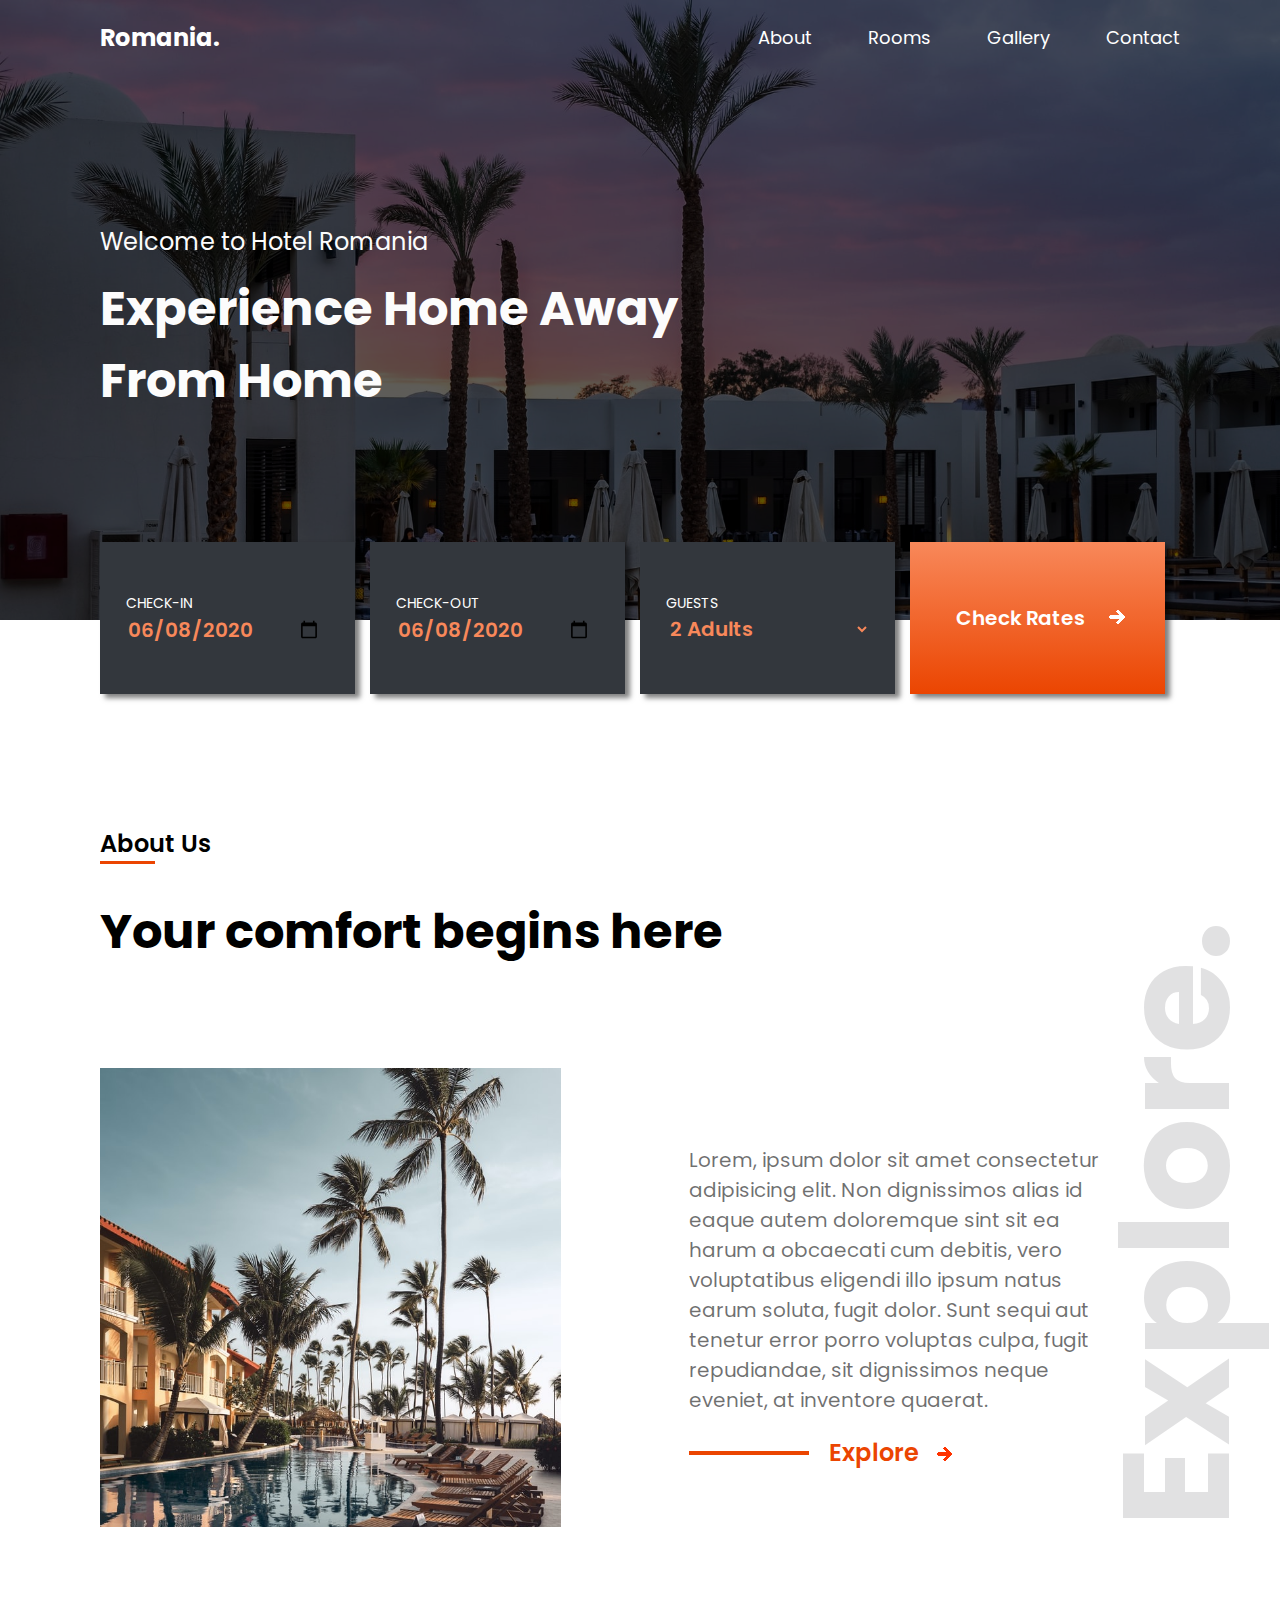
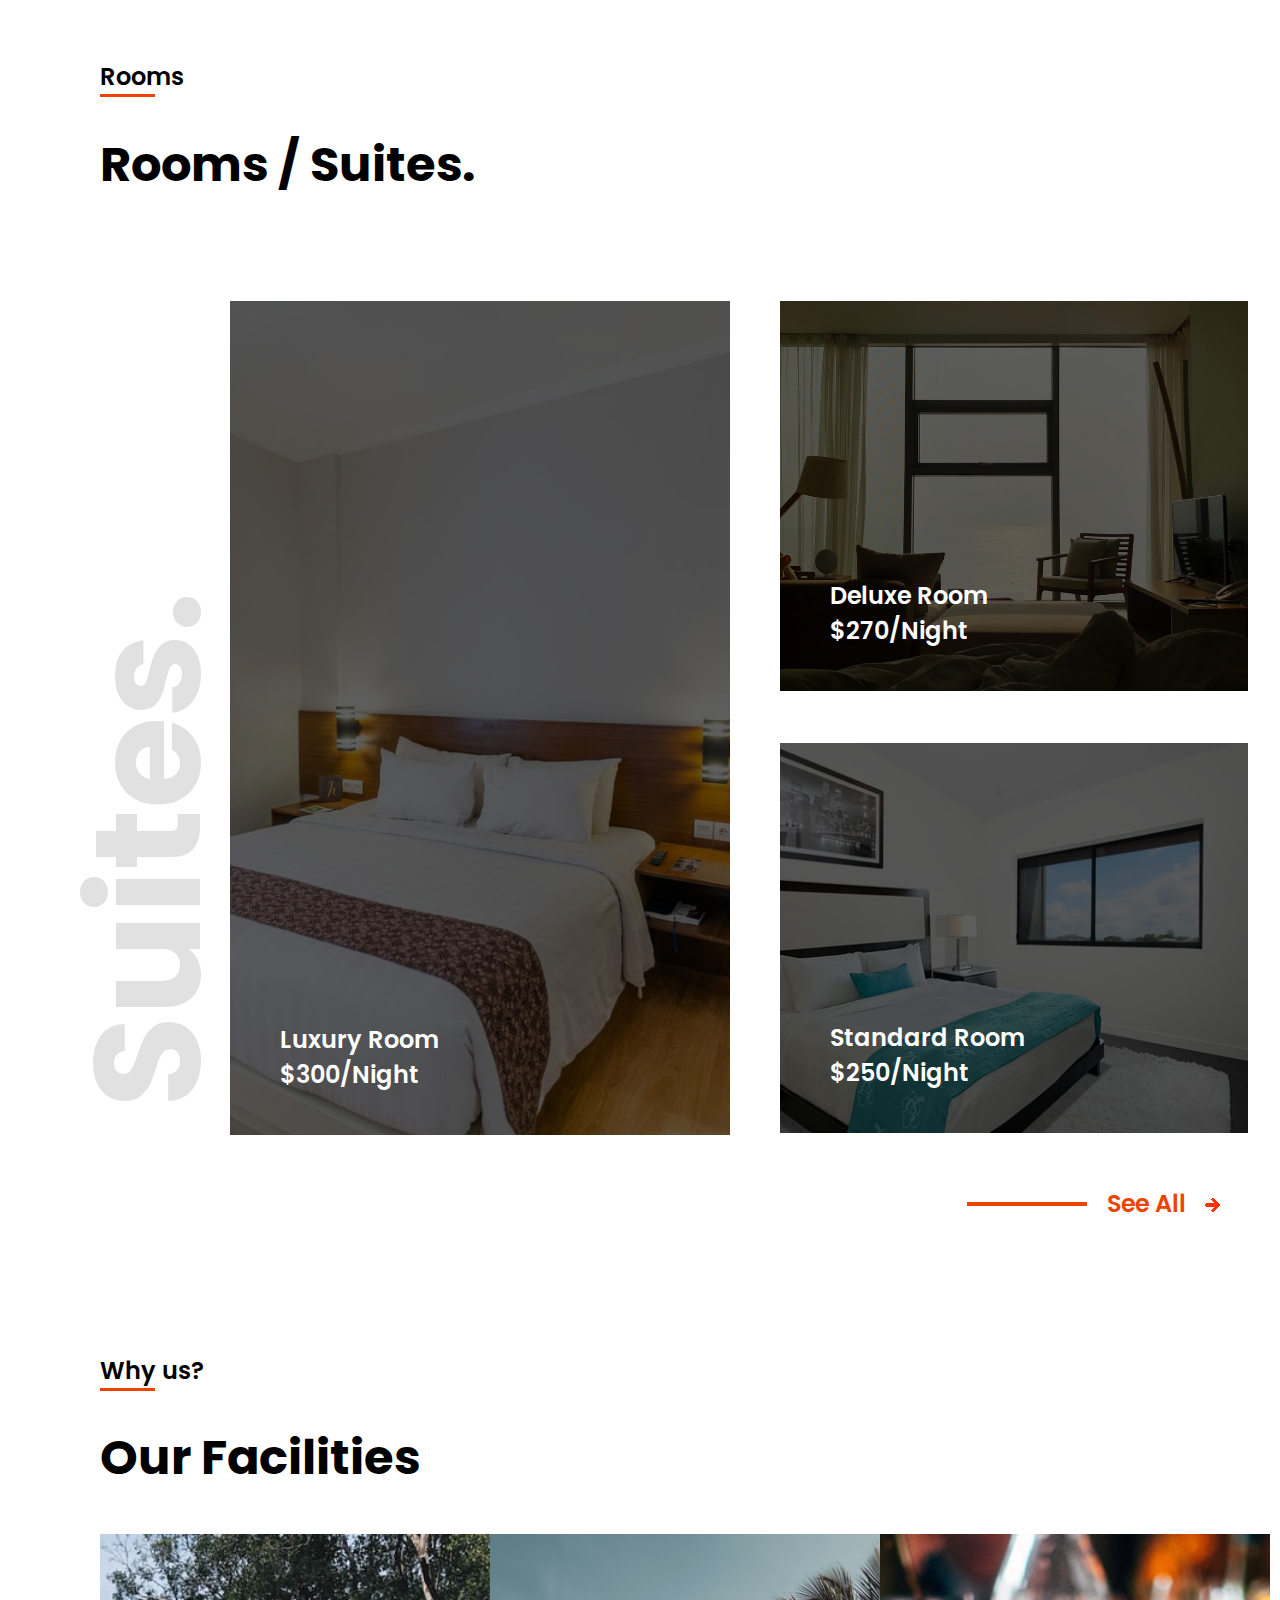
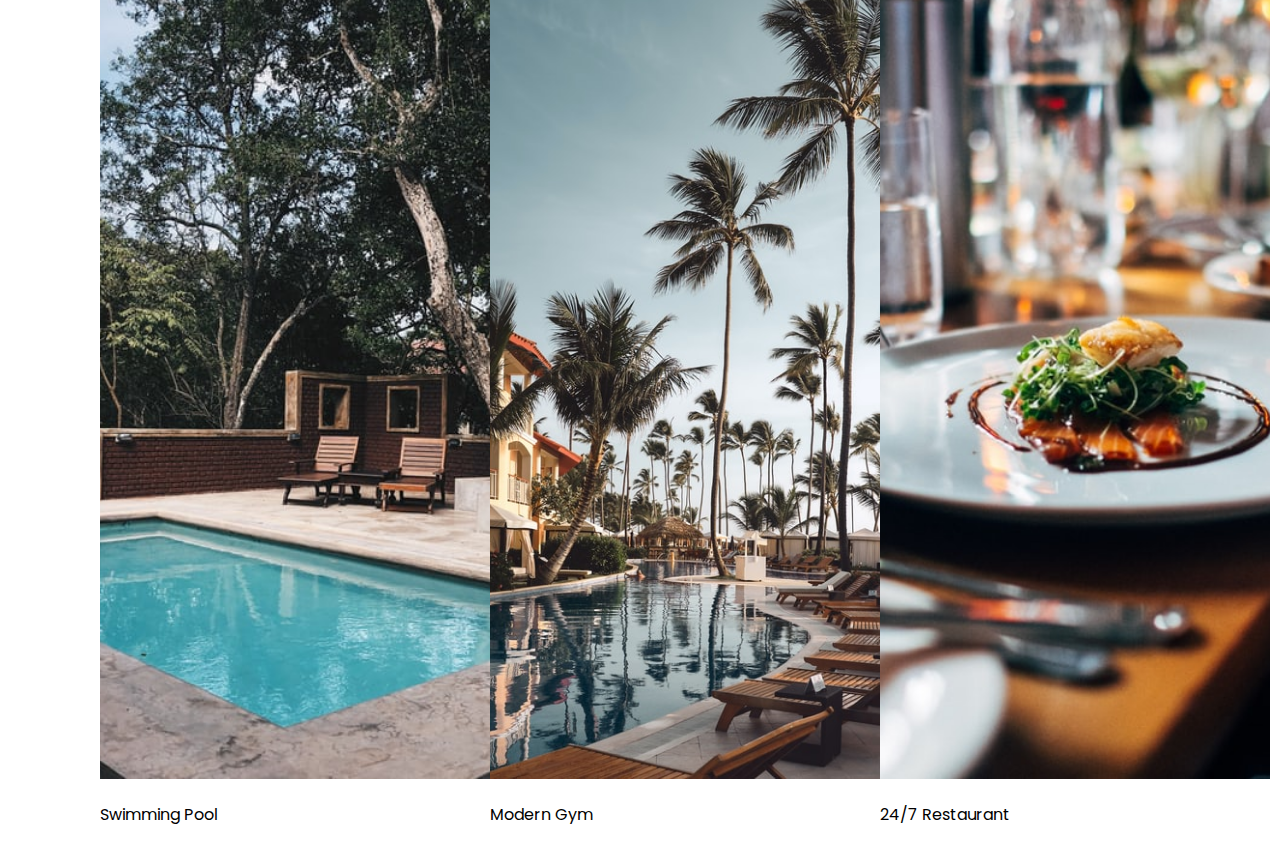
==== index.html @ 0a10d7f1 "homepage setup" ====
<!DOCTYPE html>
<html lang="en">
<head>
  <meta charset="UTF-8">
  <meta name="viewport" content="width=device-width, initial-scale=1.0">
  <link rel="stylesheet" href="./assets/css/index.css">
  <link href="https://fonts.googleapis.com/css2?family=Poppins:wght@400;600;700&display=swap" rel="stylesheet">
  <title>Romania</title>
</head>
<body>
  <header>
    <nav>
      <div class="logo"><a href="#">Romania.</a></div>
      <ul class="main-nav">
        <li><a href="#">About</a></li>
        <li><a href="#">Rooms</a></li>
        <li><a href="#">Gallery</a></li>
        <li><a href="#">Contact</a></li>
      </ul>
    </nav>
  </header>
  <section id="hero">
    <div class="background-overlay">
      <div class="hero-content">
        <p>Welcome to Hotel Romania</p>
        <h1>Experience home away from home</h1>
      </div>
    </div>
  </section>
  <section id="tour">
    <div id="inner-tour">
      <div class="input-box">
        <div class="box-content">
          <label for="check-in-date">Check-In</label>
          <input type="date" name="check-in-date" value="2020-06-08" id="check-in-date">
        </div>
      </div>
      <div class="input-box">
        <div class="box-content">
          <label for="check-out-date">Check-Out</label>
          <input type="date" name="check-out-date" value="2020-06-08" id="check-out-date">
        </div>
      </div>
      <div class="input-box">
        <div class="box-content">
          <label>Guests</label>
          <select name="guests" id="guests">
            <option value="1 Adult">1 Adult</option>
            <option value="2 Adults" selected>2 Adults</option>
            <option value="3 Adults">3 Adults</option>
          </select>
        </div>
      </div>
      <div class="input-box">
        <input type="submit" value="Check Rates">
      </div>
    </div>
  </section>
  <section id="about-us">
    <div class="watermark-tag">Explore.</div>
    <div class="inner-content">
      <h4>About Us</h4>
      <h2>Your comfort begins here</h2>
      <div class="about-us-content">
        <img src="./assets/images/footer img.jpg" alt="about-us" />
        <div class="sub-content">
          <p>Lorem, ipsum dolor sit amet consectetur adipisicing elit. Non dignissimos alias id eaque autem doloremque sint sit ea harum a obcaecati cum debitis, vero voluptatibus eligendi illo ipsum natus earum soluta, fugit dolor. Sunt sequi aut tenetur error porro voluptas culpa, fugit repudiandae, sit dignissimos neque eveniet, at inventore quaerat.</p>
          <a href="#">Explore</a>
        </div>
      </div>
    </div>
  </section>
  <section id="rooms">
    <div class="watermark-tag">Suites.</div>
    <div class="inner-content">
      <h4>Rooms</h4>
      <h2>Rooms / Suites.</h2>
      <div class="room-gallery">
        <div class="luxury-room">
          <div class="overlay"></div>
          <img src="./assets/images/luxury room.jpg" alt="Luxury room">
          <p>Luxury Room <span>$300/Night</span></p>
        </div>
        <div class="room-group">
          <div class="deluxe-room">
            <div class="overlay"></div>
            <img src="./assets/images/deluxe room.jpg" alt="Deluxe room">
            <p>Deluxe Room <span>$270/Night</span></p>
          </div>
          <div class="standard-room">
            <div class="overlay"></div>
            <img src="./assets/images/standard room.jpg" alt="Standard room">
            <p>Standard Room <span>$250/Night</span></p>
          </div>
        </div>
      </div>
      <a href="#">See All</a>
    </div>
  </section>
  <section id="facilities">
    <div class="inner-content">
      <h4>Why us?</h4>
      <h2>Our Facilities</h2>
      <div class="facilities-group">
        <div class="facility">
          <img src="./assets/images/swimming pool.jpg" alt="swimming pool"/>
          <p>Swimming Pool</p>
        </div>
        <div class="facility">
          <img src="./assets/images/footer img.jpg" alt="mordern gym">
          <p>Modern Gym</p>
        </div>
        <div class="facility">
          <img src="./assets/images/restaurant.jpg" alt="24/7 Restaurant">
          <p>24/7 Restaurant</p>
        </div>
      </div>
    </div>
  </section>
</body>
</html>
---- assets/css/index.css ----
body {
    margin: 0;
    font-family: 'Poppins', sans-serif;
    overflow-x: hidden;
}

nav {
    display: flex;
    justify-content: space-between;
    align-items: center;
    box-sizing: border-box;
    position: relative;
    height: 75px;
    padding: 0 100px;
    z-index: 25;
}

nav .logo a {
    font-size: 24px;
    font-weight: bold;
    text-decoration: none;
    color: #fff;
}

.main-nav {
    display: flex;
}

.main-nav li {
    list-style-type: none;
}

.main-nav li a {
    font-size: 18px;
    display: inline-block;
    margin-left: 56px;
    text-decoration: none;
    color: #fff;
}

.main-nav li:first-child a {
    margin-left: 0px;
}

#hero {
    background-image: url(../images/hero\ image.jpg);
    background-size: cover;
    background-repeat: none;
    height: 620px;
    margin-top: -75px;
}

.background-overlay {
    position: relative;
    z-index: 10;
    top: 0;
    left: 0;
    width: 100%;
    height: 100%;
    background-color: rgba(0, 0, 0, 0.63);
}

.hero-content {
    padding: 200px 100px 0;
    width: 592px;
    color: #FCFCFC;
}

.hero-content p {
    font-size: 24px;
    margin-bottom: 0px;
    padding-bottom: 0;
}

.hero-content h1 {
    font-size: 48px;
    text-transform: capitalize;
    line-height: 72px;
    padding-top: 0px;
    margin-top: 14px;
}

#tour {
    padding: 0 100px;
}

#inner-tour {
    display: flex;
    justify-content: space-between;
}

#inner-tour .input-box {
    background-color: #33373D;
    display: table;
    width: 100%;
    margin-right: 15px;
    margin-top: -78px;
    box-sizing: border-box;
    height: 152px;
    z-index: 200;
    justify-content: center;
    align-items: center;
    box-shadow: 5px 4px 5px rgba(0, 0, 0, 0.5);
}

#inner-tour .input-box:last-child {
    background: linear-gradient(180deg, #F8885A 0%, #EB4501 100%);
    display: flex;
    justify-content: center;
    align-items: center;
    color: #fff;
}

#inner-tour .input-box:last-child:after {
    content: url(../images/next.png);
    margin-left: 18px;
}

#inner-tour .input-box .box-content {
    width: 80%;
    margin: 0 auto;
    padding-top: 20%;
}

#inner-tour .input-box label {
    color: #fff;
    /* text-align: left; */
    display: block;
    text-transform: uppercase;
    font-size: 14px;
    align-content: flex-start;
}

#inner-tour .input-box input {
    background: none;
    border: none;
    font-family: 'Poppins', sans-serif;
    font-size: 20px;
    font-weight: 600;
    color: #F8885A;
}

#inner-tour .input-box:last-child input {
    color: #fff;
}

#inner-tour .input-box input:focus {
    border: none;
    outline: none;
}

#inner-tour .input-box select {
    background: none;
    border: none;
    font-family: 'Poppins', sans-serif;
    font-size: 20px;
    font-weight: 600;
    color: #F8885A;
    width: 100%;
}

#inner-tour .input-box select:focus {
    border: none;
    outline: none;
}

#about-us {
    position: relative;
}

#about-us .inner-content, #rooms .inner-content, #facilities .inner-content {
    padding: 100px 100px 0px;
}

#about-us .inner-content h4, #rooms .inner-content h4, #facilities .inner-content h4 {
    font-size: 24px;
    font-weight: 600;
}

#about-us .inner-content h4:after, #rooms .inner-content h4:after, #facilities .inner-content h4:after {
    content: ' ';
    width: 55px;
    height: 3px;
    display: block;
    background-color: #EB4501;
}

#about-us .inner-content h2, #rooms .inner-content h2, #facilities .inner-content h2 {
    font-size: 48px;
    margin-top: 20px;
}

#about-us .inner-content .about-us-content {
    display: flex;
    margin-top: 100px;
    align-items: center;
}

#about-us .inner-content .about-us-content img {
    height: 459px;
    width: 461px;
    object-fit: cover;
}

#about-us .inner-content .about-us-content .sub-content {
    width: 431px;
    margin-left: 128px;
}

#about-us .inner-content .about-us-content .sub-content p {
    color: rgba(0, 0, 0, 0.56);
    font-size: 20px;
}

#about-us .inner-content .about-us-content .sub-content a, #rooms .inner-content a {
    font-size: 24px;
    color: #EB4501;
    text-decoration: none;
    display: inline-block;
    font-weight: 600;
}

#about-us .inner-content .about-us-content .sub-content a:after, #rooms .inner-content a:after {
    content: url(../images/next-white.png);
    margin-left: 18px;
}

#about-us .inner-content .about-us-content .sub-content a:before, #rooms .inner-content a:before {
    content: ' ';
    height: 3.5px;
    width: 120px;
    margin-bottom: 6px;
    background-color: #EB4501;
    display: inline-block;
    margin-right: 20px;
}

#about-us .watermark-tag {
    display: inline-block;
    position: absolute;
    z-index: 1000;
    top: 50%;
    /* line-height: 0px; */
    right: -200px;
    transform: rotate(-90deg);
    font-weight: bold;
    font-size: 150px;
    color: rgba(51, 55, 61, 0.15);
}

#rooms {
    position: relative;
}

#rooms .watermark-tag {
    display: inline-block;
    position: absolute;
    z-index: 1000;
    bottom: 20%;
    left: -110px;
    transform: rotate(-90deg);
    font-weight: bold;
    font-size: 150px;
    color: rgba(51, 55, 61, 0.15);
}

#rooms .inner-content a {
    margin-top: 70px;
    display: block;
    text-align: right;
    margin-right: -40px;
}

#rooms .inner-content .room-gallery {
    display: flex;
    margin-top: 100px;
}

#rooms .inner-content .room-gallery .luxury-room {
    margin-left: 130px;
    position: relative;
}

#rooms .inner-content .room-gallery .deluxe-room, #rooms .inner-content .room-gallery .standard-room {
    position: relative;
}

#rooms .inner-content .room-gallery .standard-room {
    margin-top: 95px;
}

#rooms .inner-content .room-gallery .deluxe-room .overlay, #rooms .inner-content .room-gallery .standard-room .overlay {
    width: 100%;
    height: 390px;
    position: absolute;
    top: 0;
    left: 0;
    z-index: 100;
    background-color: rgba(0, 0, 0, 0.63);
}

#rooms .inner-content .room-gallery .luxury-room p, #rooms .inner-content .room-gallery .deluxe-room p, #rooms .inner-content .room-gallery .standard-room p {
    position: relative;
    margin-top: -120px;
    left: 50px;
    color: #fff;
    font-size: 24px;
    font-weight: 600;
    z-index: 150;
}

#rooms .inner-content .room-gallery .luxury-room p span, #rooms .inner-content .room-gallery .deluxe-room p span, #rooms .inner-content .room-gallery .standard-room p span {
    display: block;
}

#rooms .inner-content .room-gallery .room-group {
    margin-left: 50px;
}

#rooms .inner-content .room-gallery .luxury-room img {
    width: 500px;
    height: 834px;
    object-fit: cover;
}

#rooms .inner-content .room-gallery .luxury-room .overlay {
    width: 100%;
    height: 834px;
    position: absolute;
    top: 0;
    left: 0;
    z-index: 100;
    background-color: rgba(0, 0, 0, 0.63);
}

#rooms .inner-content .room-gallery .deluxe-room img, #rooms .inner-content .room-gallery .standard-room img {
    width: 468px;
    height: 390px;
    object-fit: cover;
}

#facilities .inner-content .facilities-group {
    display: flex;
}

#facilities .inner-content .facilities-group .facility img {
    width: 390px;
    height: 845px;
    object-fit: cover;
}
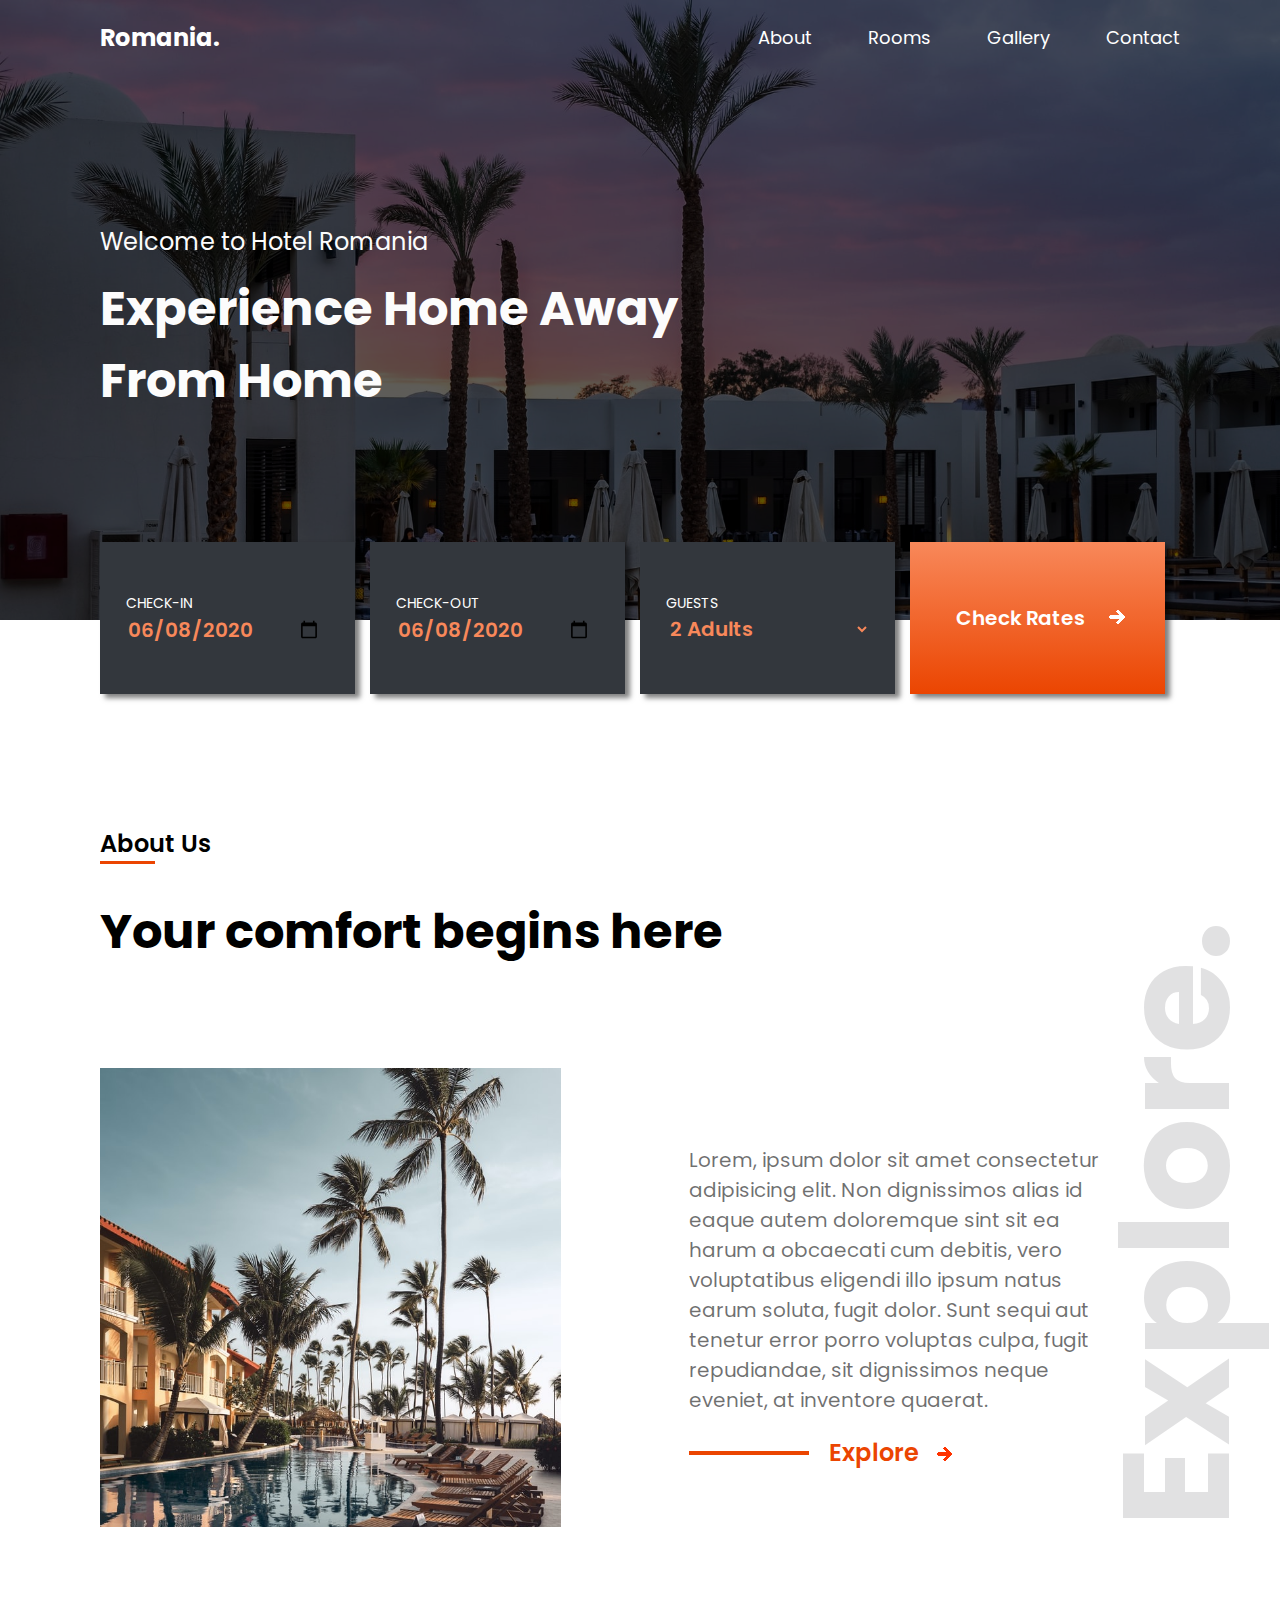
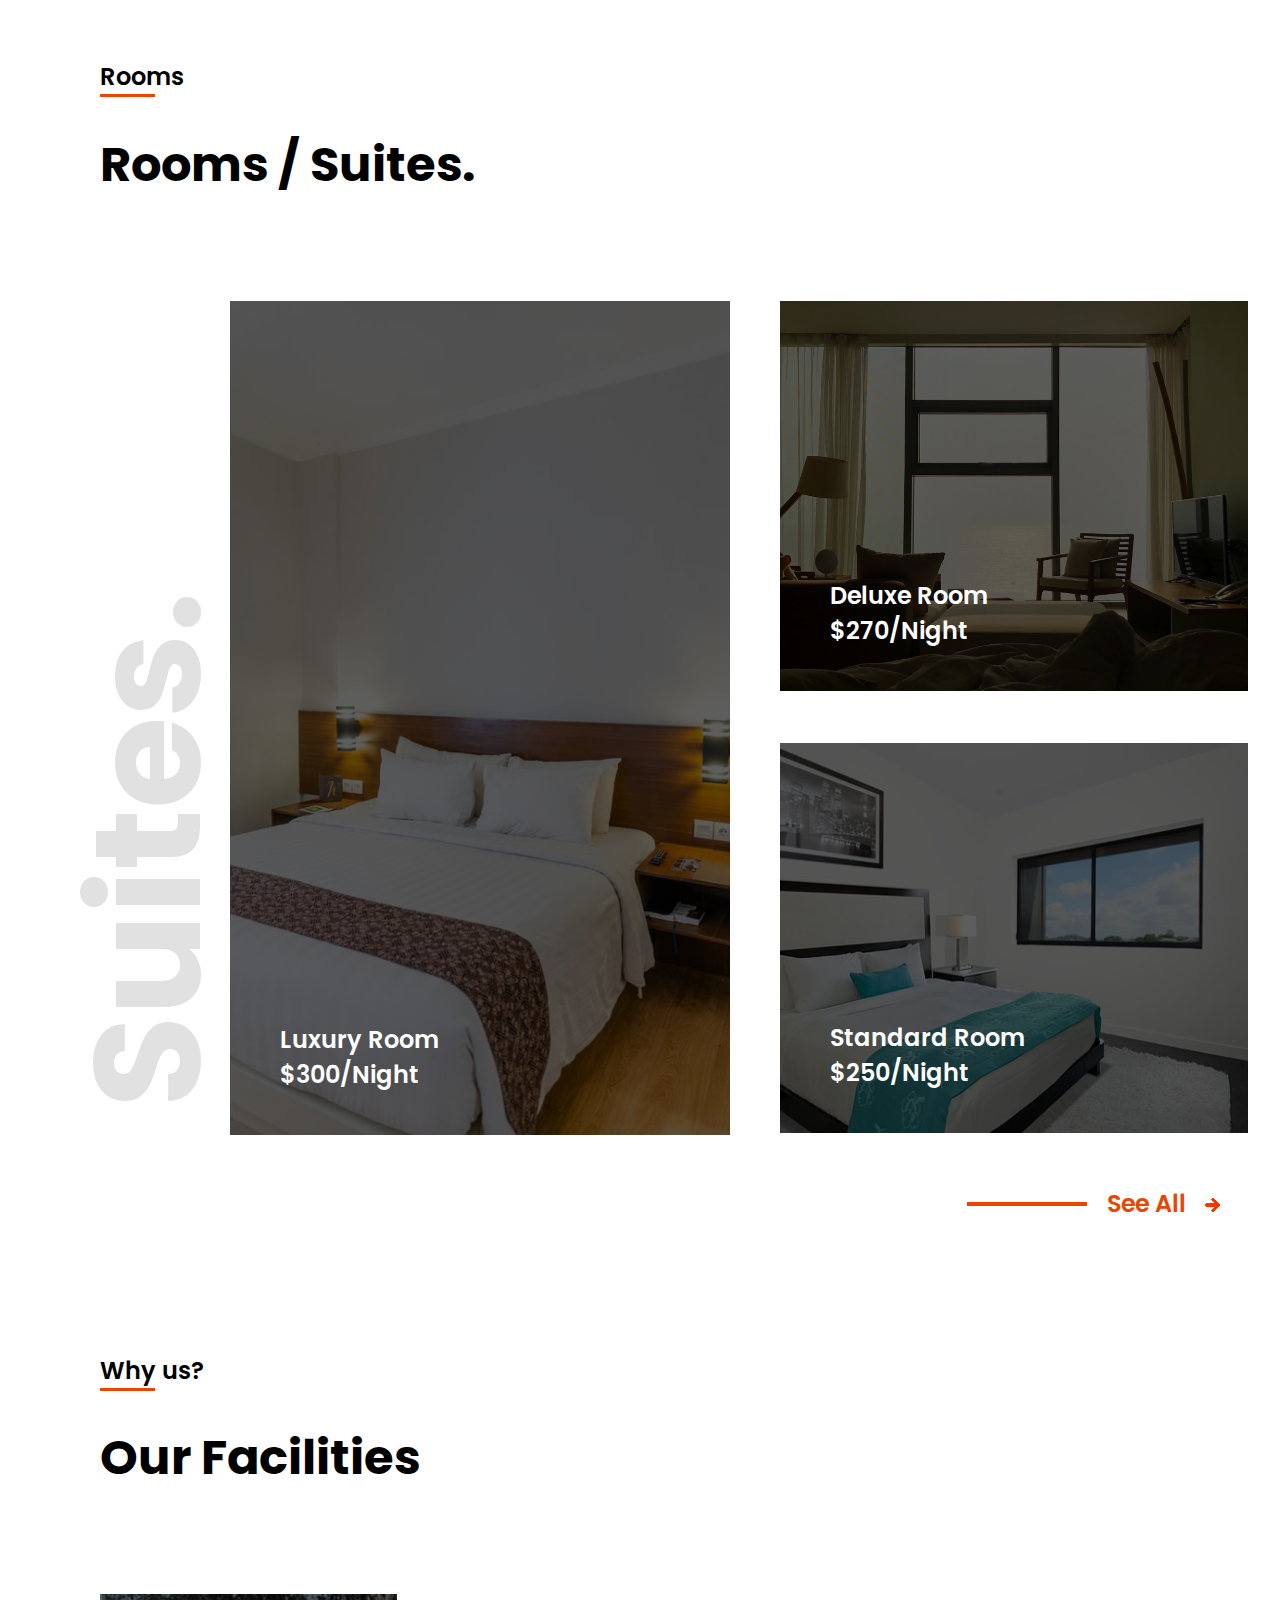
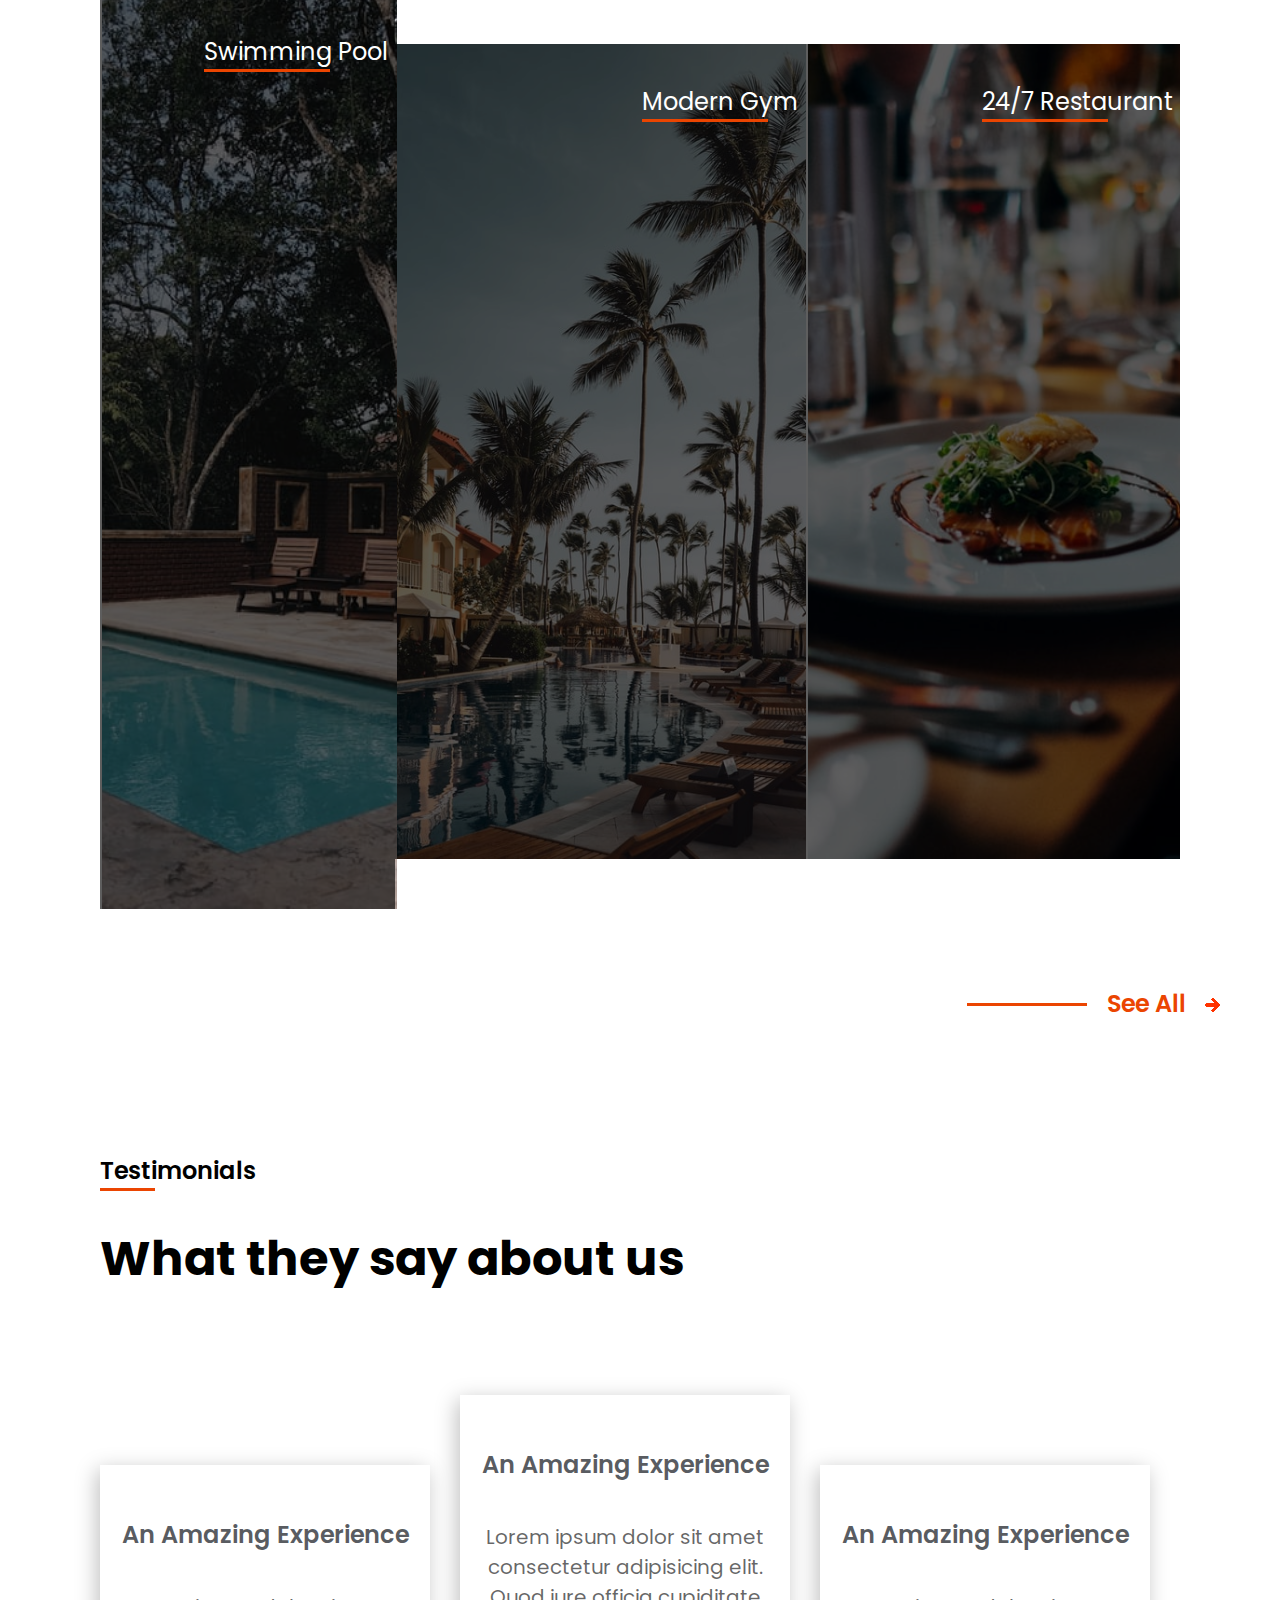
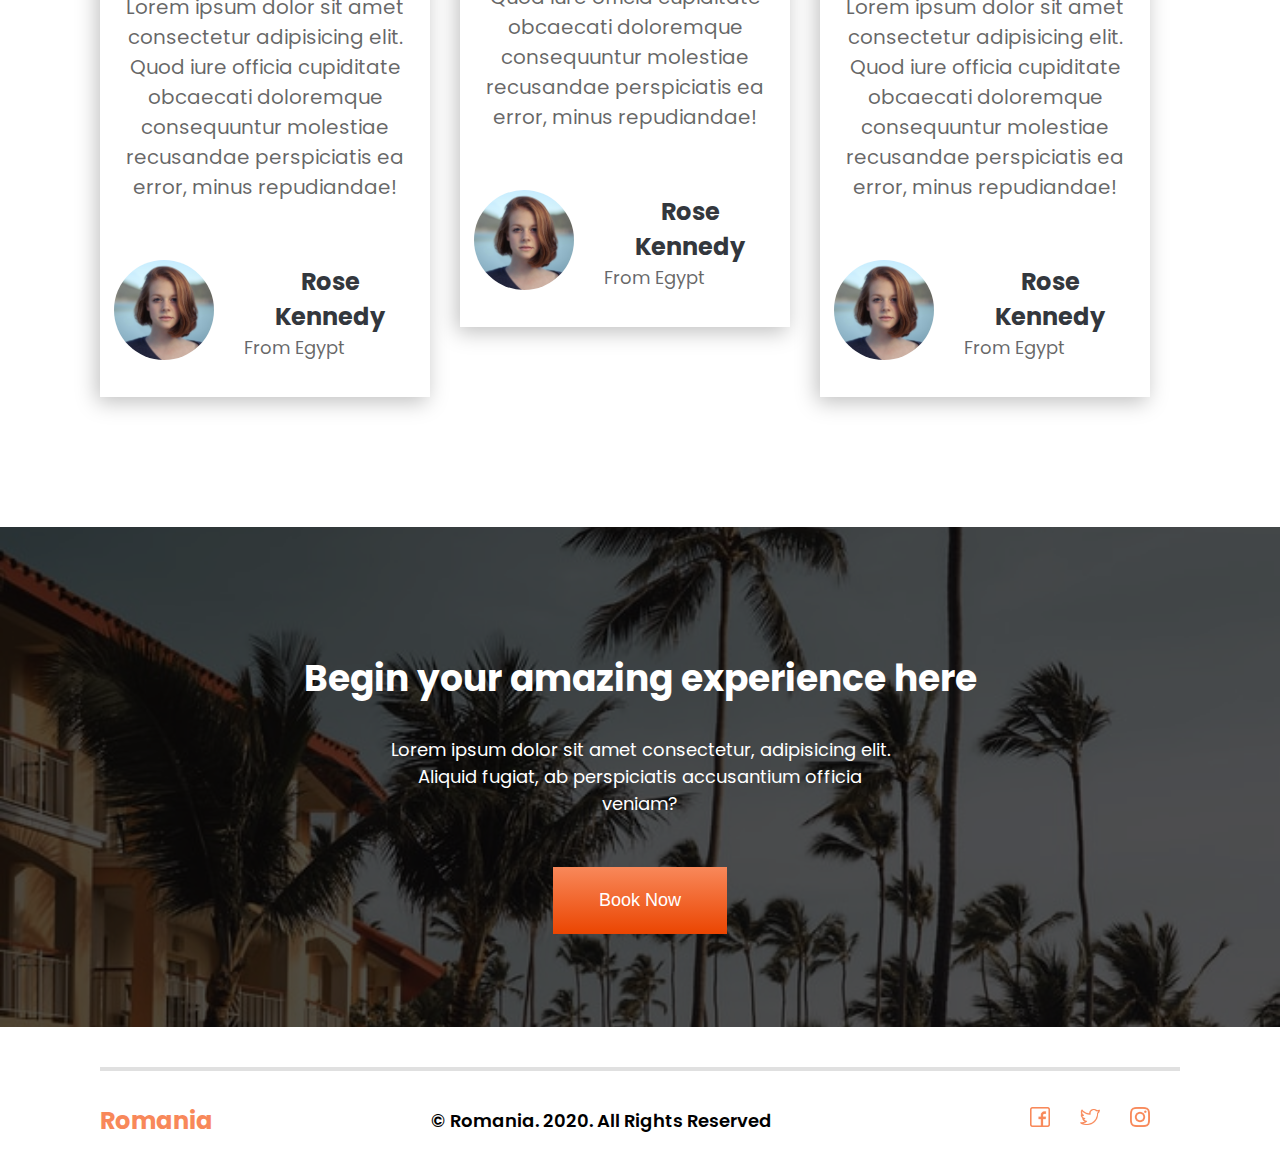
==== commit c1397ba1: "Merge pull request #5 from Rouche01/homepage" ====
--- a/index.html
+++ b/index.html
@@ -103,19 +103,78 @@
       <h2>Our Facilities</h2>
       <div class="facilities-group">
         <div class="facility">
+          <div class="overlay"></div>
           <img src="./assets/images/swimming pool.jpg" alt="swimming pool"/>
           <p>Swimming Pool</p>
         </div>
         <div class="facility">
+          <div class="overlay"></div>
           <img src="./assets/images/footer img.jpg" alt="mordern gym">
           <p>Modern Gym</p>
         </div>
         <div class="facility">
+          <div class="overlay"></div>
           <img src="./assets/images/restaurant.jpg" alt="24/7 Restaurant">
           <p>24/7 Restaurant</p>
         </div>
       </div>
+      <a href="#">See All</a>
     </div>
   </section>
+  <section id="testimonials">
+    <div class="inner-content">
+      <h4>Testimonials</h4>
+      <h2>What they say about us</h2>
+      <div class="testimonials-group">
+        <div class="testimonial">
+          <h5>An Amazing Experience</h5>
+          <p>Lorem ipsum dolor sit amet consectetur adipisicing elit. Quod iure officia cupiditate obcaecati doloremque consequuntur molestiae recusandae perspiciatis ea error, minus repudiandae!</p>
+          <div class="personal-info">
+            <img src="./assets/images/avatar.jpg" alt="avatar">
+            <p>Rose Kennedy<small>From Egypt</small></p>
+          </div>
+        </div>
+        <div class="testimonial">
+          <h5>An Amazing Experience</h5>
+          <p>Lorem ipsum dolor sit amet consectetur adipisicing elit. Quod iure officia cupiditate obcaecati doloremque consequuntur molestiae recusandae perspiciatis ea error, minus repudiandae!</p>
+          <div class="personal-info">
+            <img src="./assets/images/avatar.jpg" alt="avatar">
+            <p>Rose Kennedy<small>From Egypt</small></p>
+          </div>
+        </div>
+        <div class="testimonial">
+          <h5>An Amazing Experience</h5>
+          <p>Lorem ipsum dolor sit amet consectetur adipisicing elit. Quod iure officia cupiditate obcaecati doloremque consequuntur molestiae recusandae perspiciatis ea error, minus repudiandae!</p>
+          <div class="personal-info">
+            <img src="./assets/images/avatar.jpg" alt="avatar">
+            <p>Rose Kennedy<small>From Egypt</small></p>
+          </div>
+        </div>
+      </div>
+    </div>
+  </section>
+  <section id="sub-footer">
+    <div class="background-overlay">
+      <div class="inner-content">
+        <h2>Begin your amazing experience here</h2>
+        <p>Lorem ipsum dolor sit amet consectetur, adipisicing elit. Aliquid fugiat, ab perspiciatis accusantium officia veniam?</p>
+        <button href="#">Book Now</button>
+      </div>
+    </div>
+  </section>
+  <footer>
+    <div class="inner-content">
+      <hr>
+      <div class="major-footer">
+        <p class="footer-logo">Romania</p>
+        <p class="copyright">&copy; Romania. 2020. All Rights Reserved</p>
+        <ul class="footer-icons">
+          <li><a href="#"><img src="./assets//images/facebook.png" width="20px" alt="facebook icon"/></a></li>
+          <li><a href="#"><img src="./assets/images/twitter.png" width="20px" alt="twitter icon"/></a></li>
+          <li><a href="#"><img src="./assets//images/instagram.png" width="20px" alt="instagram icon"/></a></li>
+        </ul>
+      </div>
+    </div>
+  </footer>
 </body>
 </html>--- a/assets/css/index.css
+++ b/assets/css/index.css
@@ -168,16 +168,16 @@
     position: relative;
 }
 
-#about-us .inner-content, #rooms .inner-content, #facilities .inner-content {
+#about-us .inner-content, #rooms .inner-content, #facilities .inner-content, #testimonials .inner-content {
     padding: 100px 100px 0px;
 }
 
-#about-us .inner-content h4, #rooms .inner-content h4, #facilities .inner-content h4 {
-    font-size: 24px;
-    font-weight: 600;
-}
-
-#about-us .inner-content h4:after, #rooms .inner-content h4:after, #facilities .inner-content h4:after {
+#about-us .inner-content h4, #rooms .inner-content h4, #facilities .inner-content h4, #testimonials .inner-content h4 {
+    font-size: 24px;
+    font-weight: 600;
+}
+
+#about-us .inner-content h4:after, #rooms .inner-content h4:after, #facilities .inner-content h4:after, #testimonials .inner-content h4:after {
     content: ' ';
     width: 55px;
     height: 3px;
@@ -185,7 +185,7 @@
     background-color: #EB4501;
 }
 
-#about-us .inner-content h2, #rooms .inner-content h2, #facilities .inner-content h2 {
+#about-us .inner-content h2, #rooms .inner-content h2, #facilities .inner-content h2, #testimonials .inner-content h2 {
     font-size: 48px;
     margin-top: 20px;
 }
@@ -212,7 +212,7 @@
     font-size: 20px;
 }
 
-#about-us .inner-content .about-us-content .sub-content a, #rooms .inner-content a {
+#about-us .inner-content .about-us-content .sub-content a, #rooms .inner-content a, #facilities .inner-content a {
     font-size: 24px;
     color: #EB4501;
     text-decoration: none;
@@ -220,12 +220,12 @@
     font-weight: 600;
 }
 
-#about-us .inner-content .about-us-content .sub-content a:after, #rooms .inner-content a:after {
+#about-us .inner-content .about-us-content .sub-content a:after, #rooms .inner-content a:after, #facilities .inner-content a:after {
     content: url(../images/next-white.png);
     margin-left: 18px;
 }
 
-#about-us .inner-content .about-us-content .sub-content a:before, #rooms .inner-content a:before {
+#about-us .inner-content .about-us-content .sub-content a:before, #rooms .inner-content a:before, #facilities .inner-content a:before {
     content: ' ';
     height: 3.5px;
     width: 120px;
@@ -264,7 +264,7 @@
     color: rgba(51, 55, 61, 0.15);
 }
 
-#rooms .inner-content a {
+#rooms .inner-content a, #facilities .inner-content a {
     margin-top: 70px;
     display: block;
     text-align: right;
@@ -341,10 +341,217 @@
 
 #facilities .inner-content .facilities-group {
     display: flex;
-}
-
-#facilities .inner-content .facilities-group .facility img {
-    width: 390px;
-    height: 845px;
-    object-fit: cover;
-}
+    align-items: center;
+    margin-top: 100px;
+}
+
+#facilities .inner-content .facilities-group .facility {
+    position: relative;
+}
+
+#facilities .inner-content .facilities-group .facility .overlay {
+    width: 100%;
+    height: 815px;
+    position: absolute;
+    top: 0;
+    left: 0;
+    z-index: 100;
+    background-color: rgba(0, 0, 0, 0.63);
+}
+
+#facilities .inner-content .facilities-group .facility:first-child .overlay {
+    height: 915px;
+}
+
+#facilities .inner-content .facilities-group .facility:first-child {
+    flex-basis: 35%;
+}
+
+#facilities .inner-content .facilities-group .facility:nth-child(2) {
+    flex-basis: 33%;
+}
+#facilities .inner-content .facilities-group .facility:nth-child(3) {
+    flex-basis: 32%;
+}
+
+#facilities .inner-content .facilities-group .facility:first-child img {
+    width: 100%;
+    height: 915px;
+    object-fit: cover;
+    margin-left: 2px;
+}
+
+#facilities .inner-content .facilities-group .facility:nth-child(2) img {
+    width: 409px;
+    height: 815px;
+    object-fit: cover;
+    margin-left: 2px;
+}
+
+#facilities .inner-content .facilities-group .facility:nth-child(3) img {
+    width: 372px;
+    height: 815px;
+    object-fit: cover;
+    margin-left: 2px;
+}
+
+#facilities .inner-content .facilities-group .facility p {
+    position: absolute;
+    top: 0;
+    right: 7px;
+    color: #fff;
+    z-index: 150;
+    margin-top: 40px;
+    font-size: 24px;
+}
+
+#facilities .inner-content .facilities-group .facility p:after {
+    content: ' ';
+    width: 126px;
+    height: 3px;
+    display: block;
+    background-color: #EB4501;
+}
+
+#testimonials .inner-content .testimonials-group {
+    display: flex;
+    margin-top: 100px;;
+}
+
+#testimonials .inner-content .testimonials-group .testimonial {
+    flex-basis: 33%;
+    box-sizing: border-box;
+    padding: 12px 14px;
+    background-color: #fff;
+    box-shadow: -3px 5px 20px rgba(0, 0, 0, 0.25);
+    margin-right: 30px;
+}
+
+#testimonials .inner-content .testimonials-group .testimonial:nth-child(1), #testimonials .inner-content .testimonials-group .testimonial:nth-child(3) {
+    position: relative;
+    top: 70px;
+}
+
+#testimonials .inner-content .testimonials-group .testimonial h5 {
+    font-size: 24px;
+    color: rgba(51, 55, 61, 0.82);
+    font-weight: 600;
+    text-align: center;
+}
+
+#testimonials .inner-content .testimonials-group .testimonial p {
+    font-size: 20px;
+    text-align: center;
+    margin-top: 30px;
+    color: rgba(0, 0, 0, 0.6);
+}
+
+#testimonials .inner-content .testimonials-group .testimonial .personal-info {
+    display: flex;
+    margin-top: 32px;
+    align-items: center;
+    justify-content: center;
+}
+
+#testimonials .inner-content .testimonials-group .testimonial .personal-info img {
+    width: 100px;
+    height: 100px;
+    border-radius: 50%;
+    object-fit: cover;
+}
+
+#testimonials .inner-content .testimonials-group .testimonial .personal-info p {
+    color: #33373D;
+    font-size: 24px;
+    font-weight: bold;
+    margin-left: 30px
+}
+
+#testimonials .inner-content .testimonials-group .testimonial .personal-info p small {
+    display: block;
+    text-align: left;
+    font-size: 18px;
+    color: rgba(0, 0, 0, 0.6);
+    font-weight: normal;
+}
+
+#sub-footer {
+    height: 500px;
+    background-image: url(../images/footer\ img.jpg);
+    background-size: cover;
+    background-repeat: no-repeat;
+    background-position: center;
+    margin-top: 200px;
+}
+
+#sub-footer .background-overlay {
+    display: flex;
+    justify-content: center;
+    background: rgba(0, 0, 0, 0.69)
+}
+
+#sub-footer .background-overlay .inner-content {
+    display: flex;
+    flex-direction: column;
+    align-items: center;
+    justify-content: center;
+}
+
+#sub-footer h2 {
+    font-size: 36px;
+    color: #fff;
+    text-align: center;
+}
+
+#sub-footer p {
+    font-size: 18px;
+    color: #fff;
+    text-align: center;
+    width: 50%;
+    margin: 0 auto;
+}
+
+#sub-footer button {
+    margin-top: 50px;
+    padding: 23px 46px;
+    font-size: 18px;
+    background: linear-gradient(180deg, #F8885A 0%, #EB4501 100%);
+    color: #fff;
+    cursor: pointer;
+    border: none;
+}
+
+footer .inner-content {
+    padding: 0 100px;
+}
+
+footer .inner-content  hr {
+    border: 2px solid rgba(0,0,0, 0.12);
+    margin-top: 40px;
+}
+
+footer .inner-content .major-footer {
+    display: flex;
+    align-items: center;
+    justify-content: space-between;
+}
+
+footer .inner-content .major-footer .footer-logo {
+    color: #F8885A;
+    font-size: 24px;
+    font-weight: bold;
+}
+
+footer .inner-content .major-footer .copyright {
+    font-size: 18px;
+    font-weight: 600;
+}
+
+footer .inner-content .major-footer ul {
+    display: flex;
+    list-style-type: none;
+}
+
+footer .inner-content .major-footer ul li {
+    margin-right: 30px;
+}
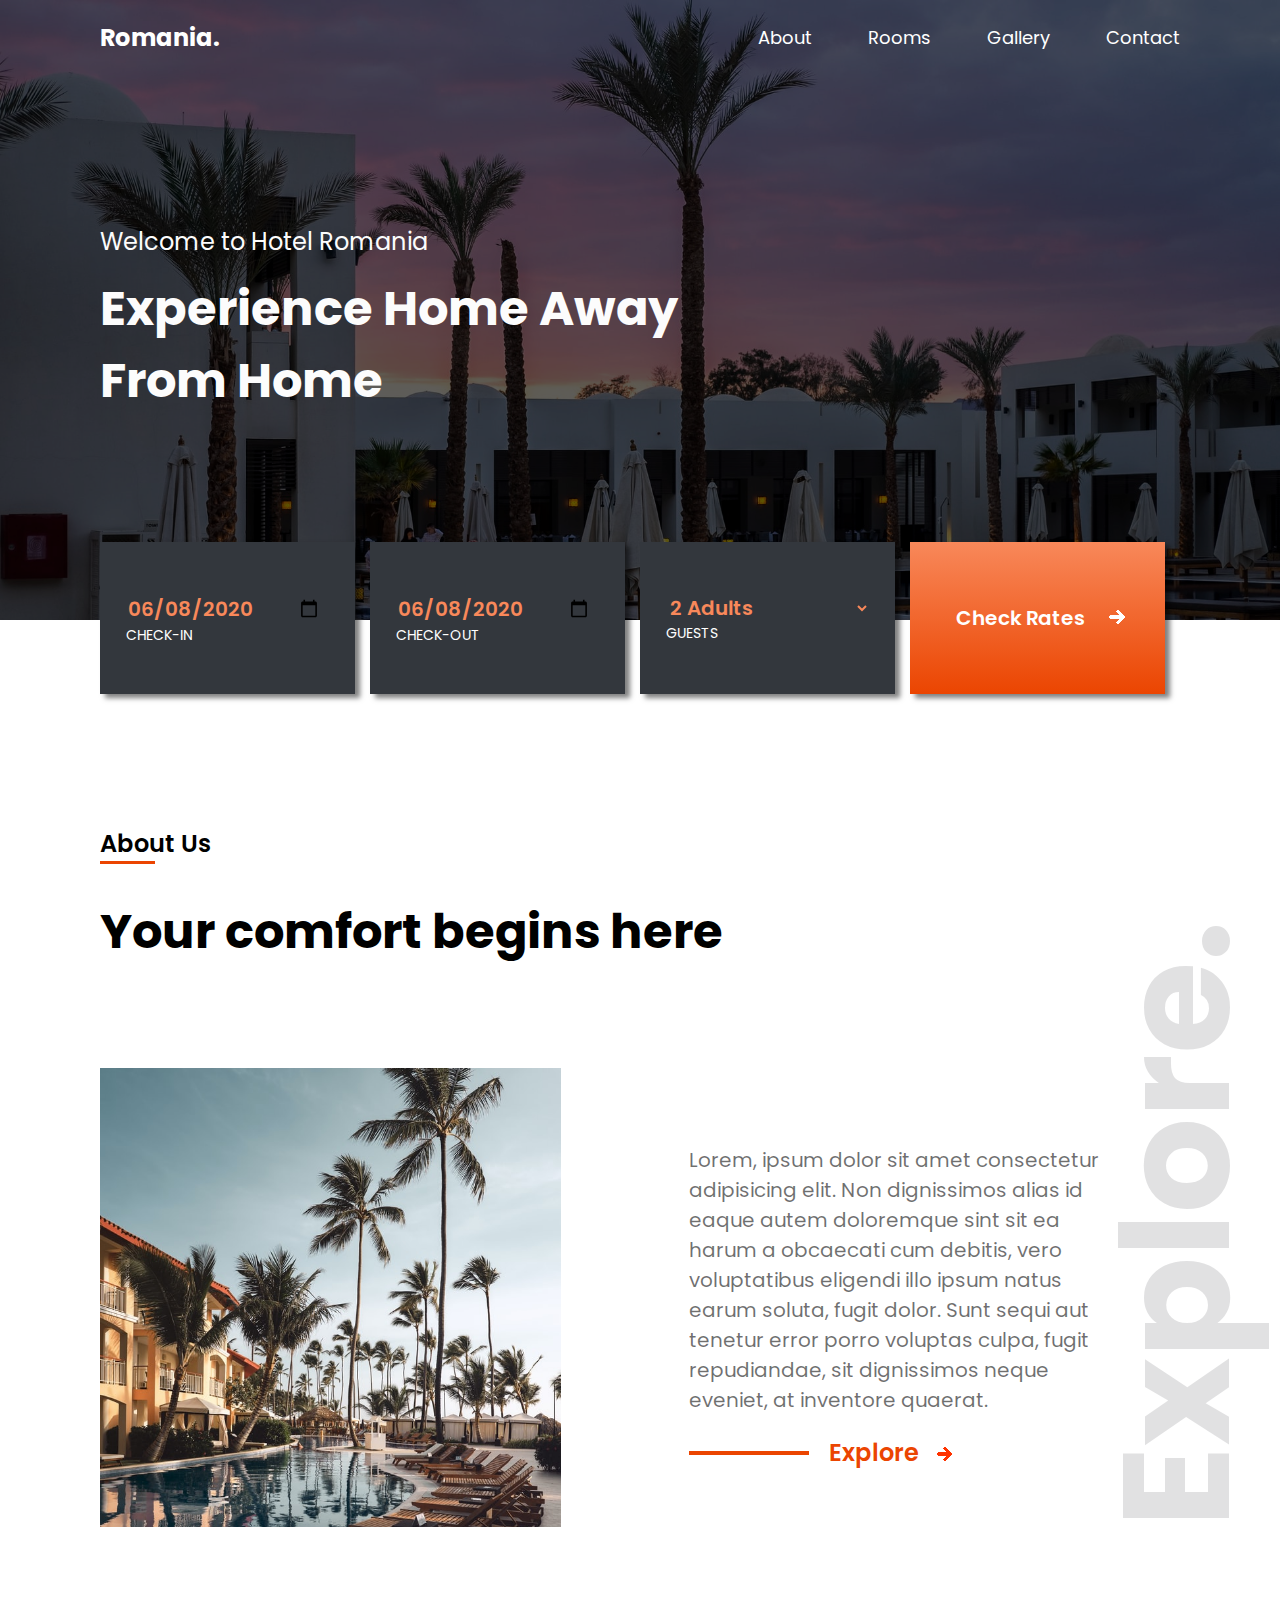
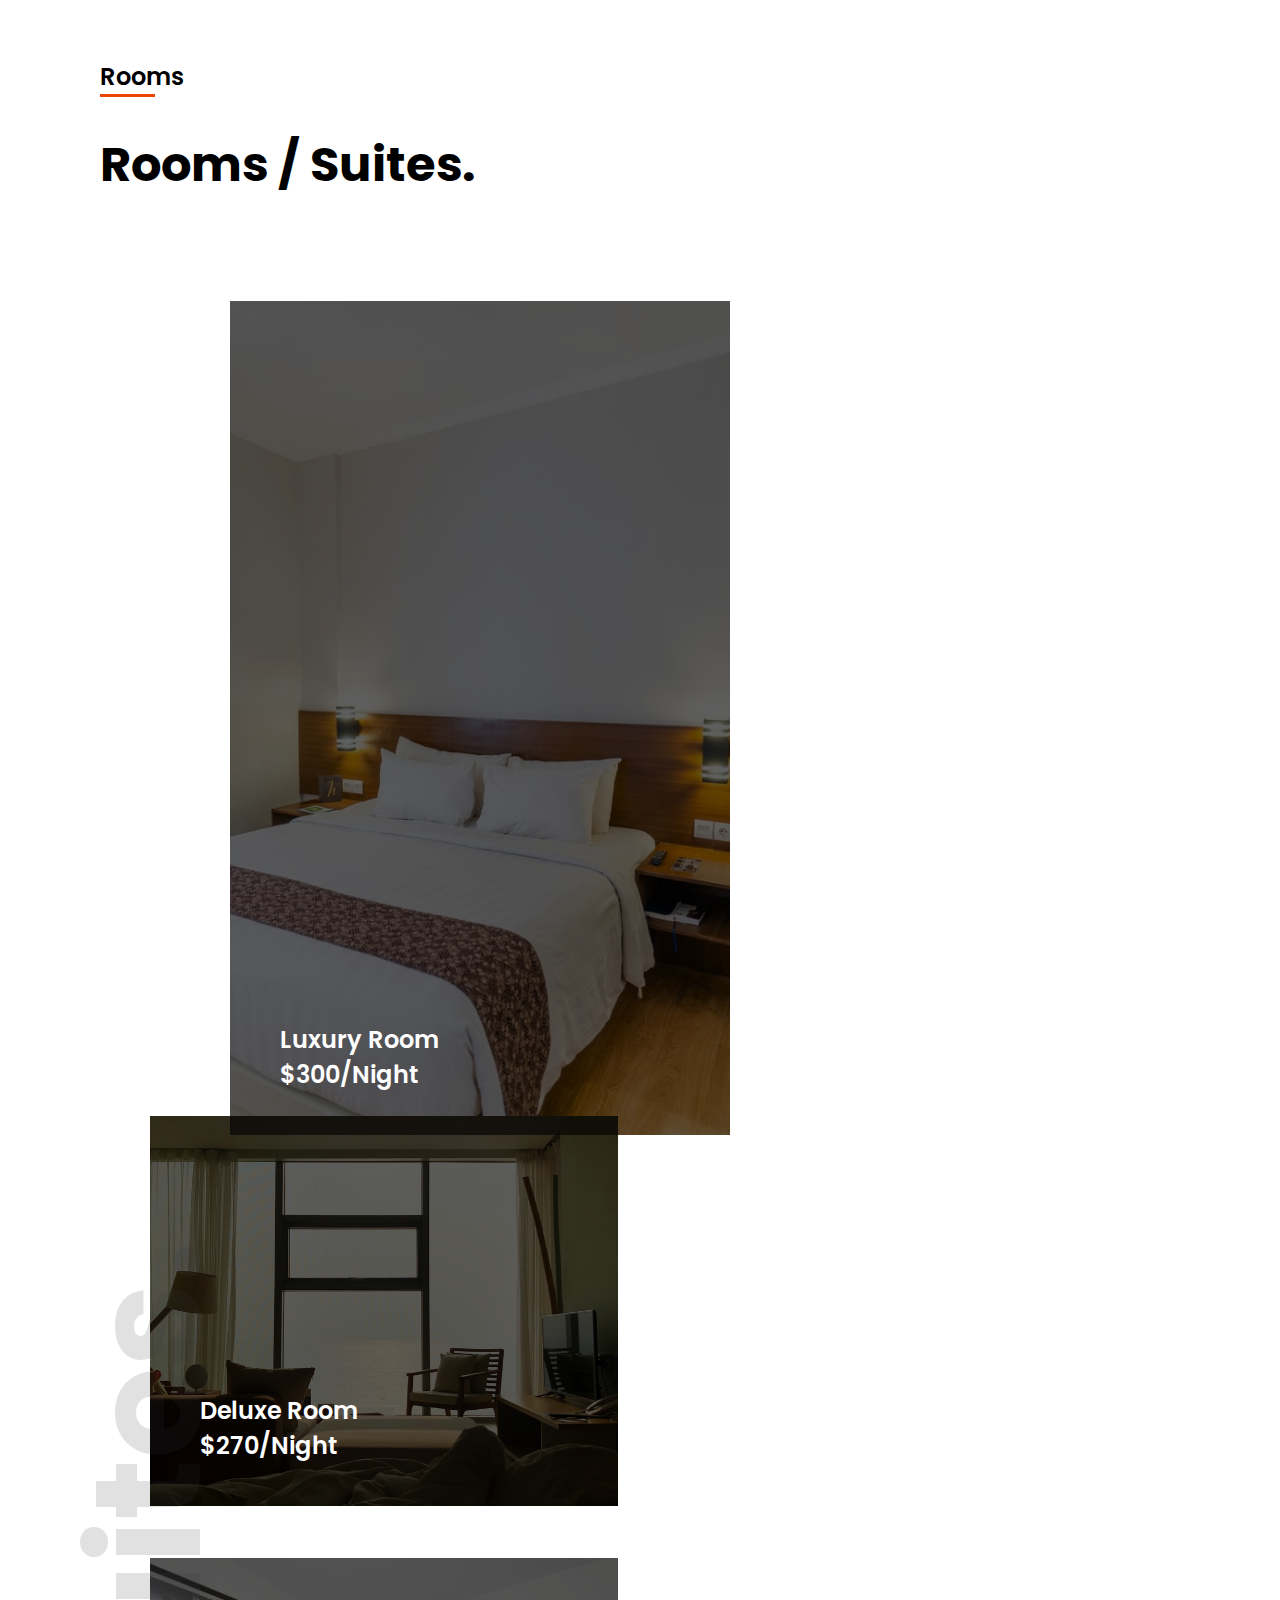
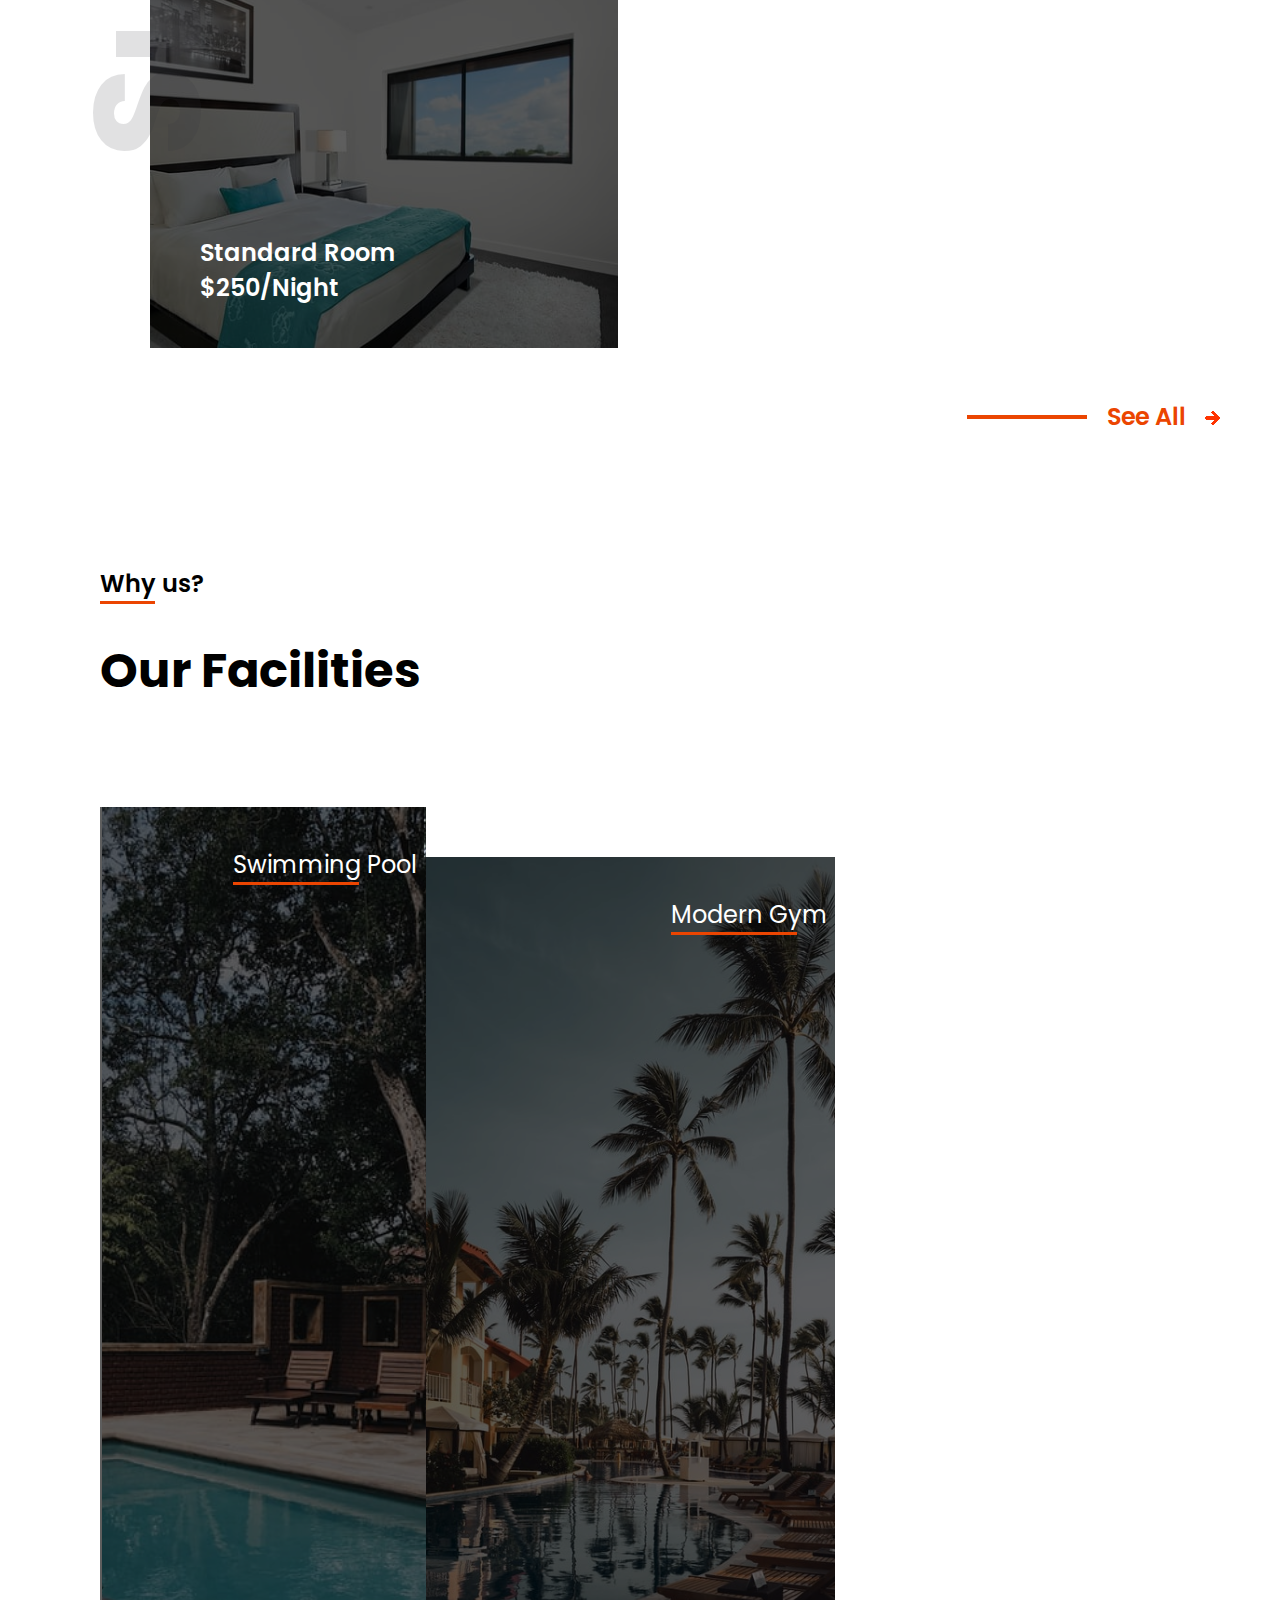
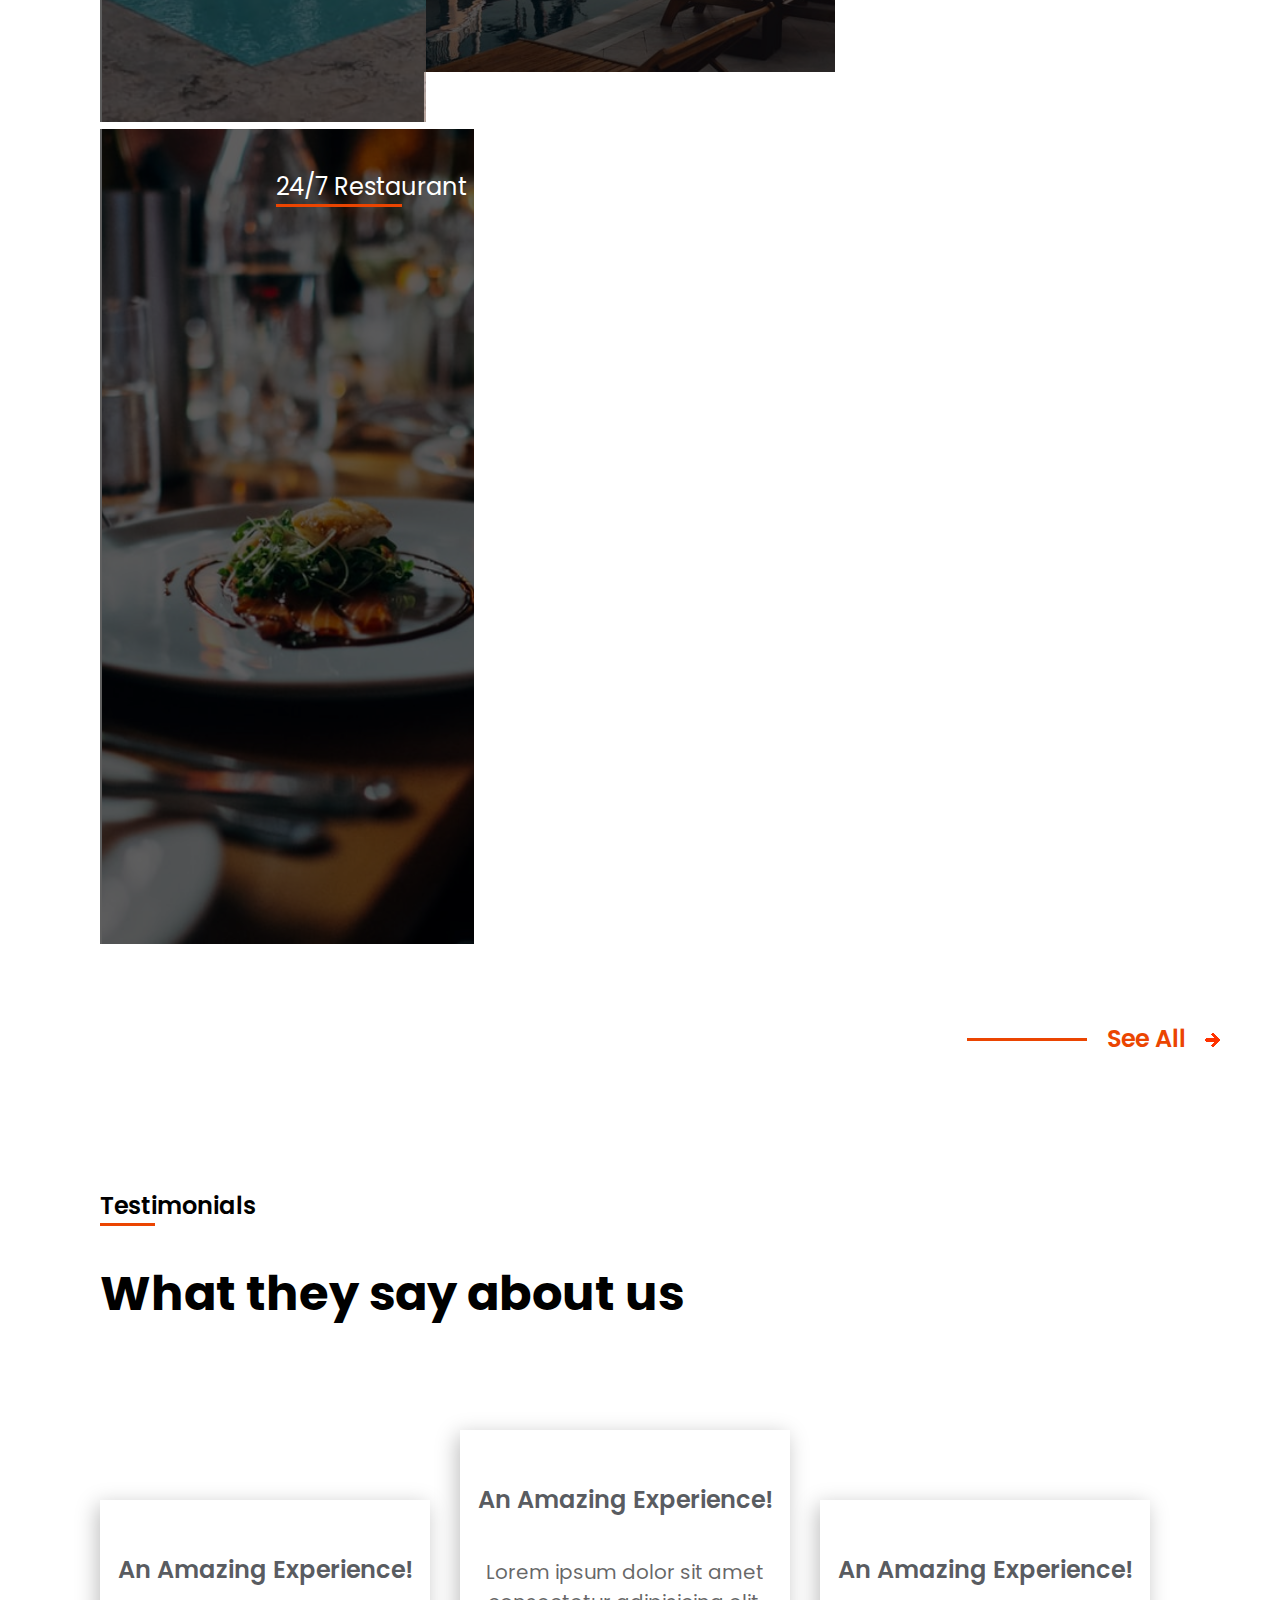
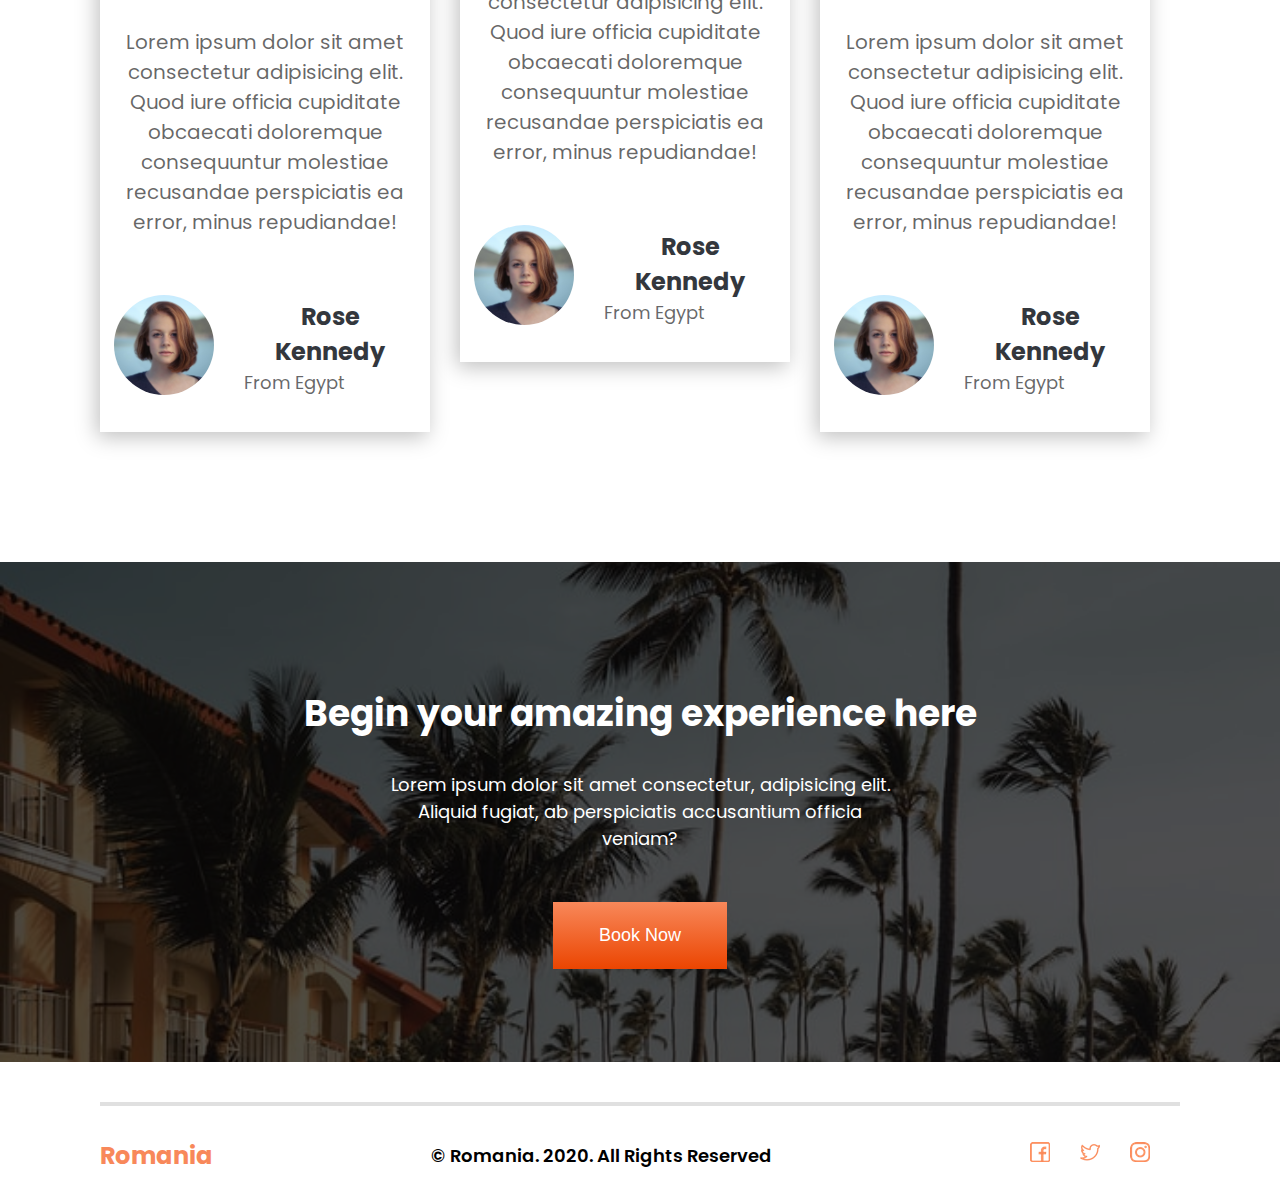
==== commit 01000827: "Merge branch 'master' of https://github.com/Rouche01/hng-hotels-romania into contact-page" ====
--- a/index.html
+++ b/index.html
@@ -13,10 +13,13 @@
       <div class="logo"><a href="#">Romania.</a></div>
       <ul class="main-nav">
         <li><a href="#">About</a></li>
-        <li><a href="#">Rooms</a></li>
+        <li><a href="rooms.html">Rooms</a></li>
         <li><a href="#">Gallery</a></li>
         <li><a href="#">Contact</a></li>
       </ul>
+      <div class="burger-menu">
+        <span class="lines"></span>
+      </div>
     </nav>
   </header>
   <section id="hero">
@@ -31,24 +34,24 @@
     <div id="inner-tour">
       <div class="input-box">
         <div class="box-content">
+          <input type="date" name="check-in-date" value="2020-06-08" id="check-in-date">
           <label for="check-in-date">Check-In</label>
-          <input type="date" name="check-in-date" value="2020-06-08" id="check-in-date">
         </div>
       </div>
       <div class="input-box">
         <div class="box-content">
+          <input type="date" name="check-out-date" value="2020-06-08" id="check-out-date">
           <label for="check-out-date">Check-Out</label>
-          <input type="date" name="check-out-date" value="2020-06-08" id="check-out-date">
         </div>
       </div>
       <div class="input-box">
         <div class="box-content">
+          <select name="guests" id="guests">
+            <option style="color: #F8885A;" value="1 Adult">1 Adult</option>
+            <option style="color: #F8885A;" value="2 Adults" selected>2 Adults</option>
+            <option style="color: #F8885A;" value="3 Adults">3 Adults</option>
+          </select>
           <label>Guests</label>
-          <select name="guests" id="guests">
-            <option value="1 Adult">1 Adult</option>
-            <option value="2 Adults" selected>2 Adults</option>
-            <option value="3 Adults">3 Adults</option>
-          </select>
         </div>
       </div>
       <div class="input-box">
@@ -94,6 +97,28 @@
           </div>
         </div>
       </div>
+      <div class="slider-indicators">
+        <a href="#luxury-room" class="slider-indicator current-slide"></a>
+        <a href="#deluxe-room" class="slider-indicator"></a>
+        <a href="#standard-room" class="slider-indicator"></a>
+      </div>
+      <div class="room-gallery-mobile">
+        <div class="luxury-room" id="luxury-room">
+          <div class="overlay"></div>
+          <img src="./assets/images/luxury room.jpg" alt="Luxury room">
+          <p>Luxury Room <span>$300/Night</span></p>
+        </div>
+        <div class="deluxe-room" id="deluxe-room">
+          <div class="overlay"></div>
+          <img src="./assets/images/deluxe room.jpg" alt="Deluxe room">
+          <p>Deluxe Room <span>$270/Night</span></p>
+        </div>
+        <div class="standard-room" id="standard-room">
+          <div class="overlay"></div>
+          <img src="./assets/images/standard room.jpg" alt="Standard room">
+          <p>Standard Room <span>$250/Night</span></p>
+        </div>
+      </div>
       <a href="#">See All</a>
     </div>
   </section>
@@ -118,6 +143,28 @@
           <p>24/7 Restaurant</p>
         </div>
       </div>
+      <div class="slider-indicators">
+        <a href="#swimming-pool" class="slider-indicator-2 current-slide-2"></a>
+        <a href="#modern-gym" class="slider-indicator-2"></a>
+        <a href="#restaurant" class="slider-indicator-2"></a>
+      </div>
+      <div class="facilities-group-mobile">
+        <div class="facility" id="swimming-pool">
+          <div class="overlay"></div>
+          <img src="./assets/images/swimming pool.jpg" alt="swimming pool"/>
+          <p>Swimming Pool</p>
+        </div>
+        <div class="facility" id="modern-gym">
+          <div class="overlay"></div>
+          <img src="./assets/images/footer img.jpg" alt="mordern gym">
+          <p>Modern Gym</p>
+        </div>
+        <div class="facility" id="restaurant">
+          <div class="overlay"></div>
+          <img src="./assets/images/restaurant.jpg" alt="24/7 Restaurant">
+          <p>24/7 Restaurant</p>
+        </div>
+      </div>
       <a href="#">See All</a>
     </div>
   </section>
@@ -125,25 +172,30 @@
     <div class="inner-content">
       <h4>Testimonials</h4>
       <h2>What they say about us</h2>
+      <div class="slider-indicators">
+        <a href="#testimonial-1" class="slider-indicator-3 current-slide-3"></a>
+        <a href="#testimonial-2" class="slider-indicator-3"></a>
+        <a href="#testimonial-3" class="slider-indicator-3"></a>
+      </div>
       <div class="testimonials-group">
-        <div class="testimonial">
-          <h5>An Amazing Experience</h5>
+        <div class="testimonial" id="testimonial-1">
+          <h5>An Amazing Experience!</h5>
           <p>Lorem ipsum dolor sit amet consectetur adipisicing elit. Quod iure officia cupiditate obcaecati doloremque consequuntur molestiae recusandae perspiciatis ea error, minus repudiandae!</p>
           <div class="personal-info">
             <img src="./assets/images/avatar.jpg" alt="avatar">
             <p>Rose Kennedy<small>From Egypt</small></p>
           </div>
         </div>
-        <div class="testimonial">
-          <h5>An Amazing Experience</h5>
+        <div class="testimonial" id="testimonial-2">
+          <h5>An Amazing Experience!</h5>
           <p>Lorem ipsum dolor sit amet consectetur adipisicing elit. Quod iure officia cupiditate obcaecati doloremque consequuntur molestiae recusandae perspiciatis ea error, minus repudiandae!</p>
           <div class="personal-info">
             <img src="./assets/images/avatar.jpg" alt="avatar">
             <p>Rose Kennedy<small>From Egypt</small></p>
           </div>
         </div>
-        <div class="testimonial">
-          <h5>An Amazing Experience</h5>
+        <div class="testimonial" id="testimonial-3">
+          <h5>An Amazing Experience!</h5>
           <p>Lorem ipsum dolor sit amet consectetur adipisicing elit. Quod iure officia cupiditate obcaecati doloremque consequuntur molestiae recusandae perspiciatis ea error, minus repudiandae!</p>
           <div class="personal-info">
             <img src="./assets/images/avatar.jpg" alt="avatar">
@@ -177,4 +229,5 @@
     </div>
   </footer>
 </body>
+<script src="./assets/js/script.js"></script>
 </html>--- a/assets/css/index.css
+++ b/assets/css/index.css
@@ -86,6 +86,7 @@
 
 #inner-tour {
     display: flex;
+    /* flex-wrap: wrap; */
     justify-content: space-between;
 }
 
@@ -192,6 +193,7 @@
 
 #about-us .inner-content .about-us-content {
     display: flex;
+    flex-wrap: wrap;
     margin-top: 100px;
     align-items: center;
 }
@@ -252,6 +254,10 @@
     position: relative;
 }
 
+#rooms .slider-indicators, #facilities .slider-indicators {
+    display: none;
+}
+
 #rooms .watermark-tag {
     display: inline-block;
     position: absolute;
@@ -273,7 +279,12 @@
 
 #rooms .inner-content .room-gallery {
     display: flex;
+    flex-wrap: wrap;
     margin-top: 100px;
+}
+
+#rooms .inner-content .room-gallery-mobile, #facilities .inner-content .facilities-group-mobile {
+    display: none;
 }
 
 #rooms .inner-content .room-gallery .luxury-room {
@@ -341,6 +352,7 @@
 
 #facilities .inner-content .facilities-group {
     display: flex;
+    flex-wrap: wrap;
     align-items: center;
     margin-top: 100px;
 }
@@ -364,7 +376,7 @@
 }
 
 #facilities .inner-content .facilities-group .facility:first-child {
-    flex-basis: 35%;
+    flex-basis: 30%;
 }
 
 #facilities .inner-content .facilities-group .facility:nth-child(2) {
@@ -415,11 +427,13 @@
 
 #testimonials .inner-content .testimonials-group {
     display: flex;
-    margin-top: 100px;;
+    /* flex-wrap: wrap; */
+    margin-top: 100px;
 }
 
 #testimonials .inner-content .testimonials-group .testimonial {
     flex-basis: 33%;
+    box-sizing: border-box;
     box-sizing: border-box;
     padding: 12px 14px;
     background-color: #fff;
@@ -532,6 +546,7 @@
 
 footer .inner-content .major-footer {
     display: flex;
+    flex-wrap: wrap;
     align-items: center;
     justify-content: space-between;
 }
@@ -555,3 +570,510 @@
 footer .inner-content .major-footer ul li {
     margin-right: 30px;
 }
+
+.burger-menu {
+    display: none;
+}
+
+@media screen and (max-width: 600px) {
+    nav {
+        padding: 0 20px;
+    }
+
+    nav .main-nav {
+        background: linear-gradient(180deg, #F8885A 0%, #EB4501 100%);
+        display: block;
+        position: fixed;
+        top: 0;
+        left: 0;
+        height: 100vh;
+        width: 100%;
+        z-index: 900;
+        padding-inline-start: 0;
+        margin: 0;
+        text-align: center;
+        padding-top: 28vh;
+        transition: all 500ms cubic-bezier(0.68, -0.55, 0.265, 1.55);
+        transform: scale(0);
+        visibility: hidden;
+        opacity: 0;
+    }
+
+    .menu-popped {
+        opacity: 1 !important;
+        visibility: visible !important;
+        transform: scale(1) !important;
+    }
+
+    .menu-popped li {
+        opacity: 1 !important;
+        transform: translateX(0) !important;
+    }
+
+    nav .main-nav li {
+        padding: 8px 0;
+        transition: all 400ms 510ms;
+        opacity: 1;
+    }
+
+    nav .main-nav li:nth-child(odd) {
+        transform: translateX(30%);
+    }
+
+    nav .main-nav li:nth-child(even) {
+        transform: translateX(-30%);
+    }
+
+    nav .main-nav li a {
+        margin-left: 0;
+        font-size: 1.3rem;
+    }
+
+    nav .logo a {
+        font-size: 16px;
+    }
+
+    nav .burger-menu {
+        width: 20px;
+        height: 20px;
+        display: block;
+        margin-top: 20px;
+        z-index: 900;
+    }
+    nav .burger-menu .lines {
+        background-color: #fff;
+        height: 3px;
+        display: block;
+        transition: height 100ms;
+    }
+
+    .clicked .lines {
+        height: 0px !important;
+    }
+
+    .clicked .lines:after{
+        transform: rotate(45deg);
+        top: -3px !important;
+    }
+
+    .clicked .lines:before {
+        transform: rotate(-45deg);
+        bottom: 0px !important;
+    }
+
+    nav .burger-menu .lines:after, nav .burger-menu .lines:before {
+        content: ' ';
+        background-color: #fff;
+        height: 3px;
+        display: block;
+        position: relative;
+        transition: all 200ms;
+    }
+
+    nav .burger-menu .lines:after {
+        top: 4px;
+    }
+
+    nav .burger-menu .lines:before {
+        bottom: 8px;
+    }
+
+    #hero {
+        height: 360px;
+    }
+
+    .hero-content {
+        padding: 140px 0px 0;
+        color: #FCFCFC;
+        width: 100%;
+    }
+
+    .hero-content p, .hero-content h1 {
+        font-size: 18px;
+        text-align: center;
+        font-weight: bold;
+        margin: 0px;
+        line-height: 27px;
+    }
+
+    .hero-content p {
+        font-size: 20px;
+    }
+
+    .hero-content h1 {
+        font-weight: normal;
+    }
+
+    #inner-tour {
+        background-color: #fff;
+        box-sizing: border-box;
+        margin-top: -90px;
+        z-index: 10;
+        position: relative;
+        padding: 24px 30px;
+        box-shadow: 0px 4px 4px rgba(0, 0, 0, 0.25);
+        flex-wrap: wrap;
+    }
+
+    #inner-tour .input-box {
+        background: none;
+        box-shadow: none;
+        margin-top: 0;
+        height: auto;
+        margin-right: 0;
+        width: 100%;
+        display: block;
+    }
+
+    #inner-tour .input-box:last-child {
+        background: none;
+    }
+
+    #inner-tour .input-box .box-content {
+        padding-top: 12px;
+        margin: 0;
+        width: 100%;
+        position: relative;
+    }
+
+    #inner-tour .input-box:last-child:after {
+        content: none;
+        margin: 0;
+    }
+
+    #inner-tour .input-box:last-child {
+        padding-top: 12px;
+    }
+
+    #inner-tour .input-box:last-child input {
+        background: #F8885A;
+    }
+
+    #inner-tour .input-box label {
+        color: rgba(0, 0, 0, 0.63);
+        position: absolute;
+        top: 25px;
+        left: 16px;
+    }
+
+    #inner-tour .input-box input {
+        background: rgba(196, 196, 196, 0.1);
+        width: 100%;
+        color: rgba(0, 0, 0, 0);
+        font-size: 14px;
+        font-weight: normal;
+        padding: 10px 16px;
+        box-sizing: border-box;
+    }
+
+    #inner-tour .input-box input::-webkit-calendar-picker-indicator { 
+        background: url(../images/date.svg); 
+        background-repeat: no-repeat;
+    }
+
+    #inner-tour .input-box input:focus ~ label {
+        display: none;
+    }
+
+    #inner-tour .input-box select:focus ~ label {
+        display: none;
+    }
+
+    #inner-tour .input-box input:hover ~ label {
+        display: none;
+    }
+
+    #inner-tour .input-box input:focus, #inner-tour .input-box select:focus {
+        color: rgba(0, 0, 0, 0.63);
+    }
+
+    #inner-tour .input-box select {
+        background: rgba(196, 196, 196, 0.1);
+        width: 100%;
+        color: rgba(0, 0, 0, 0);
+        font-size: 14px;
+        font-weight: normal;
+        padding: 10px 16px;
+        box-sizing: border-box;
+        background-image: url(../images/dropdown.svg);
+        background-repeat: no-repeat;
+        background-position: right 20px top 50%, 0 0;
+        background-size: 1rem auto, 100%;
+        -moz-appearance: none;
+        -webkit-appearance: none;
+        appearance: none;
+    }
+
+    #about-us, #rooms, #facilities, #testimonials {
+        margin-top: 60px;
+    }
+
+    #about-us .inner-content .about-us-content {
+        margin-top: 33px;
+    }
+
+    #about-us .inner-content .about-us-content img {
+        max-width: 345px;
+        width: 100%;
+        height: 354px;
+        object-fit: cover;
+    }
+
+    #tour {
+        padding: 0 20px;
+    }
+    #about-us .inner-content, #rooms .inner-content, #facilities .inner-content, #testimonials .inner-content {
+        padding: 20px 20px;;
+    }
+    #rooms .watermark-tag, #about-us .watermark-tag {
+        display: none;
+    }
+
+    #rooms .inner-content .room-gallery {
+        display: none;
+    }
+
+    #facilities {
+        position: relative;
+    }
+
+    #testimonials .inner-content {
+        position: relative;
+    }
+
+    #rooms .inner-content .slider-indicators, #facilities .inner-content .slider-indicators, #testimonials .inner-content .slider-indicators {
+        position: absolute;
+        bottom: 55px;
+        width: calc(100% - 40px);
+        text-align: center;
+    }
+
+    #testimonials .inner-content .slider-indicators {
+        bottom: 10px;
+    }
+
+    #rooms .inner-content .slider-indicators > a, #facilities .inner-content .slider-indicators > a, #testimonials .inner-content .slider-indicators > a {
+        display: inline-flex;
+        width: .9rem;
+        height: .9rem;
+        background: rgba(0, 0, 0, 0.56);
+        text-decoration: none;
+        border-radius: 50%;
+        margin: 0px 12px 0.5rem 0;
+    }
+
+    #rooms .inner-content .slider-indicators > a:active, #facilities .inner-content .slider-indicators > a:active, #testimonials .inner-content .slider-indicators > a:active {
+        background: #EB4501;
+    }
+
+    #rooms .inner-content .slider-indicators  a.current-slide, #facilities .inner-content .slider-indicators 
+    a.current-slide-2, #testimonials .inner-content .slider-indicators a.current-slide-3 {
+        background: #EB4501 !important;
+    }
+
+    #rooms .inner-content .slider-indicators > a:after, #facilities .inner-content .slider-indicators > a:after {
+        content: '';
+    }
+
+    #rooms .inner-content .room-gallery-mobile, #facilities .inner-content .facilities-group-mobile, #testimonials .inner-content .testimonials-group {
+        display: flex;
+        overflow-x: auto;
+        scroll-snap-type: x mandatory;
+        scroll-behavior: smooth;
+        -webkit-overflow-scrolling: touch;
+    }
+
+    #testimonials .inner-content .testimonials-group::-webkit-scrollbar {
+        display: none;
+    }
+
+    #rooms .inner-content .room-gallery-mobile > div, #facilities .inner-content .facilities-group-mobile .facility, #testimonials .inner-content .testimonials-group .testimonial {
+        flex-shrink: 0;
+        scroll-snap-align: start;
+        transform-origin: center left;
+        transform: scale(1);
+        transition: transform 0.5s;
+        margin-right: 20px;
+        width: 100%;
+    }
+
+    #rooms .inner-content .room-gallery-mobile .luxury-room, #rooms .inner-content .room-gallery-mobile .deluxe-room, #rooms .inner-content .room-gallery-mobile .standard-room, #facilities .inner-content .facilities-group-mobile .facility {
+        position: relative;
+    }
+
+    #rooms .inner-content .room-gallery-mobile img {
+        max-width: 345px;
+        height: 448px;
+        width: 100%;
+        object-fit: cover;
+    }
+
+    #rooms .inner-content .room-gallery-mobile .overlay, #facilities .inner-content .facilities-group-mobile .facility .overlay {
+        background: rgba(0, 0, 0, 0.5);
+        position: absolute;
+        height: 448px;
+        width: 100%;
+        max-width: 345px;
+        top: 0;
+        left: 0;
+    }
+
+    #rooms .inner-content .room-gallery-mobile p, #facilities .inner-content .facilities-group-mobile .facility p {
+        position: absolute;
+        color: #fff;
+        font-size: 18px;
+        font-weight: 600;
+        bottom: 30px;
+        left: 25px;
+    }
+
+    #rooms .inner-content .room-gallery-mobile p span {
+        display: block;
+    }
+
+    #facilities .inner-content .facilities-group {
+        display: none;
+    }
+
+    #facilities .inner-content .facilities-group-mobile .facility img {
+        max-width: 346px;
+        height: 449px;
+        width: 100%;
+        object-fit: cover;
+    }
+
+    #facilities .inner-content .facilities-group .facility:first-child img, #facilities .inner-content .facilities-group .facility:nth-child(2) img, #facilities .inner-content .facilities-group .facility:nth-child(3) img{
+        max-width: 346px;
+        height: 449px;
+        object-fit: cover;
+    }
+
+    #testimonials .inner-content .testimonials-group {
+        flex-wrap: nowrap;
+        padding: 50px 10px;
+        box-sizing: border-box;
+        margin-top: 50px;
+    }
+
+    #testimonials .inner-content .testimonials-group .testimonial {
+        flex-basis: unset;
+        width: 100%;
+        position: relative;
+    }
+
+    #testimonials .inner-content .testimonials-group .testimonial:nth-child(1), #testimonials .inner-content .testimonials-group .testimonial:nth-child(3) {
+        top: 0;
+    }
+
+    #testimonials .inner-content .testimonials-group .testimonial h5 {
+        font-size: 18px;
+        margin-top: 50px;
+    }
+
+    #testimonials .inner-content .testimonials-group .testimonial p {
+        font-size: 16px;
+        margin-top: 30px;
+    }
+
+    #testimonials .inner-content .testimonials-group .testimonial .personal-info {
+        display: block;
+        text-align: center;
+    }
+
+    #testimonials .inner-content .testimonials-group .testimonial .personal-info img {
+        position: absolute;
+        top: -50px;
+        left: 35%;
+    }
+
+    #testimonials .inner-content .testimonials-group .testimonial .personal-info p {
+        margin-left: 0;
+    }
+
+    #testimonials .inner-content .testimonials-group .testimonial .personal-info p small {
+        text-align: center;
+        font-size: 14px;
+    }
+
+    #about-us .inner-content h4, #rooms .inner-content h4, #facilities .inner-content h4, #testimonials .inner-content h4 {
+        font-size: 18px;
+        font-weight: 600;
+        line-height: 20px;
+    }
+
+    #about-us .inner-content h2, #rooms .inner-content h2, #facilities .inner-content h2, #testimonials .inner-content h2 {
+        font-size: 24px;
+        line-height: 36px;
+        margin-bottom: 54px;
+    }
+
+    #rooms .inner-content a, #facilities .inner-content a {
+        margin-right: 0;
+        margin-top: 50px;
+    }
+
+    #about-us .inner-content .about-us-content .sub-content {
+        width: 100%;
+        margin-left: 0px;
+        margin-top: 15px;
+    }
+
+    #about-us .inner-content .about-us-content .sub-content p {
+        font-size: 14px;
+    }
+
+    #about-us .inner-content .about-us-content .sub-content a, #rooms .inner-content a, #facilities .inner-content a {
+        font-size: 18px;
+    }    
+
+    #about-us .inner-content .about-us-content .sub-content a:before, #rooms .inner-content a:before, #facilities .inner-content a:before {
+        display: none;
+    }
+
+    #sub-footer {
+        margin-top: 120px;
+        height: 364px;
+    }
+    
+
+    #sub-footer h2 {
+        font-size: 24px;
+        font-weight: 600;
+    }
+
+    #sub-footer p {
+        font-size: 14px;
+        width: 80%;
+    }
+
+    #sub-footer button {
+        font-size: 13px;
+        padding: 11px 12px;
+    }
+
+    footer .inner-content {
+        padding: 0 20px;
+    }
+
+    footer .inner-content hr, footer .inner-content .major-footer .footer-logo  {
+        display: none;
+    }
+
+    footer .inner-content .major-footer .copyright {
+        font-size: 14px;
+        margin-bottom: 20px;
+    }
+
+    footer .inner-content .major-footer ul {
+        padding-inline-start: 0;
+        margin-bottom: 0;
+    }
+
+    footer .inner-content .major-footer ul li:last-child {
+        margin-right: 0;
+    }
+
+    footer .inner-content .major-footer {
+        flex-direction: column-reverse;
+    }
+}
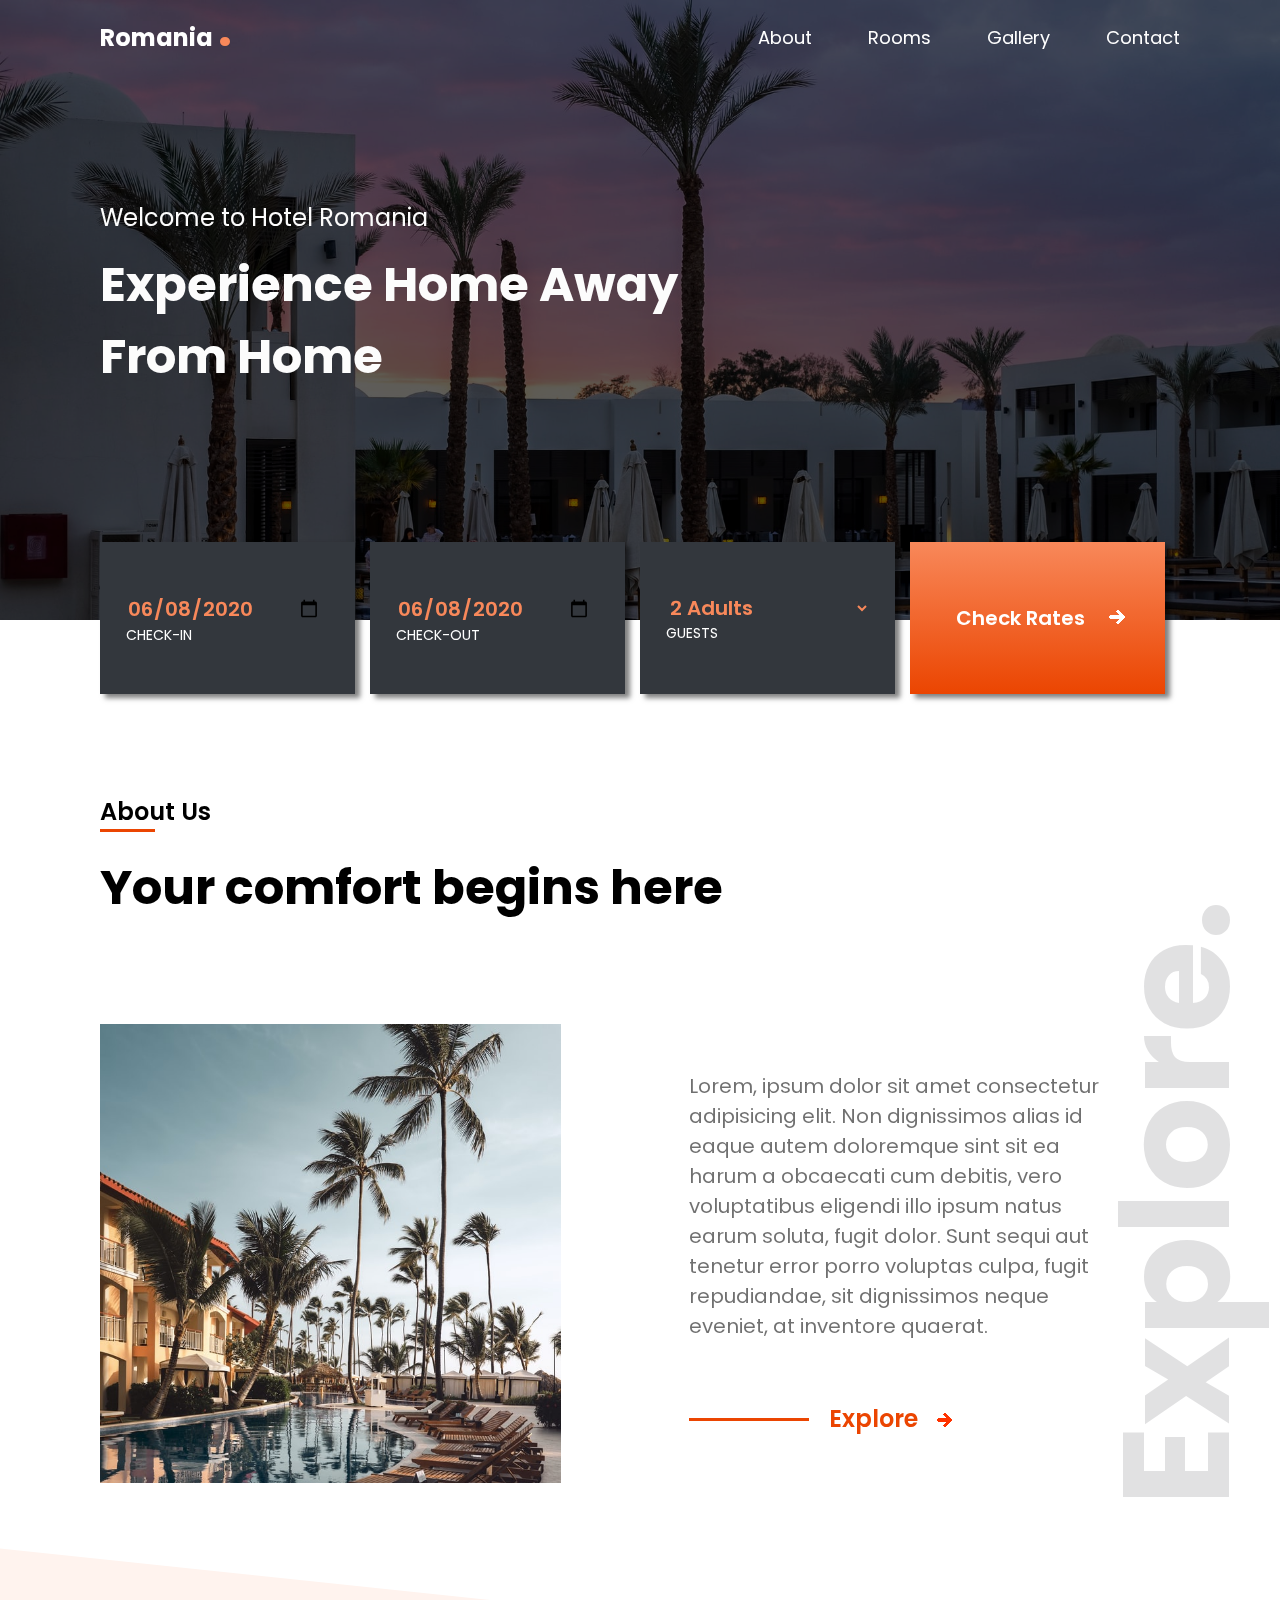
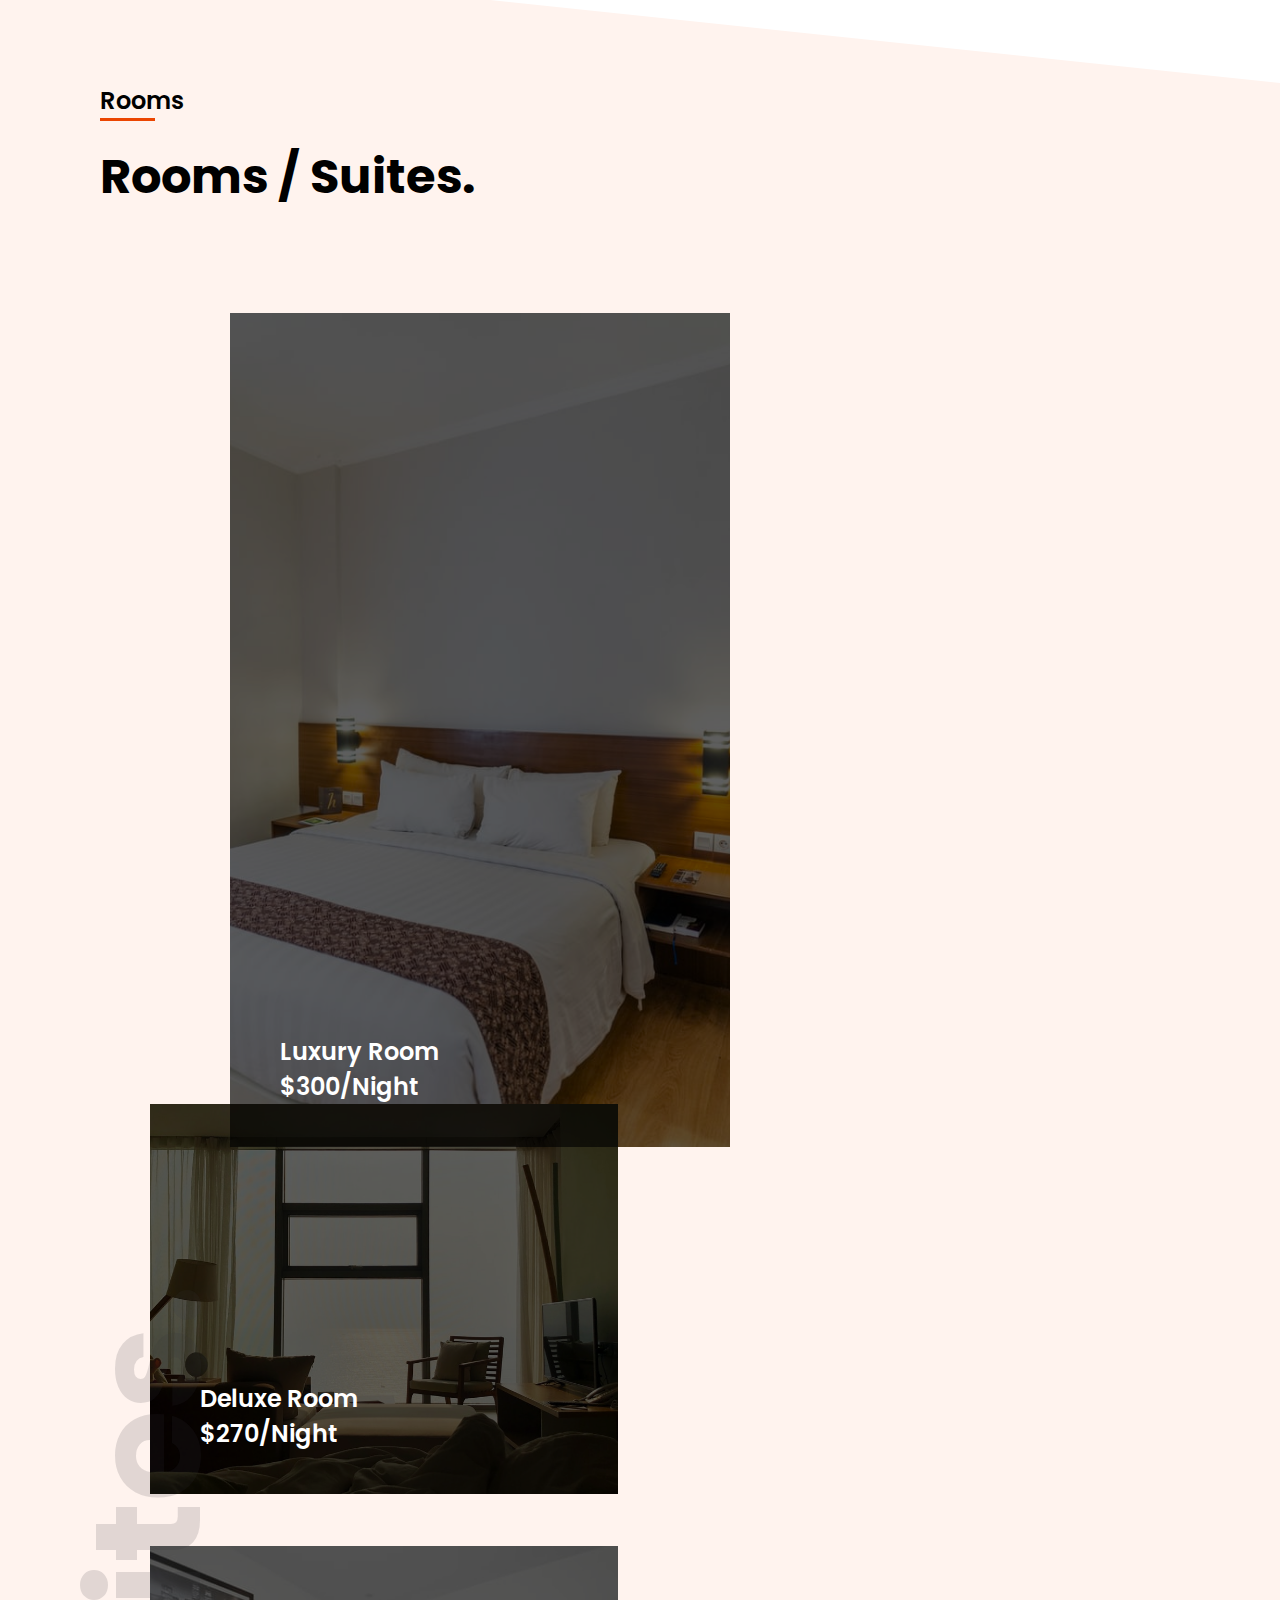
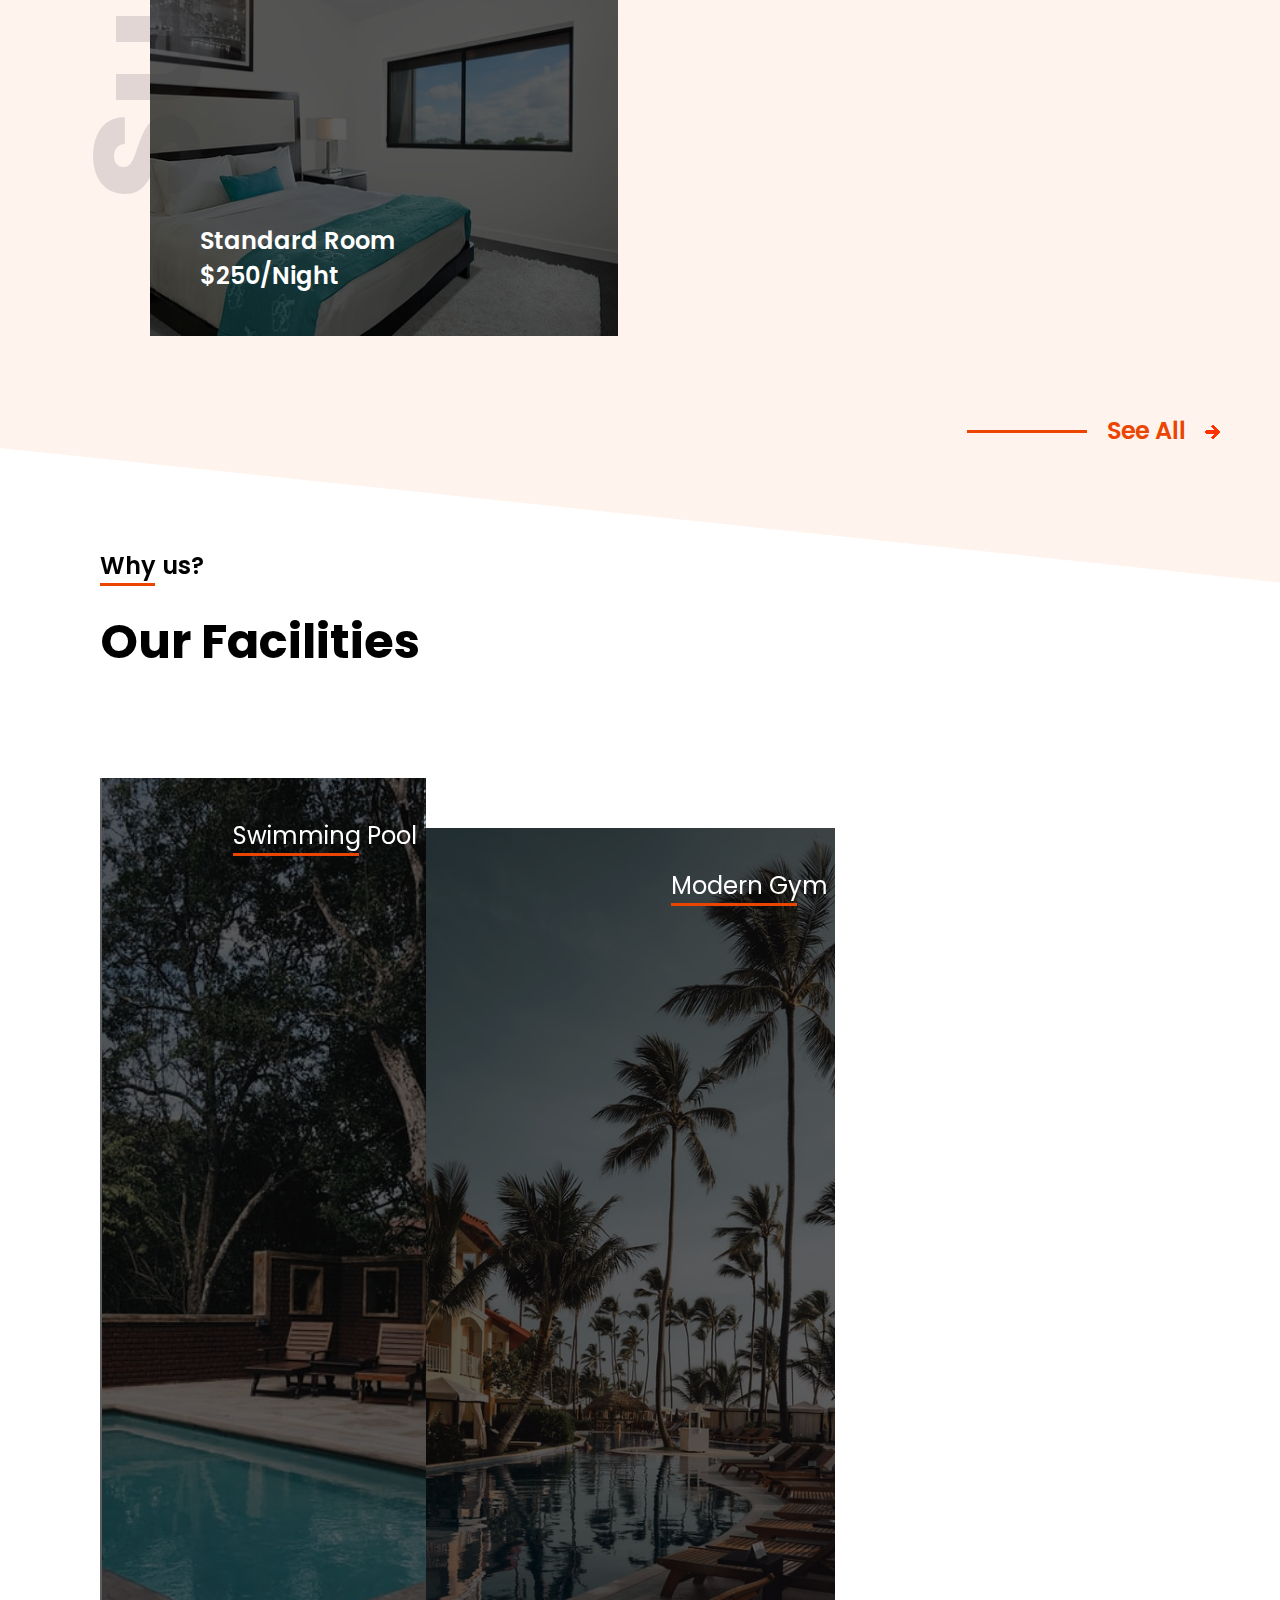
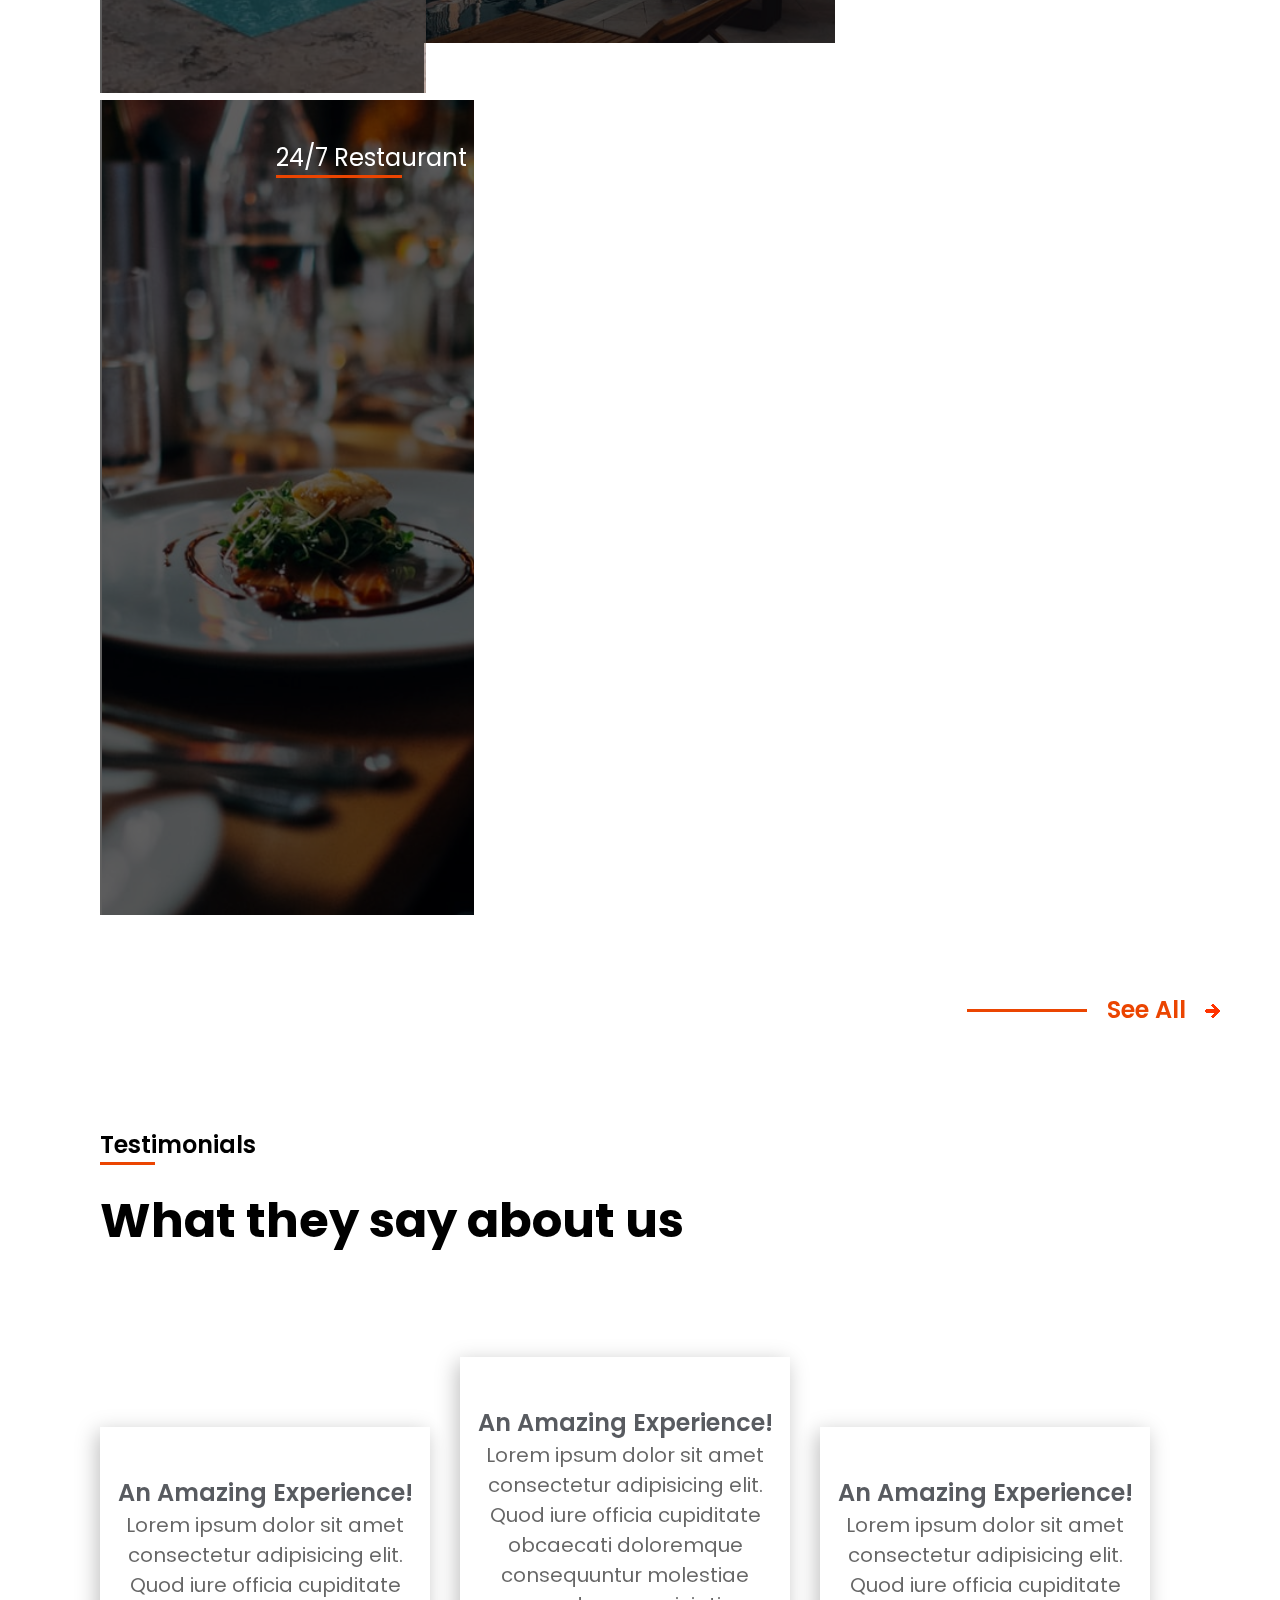
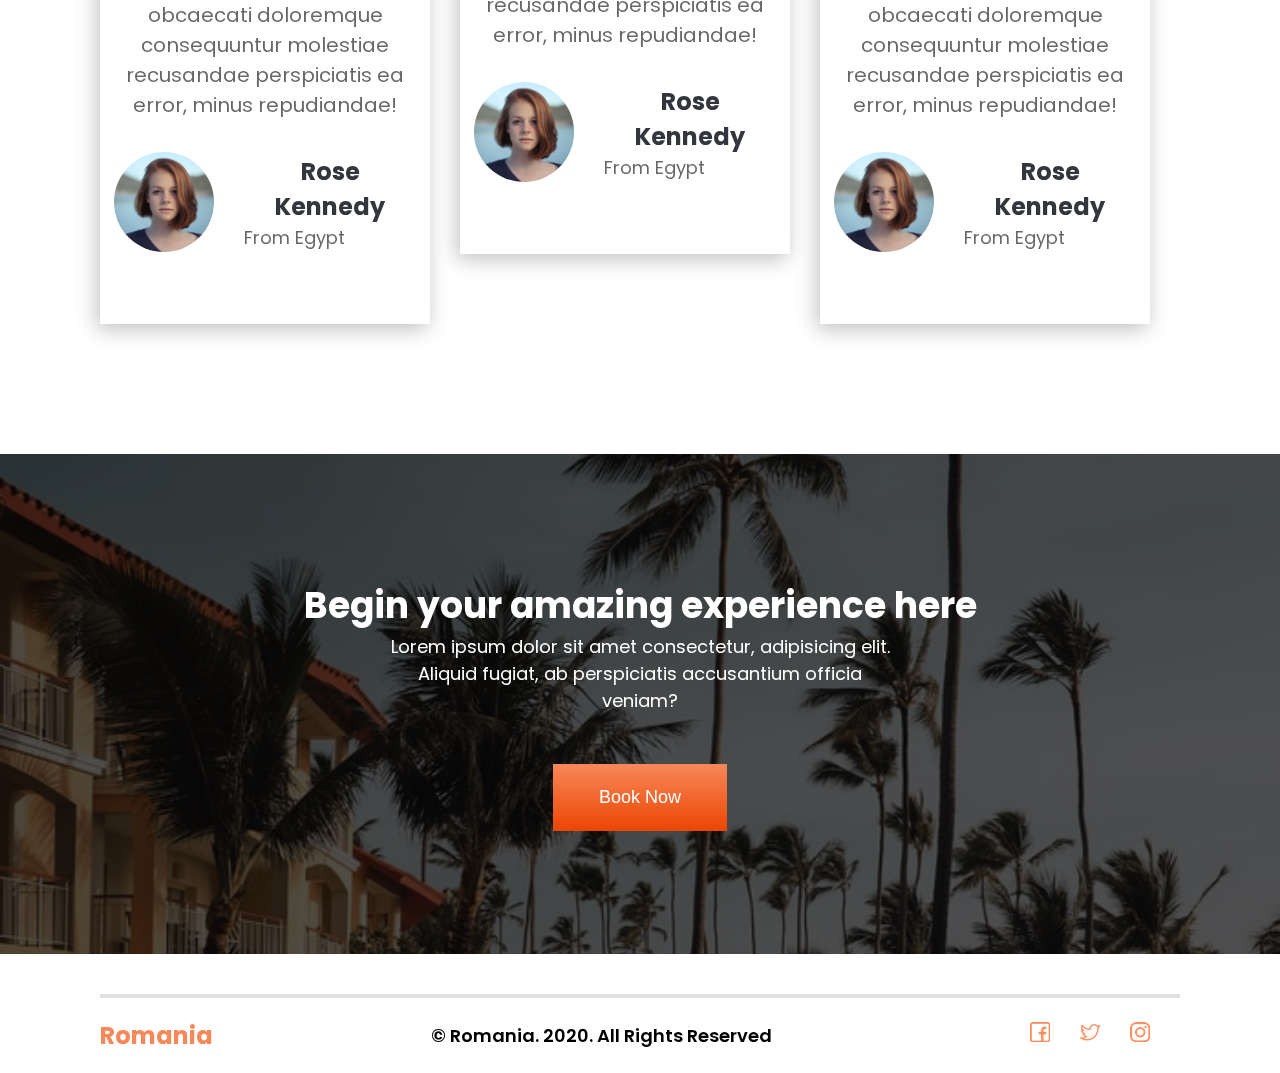
==== commit b4b640df: "added facilities and rooms page" ====
--- a/index.html
+++ b/index.html
@@ -10,7 +10,7 @@
 <body>
   <header>
     <nav>
-      <div class="logo"><a href="#">Romania.</a></div>
+      <div class="logo"><a href="#">Romania<span>.</span></a></div>
       <ul class="main-nav">
         <li><a href="#">About</a></li>
         <li><a href="rooms.html">Rooms</a></li>
@@ -119,7 +119,7 @@
           <p>Standard Room <span>$250/Night</span></p>
         </div>
       </div>
-      <a href="#">See All</a>
+      <a class="suites-link" href="#">See All</a>
     </div>
   </section>
   <section id="facilities">
@@ -165,7 +165,7 @@
           <p>24/7 Restaurant</p>
         </div>
       </div>
-      <a href="#">See All</a>
+      <a class="facilities-link" href="#">See All</a>
     </div>
   </section>
   <section id="testimonials">
--- a/assets/css/index.css
+++ b/assets/css/index.css
@@ -1,5 +1,9 @@
+*{
+    margin:0;
+    box-sizing:border-box;
+}
+
 body {
-    margin: 0;
     font-family: 'Poppins', sans-serif;
     overflow-x: hidden;
 }
@@ -20,6 +24,14 @@
     font-weight: bold;
     text-decoration: none;
     color: #fff;
+}
+
+nav .logo a span {
+    font-size: 50px;
+    color: #F8885A;
+    display: inline-block;
+    margin-left: 5px;
+    line-height: 0;
 }
 
 .main-nav {
@@ -62,7 +74,7 @@
 
 .hero-content {
     padding: 200px 100px 0;
-    width: 592px;
+    width: 800px;
     color: #FCFCFC;
 }
 
@@ -78,6 +90,28 @@
     line-height: 72px;
     padding-top: 0px;
     margin-top: 14px;
+}
+
+#hero-rooms, #hero-facilities {
+    background-image: linear-gradient(rgba(0, 0, 0, 0.63),rgba(0, 0, 0, 0.63)),url("../images/hero\ image.jpg");  
+    background-position: center;
+    background-repeat: no-repeat;
+    background-size:cover;
+    height: 348px;
+}
+
+#hero-rooms .inner-content, #hero-facilities .inner-content {
+    padding: 0 100px;
+}
+
+#hero-rooms .inner-content h2, #hero-facilities .inner-content h2 {
+    margin-top:-75px;
+    text-align:center;
+    font-weight: bold;
+    font-size: 36px;
+    line-height: 54px;
+    color: #FCFCFC;
+    padding-top: 170px;
 }
 
 #tour {
@@ -220,6 +254,7 @@
     text-decoration: none;
     display: inline-block;
     font-weight: 600;
+    margin-top: 60px;
 }
 
 #about-us .inner-content .about-us-content .sub-content a:after, #rooms .inner-content a:after, #facilities .inner-content a:after {
@@ -252,6 +287,40 @@
 
 #rooms {
     position: relative;
+    background-color:rgb(255, 243, 238);
+    margin-top: 200px;
+    padding-top: 0;
+}
+
+#rooms .inner-content {
+    padding-top: 0;
+}
+
+#rooms:before, .deluxe-room:before {
+    top: 0px;
+    transform: skewY(6deg);
+    transform-origin: 100% 0;
+    height: 20%;
+    background-color:rgb(255, 243, 238);
+}
+
+#rooms:after, .deluxe-room:after {
+    bottom: 0;
+    transform: skewY(6deg);
+    transform-origin: 0%;
+    height: 20%;
+    background-color:rgb(255, 243, 238);
+}
+
+#rooms::before, #rooms::after, .deluxe-room:after, .deluxe-room::before {
+    /* background: inherit; */
+    content: "";
+    display: block;
+    left: 0;
+    position: absolute;
+    right: 0;
+    z-index: -1;
+    -webkit-backface-visibility: hidden;
 }
 
 #rooms .slider-indicators, #facilities .slider-indicators {
@@ -292,6 +361,10 @@
     position: relative;
 }
 
+#rooms .inner-content .suites-link {
+    margin-top: 120px;
+}
+
 #rooms .inner-content .room-gallery .deluxe-room, #rooms .inner-content .room-gallery .standard-room {
     position: relative;
 }
@@ -451,12 +524,12 @@
     color: rgba(51, 55, 61, 0.82);
     font-weight: 600;
     text-align: center;
+    margin-top: 36px;
 }
 
 #testimonials .inner-content .testimonials-group .testimonial p {
     font-size: 20px;
     text-align: center;
-    margin-top: 30px;
     color: rgba(0, 0, 0, 0.6);
 }
 
@@ -465,6 +538,7 @@
     margin-top: 32px;
     align-items: center;
     justify-content: center;
+    margin-bottom: 60px;
 }
 
 #testimonials .inner-content .testimonials-group .testimonial .personal-info img {
@@ -549,6 +623,7 @@
     flex-wrap: wrap;
     align-items: center;
     justify-content: space-between;
+    margin: 20px 0;
 }
 
 footer .inner-content .major-footer .footer-logo {
@@ -805,7 +880,7 @@
     }
 
     #about-us, #rooms, #facilities, #testimonials {
-        margin-top: 60px;
+        margin-top: 40px;
     }
 
     #about-us .inner-content .about-us-content {
@@ -813,18 +888,27 @@
     }
 
     #about-us .inner-content .about-us-content img {
-        max-width: 345px;
         width: 100%;
         height: 354px;
         object-fit: cover;
     }
 
     #tour {
-        padding: 0 20px;
-    }
+        padding: 0 28px;
+    }
+
     #about-us .inner-content, #rooms .inner-content, #facilities .inner-content, #testimonials .inner-content {
-        padding: 20px 20px;;
-    }
+        padding: 30px 28px;
+    }
+
+    #rooms:before {
+        top: 0;
+    }
+    
+    #rooms:after {
+        bottom: 0;
+    }
+
     #rooms .watermark-tag, #about-us .watermark-tag {
         display: none;
     }
@@ -846,6 +930,10 @@
         bottom: 55px;
         width: calc(100% - 40px);
         text-align: center;
+    }
+
+    #rooms .slider-indicators, #facilities .slider-indicators {
+        display: block;
     }
 
     #testimonials .inner-content .slider-indicators {
@@ -875,6 +963,10 @@
         content: '';
     }
 
+    #rooms .inner-content .suites-link {
+        margin-top: 50px;
+    }
+
     #rooms .inner-content .room-gallery-mobile, #facilities .inner-content .facilities-group-mobile, #testimonials .inner-content .testimonials-group {
         display: flex;
         overflow-x: auto;
@@ -883,7 +975,7 @@
         -webkit-overflow-scrolling: touch;
     }
 
-    #testimonials .inner-content .testimonials-group::-webkit-scrollbar {
+    #testimonials .inner-content .testimonials-group::-webkit-scrollbar, #rooms .inner-content .room-gallery-mobile::-webkit-scrollbar, #facilities .inner-content .facilities-group-mobile::-webkit-scrollbar {
         display: none;
     }
 
@@ -897,12 +989,15 @@
         width: 100%;
     }
 
+    #about-us .inner-content h4:after, #rooms .inner-content h4:after, #facilities .inner-content h4:after, #testimonials .inner-content h4:after {
+        margin-top: 5px;
+    }
+
     #rooms .inner-content .room-gallery-mobile .luxury-room, #rooms .inner-content .room-gallery-mobile .deluxe-room, #rooms .inner-content .room-gallery-mobile .standard-room, #facilities .inner-content .facilities-group-mobile .facility {
         position: relative;
     }
 
     #rooms .inner-content .room-gallery-mobile img {
-        max-width: 345px;
         height: 448px;
         width: 100%;
         object-fit: cover;
@@ -913,7 +1008,6 @@
         position: absolute;
         height: 448px;
         width: 100%;
-        max-width: 345px;
         top: 0;
         left: 0;
     }
@@ -936,7 +1030,6 @@
     }
 
     #facilities .inner-content .facilities-group-mobile .facility img {
-        max-width: 346px;
         height: 449px;
         width: 100%;
         object-fit: cover;
@@ -1019,7 +1112,7 @@
     }
 
     #about-us .inner-content .about-us-content .sub-content p {
-        font-size: 14px;
+        font-size: 16px;
     }
 
     #about-us .inner-content .about-us-content .sub-content a, #rooms .inner-content a, #facilities .inner-content a {
@@ -1039,6 +1132,7 @@
     #sub-footer h2 {
         font-size: 24px;
         font-weight: 600;
+        padding: 0 20px;
     }
 
     #sub-footer p {
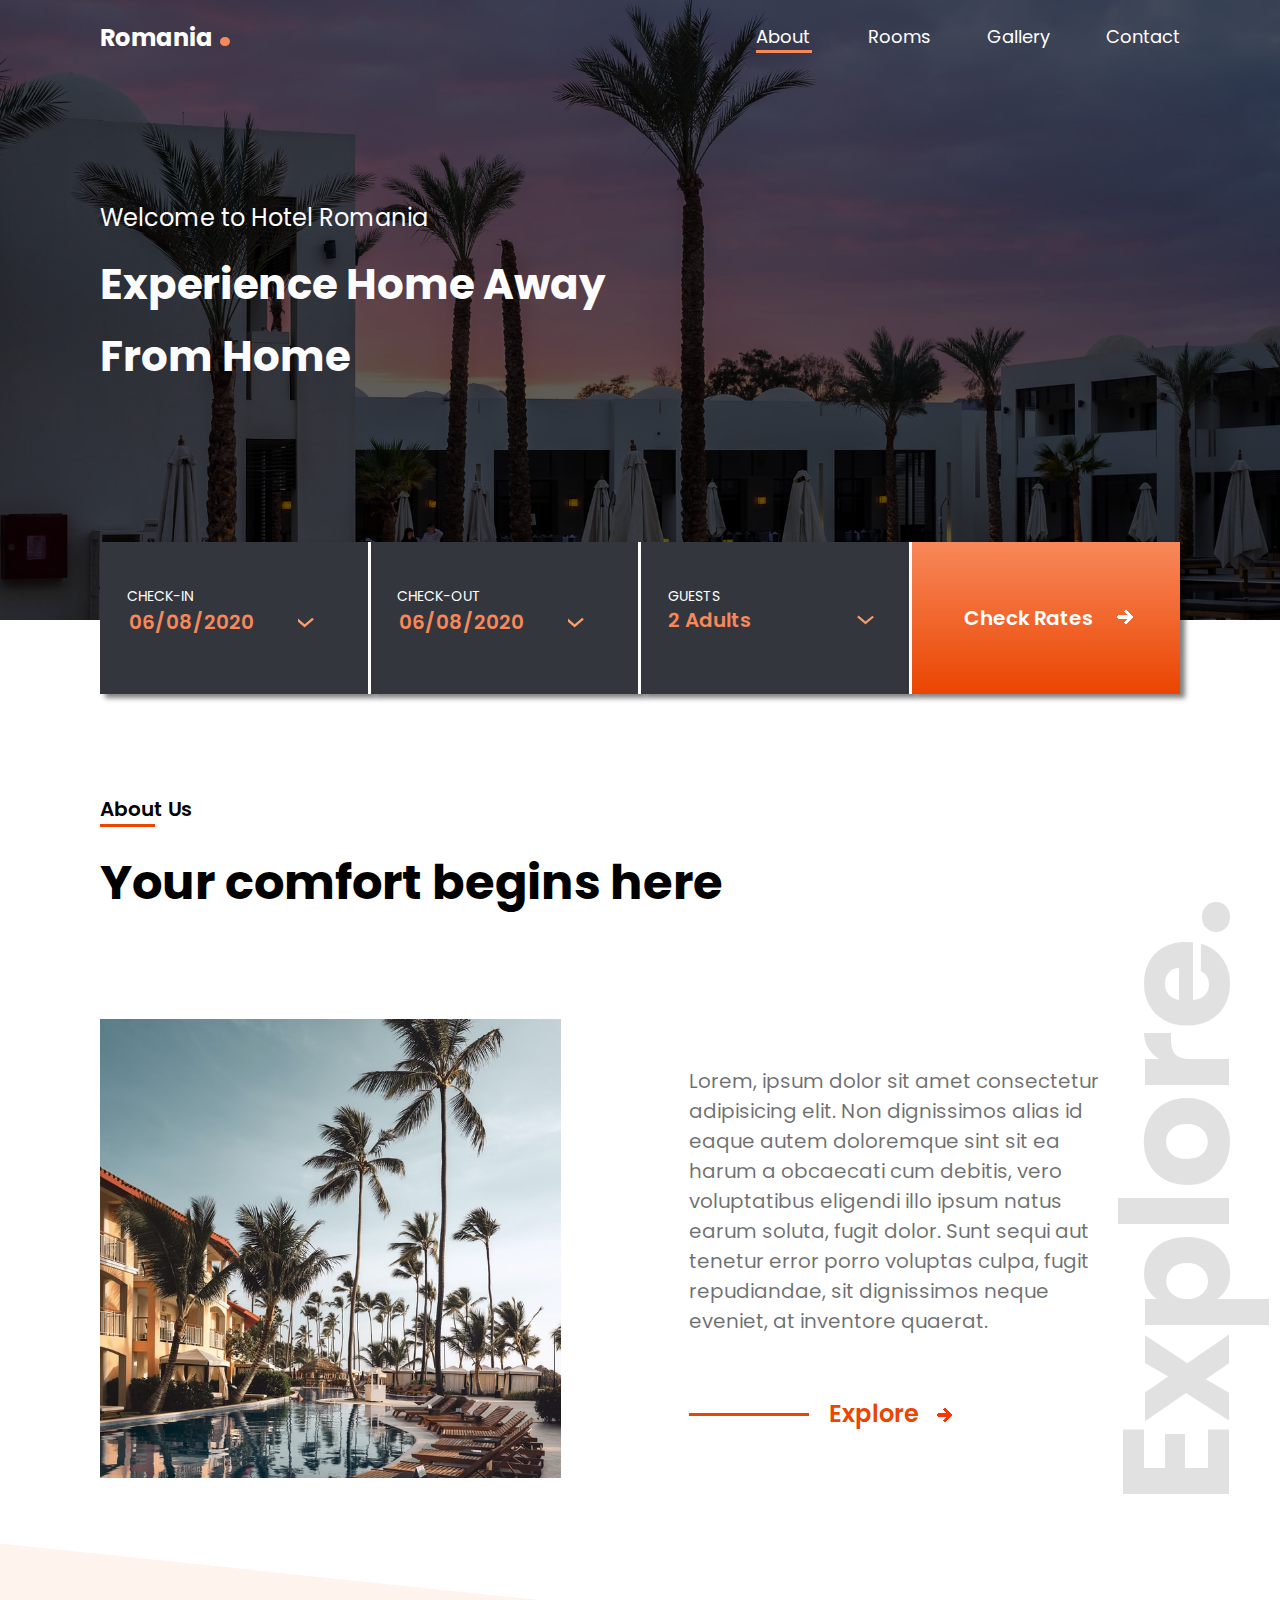
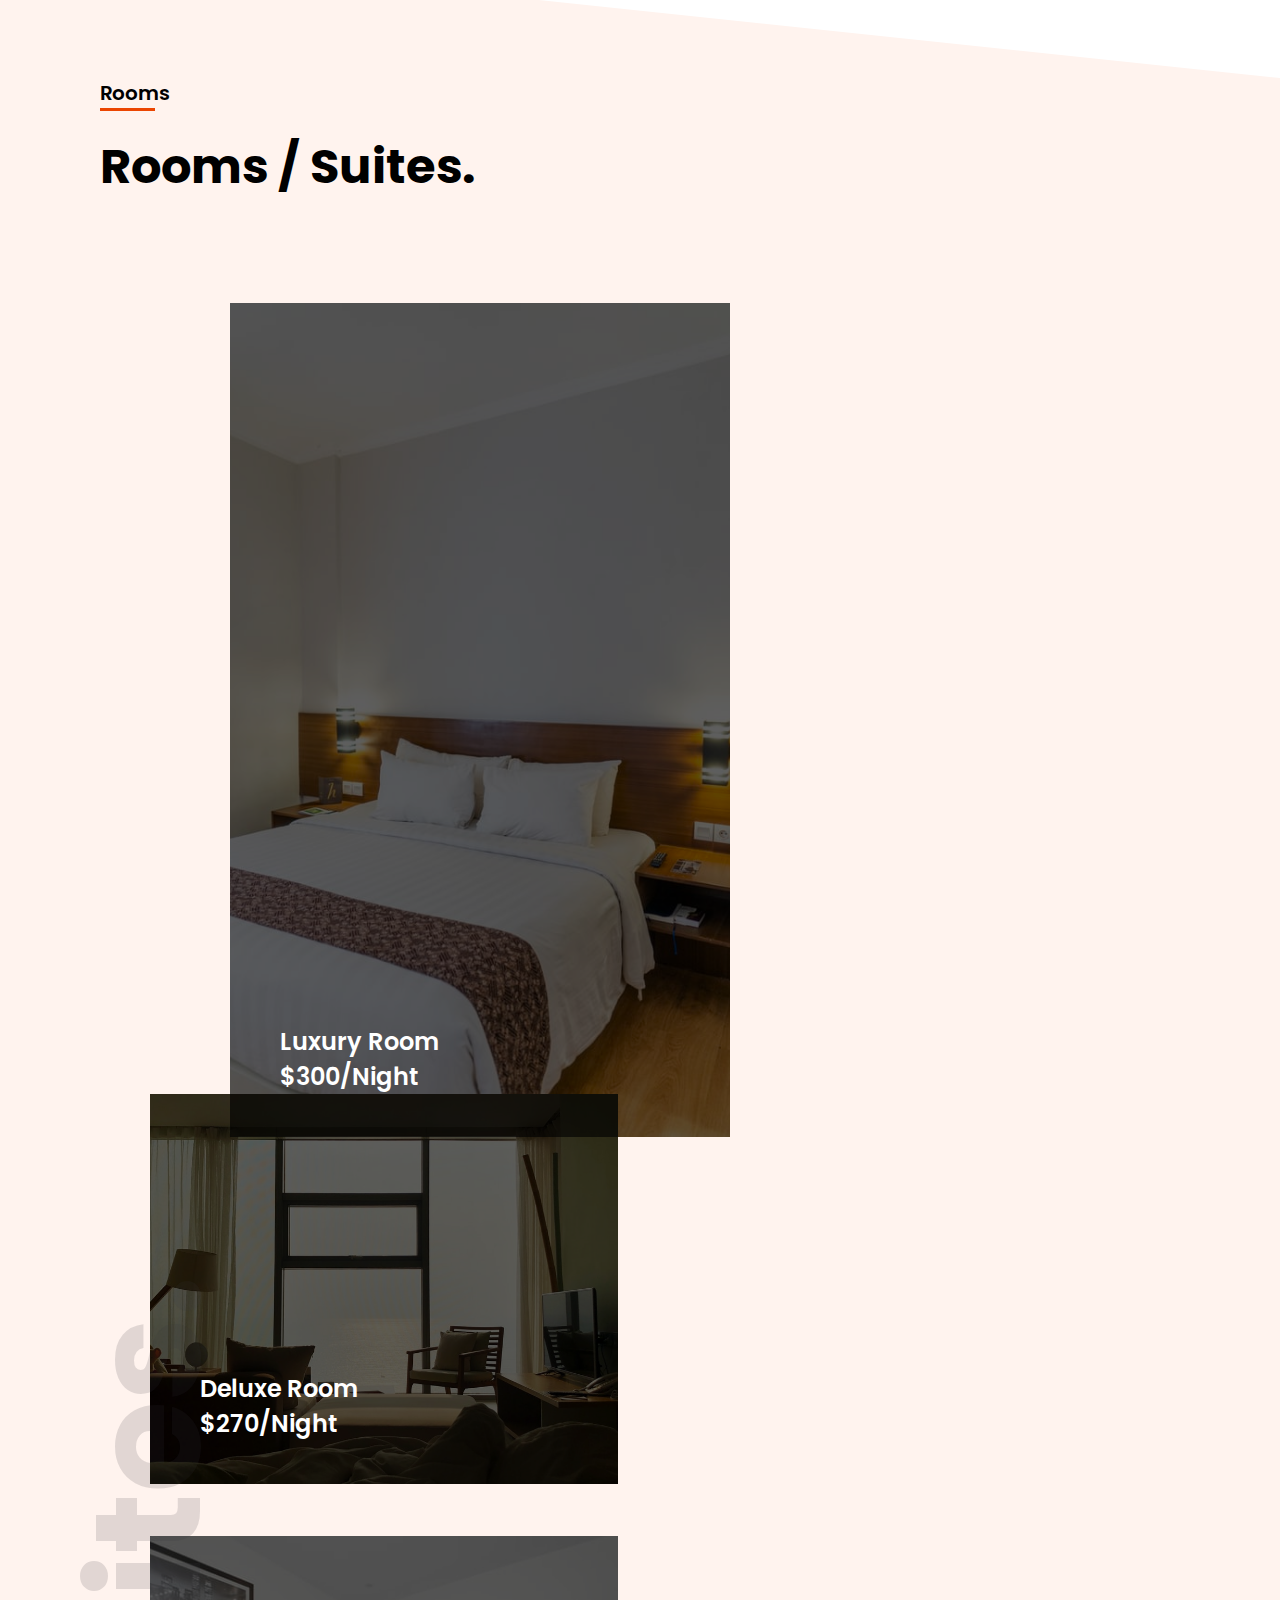
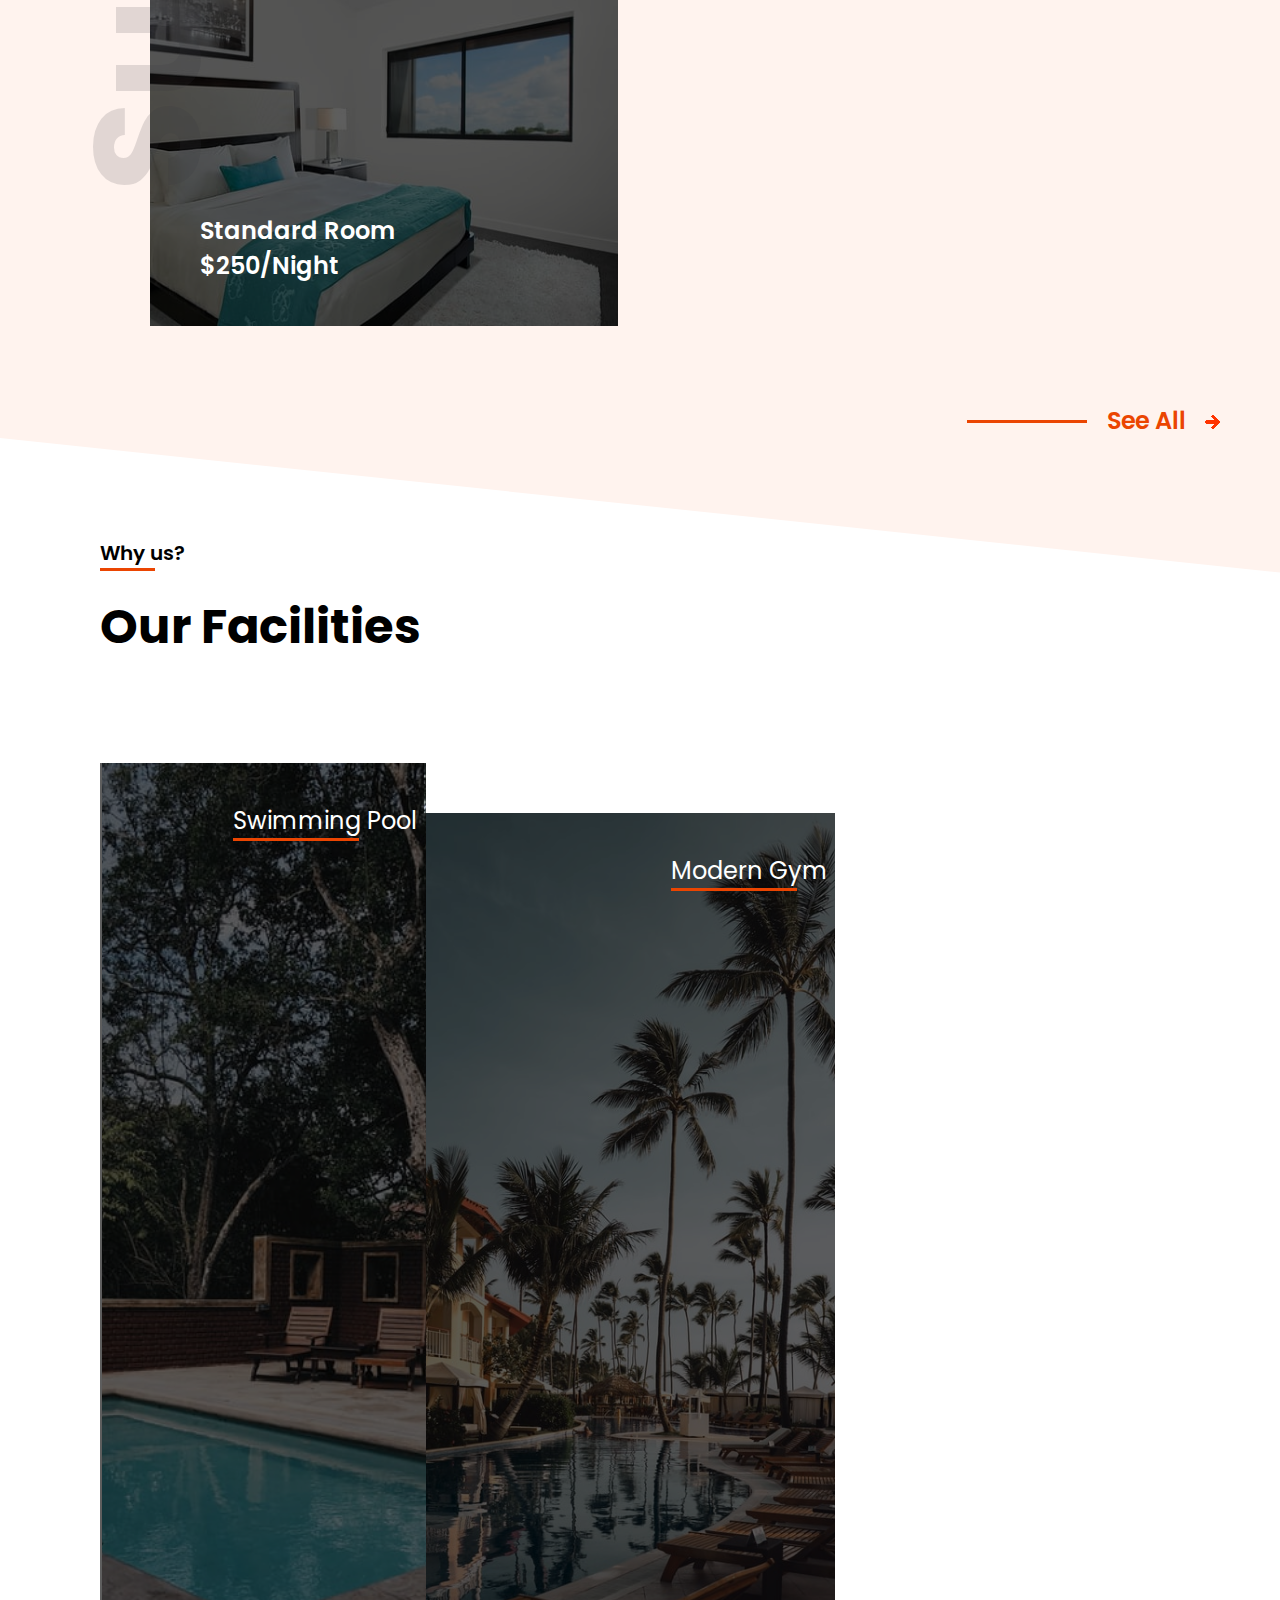
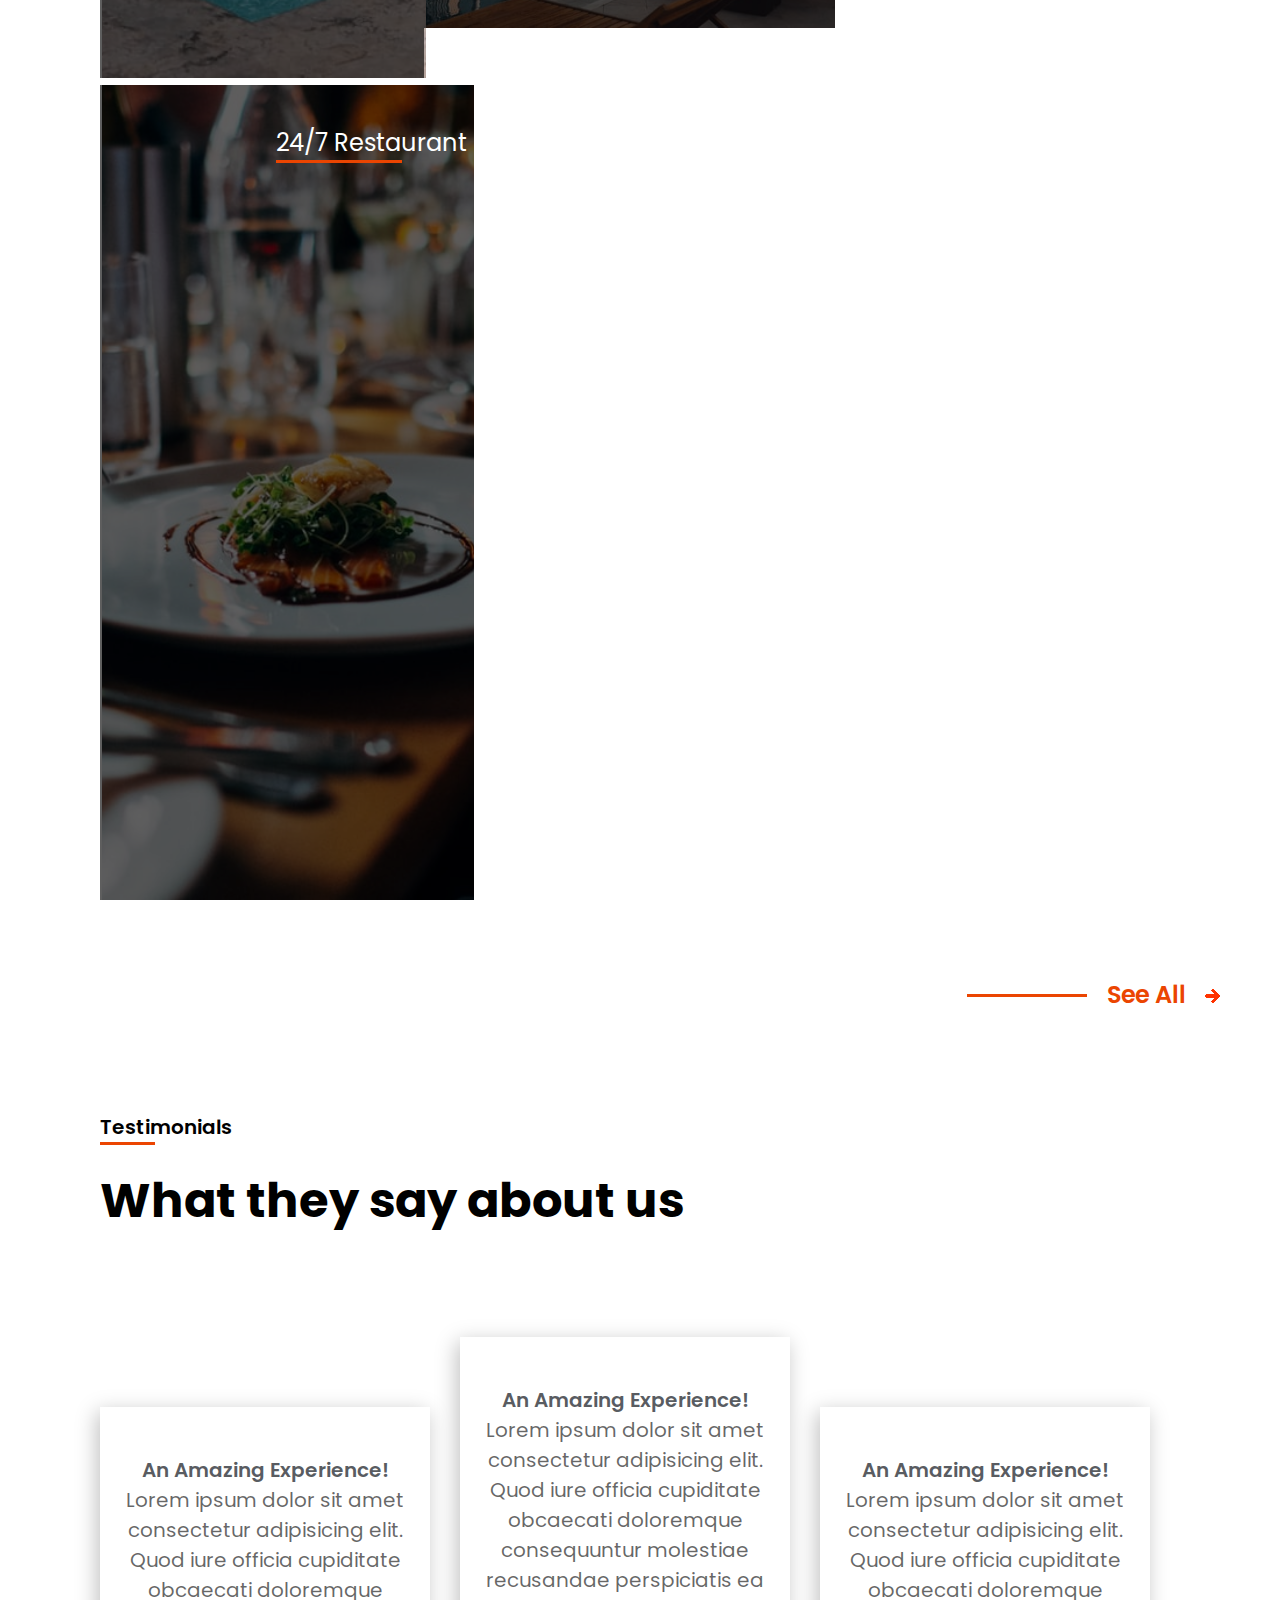
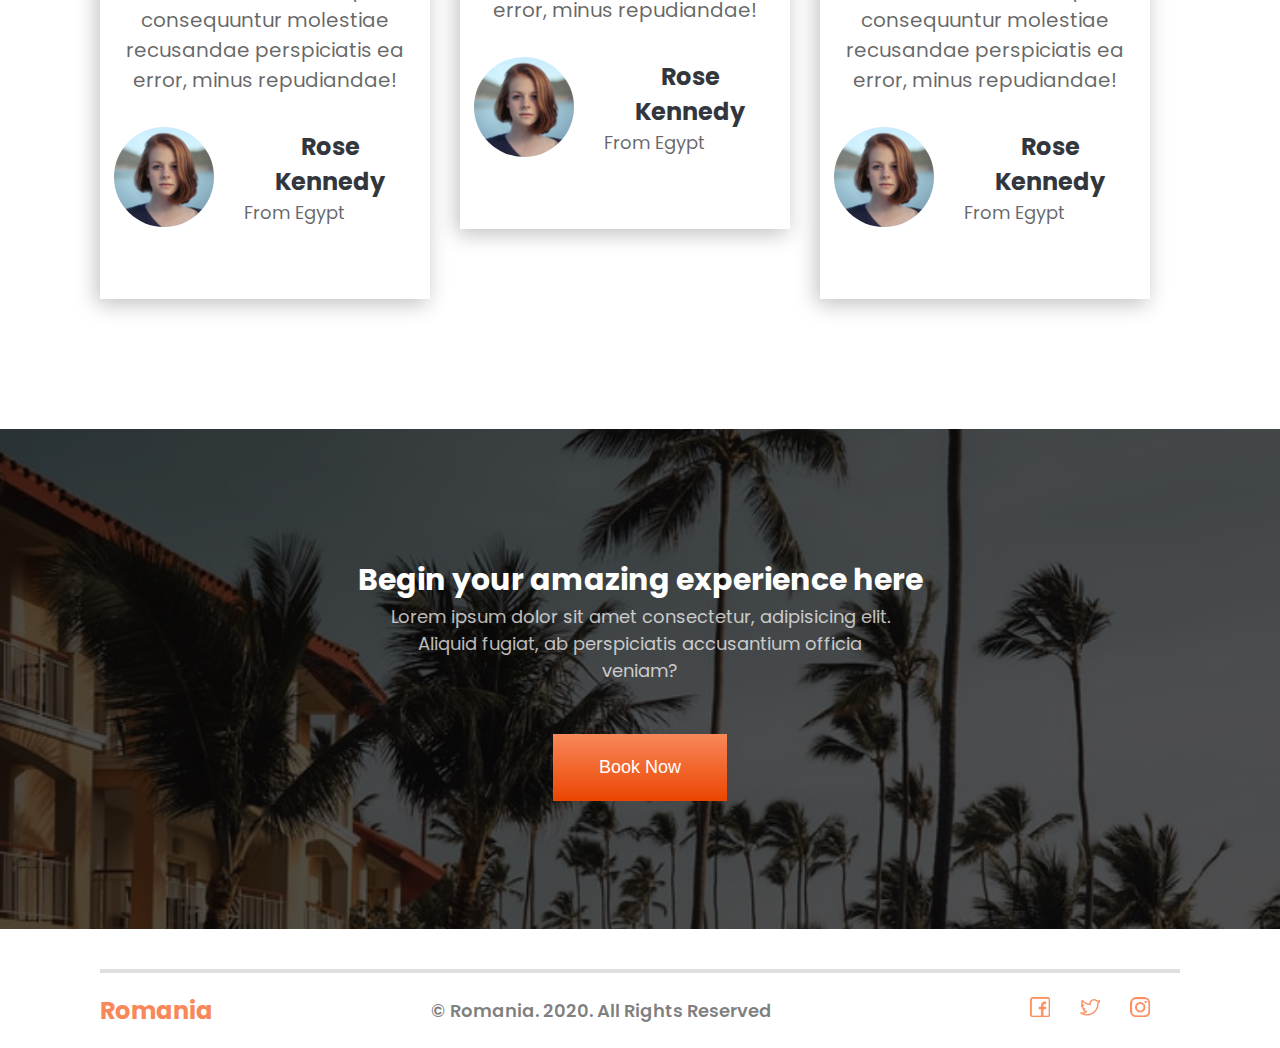
==== commit cbfa8c19: "Add files via upload" ====
--- a/index.html
+++ b/index.html
@@ -1,233 +1,232 @@
-<!DOCTYPE html>
-<html lang="en">
-<head>
-  <meta charset="UTF-8">
-  <meta name="viewport" content="width=device-width, initial-scale=1.0">
-  <link rel="stylesheet" href="./assets/css/index.css">
-  <link href="https://fonts.googleapis.com/css2?family=Poppins:wght@400;600;700&display=swap" rel="stylesheet">
-  <title>Romania</title>
-</head>
-<body>
-  <header>
-    <nav>
-      <div class="logo"><a href="#">Romania<span>.</span></a></div>
-      <ul class="main-nav">
-        <li><a href="#">About</a></li>
-        <li><a href="rooms.html">Rooms</a></li>
-        <li><a href="#">Gallery</a></li>
-        <li><a href="#">Contact</a></li>
-      </ul>
-      <div class="burger-menu">
-        <span class="lines"></span>
-      </div>
-    </nav>
-  </header>
-  <section id="hero">
-    <div class="background-overlay">
-      <div class="hero-content">
-        <p>Welcome to Hotel Romania</p>
-        <h1>Experience home away from home</h1>
-      </div>
-    </div>
-  </section>
-  <section id="tour">
-    <div id="inner-tour">
-      <div class="input-box">
-        <div class="box-content">
-          <input type="date" name="check-in-date" value="2020-06-08" id="check-in-date">
-          <label for="check-in-date">Check-In</label>
-        </div>
-      </div>
-      <div class="input-box">
-        <div class="box-content">
-          <input type="date" name="check-out-date" value="2020-06-08" id="check-out-date">
-          <label for="check-out-date">Check-Out</label>
-        </div>
-      </div>
-      <div class="input-box">
-        <div class="box-content">
-          <select name="guests" id="guests">
-            <option style="color: #F8885A;" value="1 Adult">1 Adult</option>
-            <option style="color: #F8885A;" value="2 Adults" selected>2 Adults</option>
-            <option style="color: #F8885A;" value="3 Adults">3 Adults</option>
-          </select>
-          <label>Guests</label>
-        </div>
-      </div>
-      <div class="input-box">
-        <input type="submit" value="Check Rates">
-      </div>
-    </div>
-  </section>
-  <section id="about-us">
-    <div class="watermark-tag">Explore.</div>
-    <div class="inner-content">
-      <h4>About Us</h4>
-      <h2>Your comfort begins here</h2>
-      <div class="about-us-content">
-        <img src="./assets/images/footer img.jpg" alt="about-us" />
-        <div class="sub-content">
-          <p>Lorem, ipsum dolor sit amet consectetur adipisicing elit. Non dignissimos alias id eaque autem doloremque sint sit ea harum a obcaecati cum debitis, vero voluptatibus eligendi illo ipsum natus earum soluta, fugit dolor. Sunt sequi aut tenetur error porro voluptas culpa, fugit repudiandae, sit dignissimos neque eveniet, at inventore quaerat.</p>
-          <a href="#">Explore</a>
-        </div>
-      </div>
-    </div>
-  </section>
-  <section id="rooms">
-    <div class="watermark-tag">Suites.</div>
-    <div class="inner-content">
-      <h4>Rooms</h4>
-      <h2>Rooms / Suites.</h2>
-      <div class="room-gallery">
-        <div class="luxury-room">
-          <div class="overlay"></div>
-          <img src="./assets/images/luxury room.jpg" alt="Luxury room">
-          <p>Luxury Room <span>$300/Night</span></p>
-        </div>
-        <div class="room-group">
-          <div class="deluxe-room">
-            <div class="overlay"></div>
-            <img src="./assets/images/deluxe room.jpg" alt="Deluxe room">
-            <p>Deluxe Room <span>$270/Night</span></p>
-          </div>
-          <div class="standard-room">
-            <div class="overlay"></div>
-            <img src="./assets/images/standard room.jpg" alt="Standard room">
-            <p>Standard Room <span>$250/Night</span></p>
-          </div>
-        </div>
-      </div>
-      <div class="slider-indicators">
-        <a href="#luxury-room" class="slider-indicator current-slide"></a>
-        <a href="#deluxe-room" class="slider-indicator"></a>
-        <a href="#standard-room" class="slider-indicator"></a>
-      </div>
-      <div class="room-gallery-mobile">
-        <div class="luxury-room" id="luxury-room">
-          <div class="overlay"></div>
-          <img src="./assets/images/luxury room.jpg" alt="Luxury room">
-          <p>Luxury Room <span>$300/Night</span></p>
-        </div>
-        <div class="deluxe-room" id="deluxe-room">
-          <div class="overlay"></div>
-          <img src="./assets/images/deluxe room.jpg" alt="Deluxe room">
-          <p>Deluxe Room <span>$270/Night</span></p>
-        </div>
-        <div class="standard-room" id="standard-room">
-          <div class="overlay"></div>
-          <img src="./assets/images/standard room.jpg" alt="Standard room">
-          <p>Standard Room <span>$250/Night</span></p>
-        </div>
-      </div>
-      <a class="suites-link" href="#">See All</a>
-    </div>
-  </section>
-  <section id="facilities">
-    <div class="inner-content">
-      <h4>Why us?</h4>
-      <h2>Our Facilities</h2>
-      <div class="facilities-group">
-        <div class="facility">
-          <div class="overlay"></div>
-          <img src="./assets/images/swimming pool.jpg" alt="swimming pool"/>
-          <p>Swimming Pool</p>
-        </div>
-        <div class="facility">
-          <div class="overlay"></div>
-          <img src="./assets/images/footer img.jpg" alt="mordern gym">
-          <p>Modern Gym</p>
-        </div>
-        <div class="facility">
-          <div class="overlay"></div>
-          <img src="./assets/images/restaurant.jpg" alt="24/7 Restaurant">
-          <p>24/7 Restaurant</p>
-        </div>
-      </div>
-      <div class="slider-indicators">
-        <a href="#swimming-pool" class="slider-indicator-2 current-slide-2"></a>
-        <a href="#modern-gym" class="slider-indicator-2"></a>
-        <a href="#restaurant" class="slider-indicator-2"></a>
-      </div>
-      <div class="facilities-group-mobile">
-        <div class="facility" id="swimming-pool">
-          <div class="overlay"></div>
-          <img src="./assets/images/swimming pool.jpg" alt="swimming pool"/>
-          <p>Swimming Pool</p>
-        </div>
-        <div class="facility" id="modern-gym">
-          <div class="overlay"></div>
-          <img src="./assets/images/footer img.jpg" alt="mordern gym">
-          <p>Modern Gym</p>
-        </div>
-        <div class="facility" id="restaurant">
-          <div class="overlay"></div>
-          <img src="./assets/images/restaurant.jpg" alt="24/7 Restaurant">
-          <p>24/7 Restaurant</p>
-        </div>
-      </div>
-      <a class="facilities-link" href="#">See All</a>
-    </div>
-  </section>
-  <section id="testimonials">
-    <div class="inner-content">
-      <h4>Testimonials</h4>
-      <h2>What they say about us</h2>
-      <div class="slider-indicators">
-        <a href="#testimonial-1" class="slider-indicator-3 current-slide-3"></a>
-        <a href="#testimonial-2" class="slider-indicator-3"></a>
-        <a href="#testimonial-3" class="slider-indicator-3"></a>
-      </div>
-      <div class="testimonials-group">
-        <div class="testimonial" id="testimonial-1">
-          <h5>An Amazing Experience!</h5>
-          <p>Lorem ipsum dolor sit amet consectetur adipisicing elit. Quod iure officia cupiditate obcaecati doloremque consequuntur molestiae recusandae perspiciatis ea error, minus repudiandae!</p>
-          <div class="personal-info">
-            <img src="./assets/images/avatar.jpg" alt="avatar">
-            <p>Rose Kennedy<small>From Egypt</small></p>
-          </div>
-        </div>
-        <div class="testimonial" id="testimonial-2">
-          <h5>An Amazing Experience!</h5>
-          <p>Lorem ipsum dolor sit amet consectetur adipisicing elit. Quod iure officia cupiditate obcaecati doloremque consequuntur molestiae recusandae perspiciatis ea error, minus repudiandae!</p>
-          <div class="personal-info">
-            <img src="./assets/images/avatar.jpg" alt="avatar">
-            <p>Rose Kennedy<small>From Egypt</small></p>
-          </div>
-        </div>
-        <div class="testimonial" id="testimonial-3">
-          <h5>An Amazing Experience!</h5>
-          <p>Lorem ipsum dolor sit amet consectetur adipisicing elit. Quod iure officia cupiditate obcaecati doloremque consequuntur molestiae recusandae perspiciatis ea error, minus repudiandae!</p>
-          <div class="personal-info">
-            <img src="./assets/images/avatar.jpg" alt="avatar">
-            <p>Rose Kennedy<small>From Egypt</small></p>
-          </div>
-        </div>
-      </div>
-    </div>
-  </section>
-  <section id="sub-footer">
-    <div class="background-overlay">
-      <div class="inner-content">
-        <h2>Begin your amazing experience here</h2>
-        <p>Lorem ipsum dolor sit amet consectetur, adipisicing elit. Aliquid fugiat, ab perspiciatis accusantium officia veniam?</p>
-        <button href="#">Book Now</button>
-      </div>
-    </div>
-  </section>
-  <footer>
-    <div class="inner-content">
-      <hr>
-      <div class="major-footer">
-        <p class="footer-logo">Romania</p>
-        <p class="copyright">&copy; Romania. 2020. All Rights Reserved</p>
-        <ul class="footer-icons">
-          <li><a href="#"><img src="./assets//images/facebook.png" width="20px" alt="facebook icon"/></a></li>
-          <li><a href="#"><img src="./assets/images/twitter.png" width="20px" alt="twitter icon"/></a></li>
-          <li><a href="#"><img src="./assets//images/instagram.png" width="20px" alt="instagram icon"/></a></li>
-        </ul>
-      </div>
-    </div>
-  </footer>
-</body>
-<script src="./assets/js/script.js"></script>
+<!DOCTYPE html>
+<html lang="en">
+<head>
+  <meta charset="UTF-8">
+  <meta name="viewport" content="width=device-width, initial-scale=1.0">
+  <link rel="stylesheet" href="./assets/css/index.css">
+  <title>Romania</title>
+</head>
+<body>
+  <header>
+    <nav>
+      <div class="logo"><a href="index.html">Romania<span>.</span></a></div>
+      <ul class="main-nav">
+        <li><a class="active-menu" href="index.html">About</a></li>
+        <li><a href="rooms.html">Rooms</a></li>
+        <li><a href="facilities.html">Gallery</a></li>
+        <li><a href="contact.html">Contact</a></li>
+      </ul>
+      <div class="burger-menu">
+        <span class="lines"></span>
+      </div>
+    </nav>
+  </header>
+  <section id="hero">
+    <div class="background-overlay">
+      <div class="hero-content">
+        <p>Welcome to Hotel Romania</p>
+        <h1>Experience home away from home</h1>
+      </div>
+    </div>
+  </section>
+  <section id="tour">
+    <div id="inner-tour">
+      <div class="input-box">
+        <div class="box-content">
+          <input type="date" name="check-in-date" value="2020-06-08" id="check-in-date">
+          <label for="check-in-date">Check-In</label>
+        </div>
+      </div>
+      <div class="input-box">
+        <div class="box-content">
+          <input type="date" name="check-out-date" value="2020-06-08" id="check-out-date">
+          <label for="check-out-date">Check-Out</label>
+        </div>
+      </div>
+      <div class="input-box">
+        <div class="box-content">
+          <select name="guests" id="guests">
+            <option style="color: #F8885A;" value="1 Adult">1 Adult</option>
+            <option style="color: #F8885A;" value="2 Adults" selected>2 Adults</option>
+            <option style="color: #F8885A;" value="3 Adults">3 Adults</option>
+          </select>
+          <label>Guests</label>
+        </div>
+      </div>
+      <div class="input-box">
+        <input type="submit" value="Check Rates">
+      </div>
+    </div>
+  </section>
+  <section id="about-us">
+    <div class="watermark-tag">Explore.</div>
+    <div class="inner-content">
+      <h4>About Us</h4>
+      <h2>Your comfort begins here</h2>
+      <div class="about-us-content">
+        <img src="./assets/images/footer img.jpg" alt="about-us" />
+        <div class="sub-content">
+          <p>Lorem, ipsum dolor sit amet consectetur adipisicing elit. Non dignissimos alias id eaque autem doloremque sint sit ea harum a obcaecati cum debitis, vero voluptatibus eligendi illo ipsum natus earum soluta, fugit dolor. Sunt sequi aut tenetur error porro voluptas culpa, fugit repudiandae, sit dignissimos neque eveniet, at inventore quaerat.</p>
+          <a href="#">Explore</a>
+        </div>
+      </div>
+    </div>
+  </section>
+  <section id="rooms">
+    <div class="watermark-tag">Suites.</div>
+    <div class="inner-content">
+      <h4>Rooms</h4>
+      <h2>Rooms / Suites.</h2>
+      <div class="room-gallery">
+        <div class="luxury-room">
+          <div class="overlay"></div>
+          <img src="./assets/images/luxury room.jpg" alt="Luxury room">
+          <p>Luxury Room <span>$300/Night</span></p>
+        </div>
+        <div class="room-group">
+          <div class="deluxe-room">
+            <div class="overlay"></div>
+            <img src="./assets/images/deluxe room.jpg" alt="Deluxe room">
+            <p>Deluxe Room <span>$270/Night</span></p>
+          </div>
+          <div class="standard-room">
+            <div class="overlay"></div>
+            <img src="./assets/images/standard room.jpg" alt="Standard room">
+            <p>Standard Room <span>$250/Night</span></p>
+          </div>
+        </div>
+      </div>
+      <div class="slider-indicators">
+        <a href="#luxury-room" class="slider-indicator current-slide"></a>
+        <a href="#deluxe-room" class="slider-indicator"></a>
+        <a href="#standard-room" class="slider-indicator"></a>
+      </div>
+      <div class="room-gallery-mobile">
+        <div class="luxury-room" id="luxury-room">
+          <div class="overlay"></div>
+          <img src="./assets/images/luxury room.jpg" alt="Luxury room">
+          <p>Luxury Room <span>$300/Night</span></p>
+        </div>
+        <div class="deluxe-room" id="deluxe-room">
+          <div class="overlay"></div>
+          <img src="./assets/images/deluxe room.jpg" alt="Deluxe room">
+          <p>Deluxe Room <span>$270/Night</span></p>
+        </div>
+        <div class="standard-room" id="standard-room">
+          <div class="overlay"></div>
+          <img src="./assets/images/standard room.jpg" alt="Standard room">
+          <p>Standard Room <span>$250/Night</span></p>
+        </div>
+      </div>
+      <a class="suites-link" href="#">See All</a>
+    </div>
+  </section>
+  <section id="facilities">
+    <div class="inner-content">
+      <h4>Why us?</h4>
+      <h2>Our Facilities</h2>
+      <div class="facilities-group">
+        <div class="facility">
+          <div class="overlay"></div>
+          <img src="./assets/images/swimming pool.jpg" alt="swimming pool"/>
+          <p>Swimming Pool</p>
+        </div>
+        <div class="facility">
+          <div class="overlay"></div>
+          <img src="./assets/images/footer img.jpg" alt="mordern gym">
+          <p>Modern Gym</p>
+        </div>
+        <div class="facility">
+          <div class="overlay"></div>
+          <img src="./assets/images/restaurant.jpg" alt="24/7 Restaurant">
+          <p>24/7 Restaurant</p>
+        </div>
+      </div>
+      <div class="slider-indicators">
+        <a href="#swimming-pool" class="slider-indicator-2 current-slide-2"></a>
+        <a href="#modern-gym" class="slider-indicator-2"></a>
+        <a href="#restaurant" class="slider-indicator-2"></a>
+      </div>
+      <div class="facilities-group-mobile">
+        <div class="facility" id="swimming-pool">
+          <div class="overlay"></div>
+          <img src="./assets/images/swimming pool.jpg" alt="swimming pool"/>
+          <p>Swimming Pool</p>
+        </div>
+        <div class="facility" id="modern-gym">
+          <div class="overlay"></div>
+          <img src="./assets/images/footer img.jpg" alt="mordern gym">
+          <p>Modern Gym</p>
+        </div>
+        <div class="facility" id="restaurant">
+          <div class="overlay"></div>
+          <img src="./assets/images/restaurant.jpg" alt="24/7 Restaurant">
+          <p>24/7 Restaurant</p>
+        </div>
+      </div>
+      <a class="facilities-link" href="#">See All</a>
+    </div>
+  </section>
+  <section id="testimonials">
+    <div class="inner-content">
+      <h4>Testimonials</h4>
+      <h2>What they say about us</h2>
+      <div class="slider-indicators">
+        <a href="#testimonial-1" class="slider-indicator-3 current-slide-3"></a>
+        <a href="#testimonial-2" class="slider-indicator-3"></a>
+        <a href="#testimonial-3" class="slider-indicator-3"></a>
+      </div>
+      <div class="testimonials-group">
+        <div class="testimonial" id="testimonial-1">
+          <h5>An Amazing Experience!</h5>
+          <p>Lorem ipsum dolor sit amet consectetur adipisicing elit. Quod iure officia cupiditate obcaecati doloremque consequuntur molestiae recusandae perspiciatis ea error, minus repudiandae!</p>
+          <div class="personal-info">
+            <img src="./assets/images/avatar.jpg" alt="avatar">
+            <p>Rose Kennedy<small>From Egypt</small></p>
+          </div>
+        </div>
+        <div class="testimonial" id="testimonial-2">
+          <h5>An Amazing Experience!</h5>
+          <p>Lorem ipsum dolor sit amet consectetur adipisicing elit. Quod iure officia cupiditate obcaecati doloremque consequuntur molestiae recusandae perspiciatis ea error, minus repudiandae!</p>
+          <div class="personal-info">
+            <img src="./assets/images/avatar.jpg" alt="avatar">
+            <p>Rose Kennedy<small>From Egypt</small></p>
+          </div>
+        </div>
+        <div class="testimonial" id="testimonial-3">
+          <h5>An Amazing Experience!</h5>
+          <p>Lorem ipsum dolor sit amet consectetur adipisicing elit. Quod iure officia cupiditate obcaecati doloremque consequuntur molestiae recusandae perspiciatis ea error, minus repudiandae!</p>
+          <div class="personal-info">
+            <img src="./assets/images/avatar.jpg" alt="avatar">
+            <p>Rose Kennedy<small>From Egypt</small></p>
+          </div>
+        </div>
+      </div>
+    </div>
+  </section>
+  <section id="sub-footer">
+    <div class="background-overlay">
+      <div class="inner-content">
+        <h2>Begin your amazing experience here</h2>
+        <p>Lorem ipsum dolor sit amet consectetur, adipisicing elit. Aliquid fugiat, ab perspiciatis accusantium officia veniam?</p>
+        <button href="#">Book Now</button>
+      </div>
+    </div>
+  </section>
+  <footer>
+    <div class="inner-content">
+      <hr>
+      <div class="major-footer">
+        <p class="footer-logo">Romania</p>
+        <p class="copyright">&copy; Romania. 2020. All Rights Reserved</p>
+        <ul class="footer-icons">
+          <li><a href="#"><img src="./assets//images/facebook.png" width="20px" alt="facebook icon"/></a></li>
+          <li><a href="#"><img src="./assets/images/twitter.png" width="20px" alt="twitter icon"/></a></li>
+          <li><a href="#"><img src="./assets//images/instagram.png" width="20px" alt="instagram icon"/></a></li>
+        </ul>
+      </div>
+    </div>
+  </footer>
+</body>
+<script src="./assets/js/script.js"></script>
 </html>--- a/assets/css/index.css
+++ b/assets/css/index.css
@@ -1,1173 +1,1248 @@
-*{
-    margin:0;
-    box-sizing:border-box;
-}
-
-body {
-    font-family: 'Poppins', sans-serif;
-    overflow-x: hidden;
-}
-
-nav {
-    display: flex;
-    justify-content: space-between;
-    align-items: center;
-    box-sizing: border-box;
-    position: relative;
-    height: 75px;
-    padding: 0 100px;
-    z-index: 25;
-}
-
-nav .logo a {
-    font-size: 24px;
-    font-weight: bold;
-    text-decoration: none;
-    color: #fff;
-}
-
-nav .logo a span {
-    font-size: 50px;
-    color: #F8885A;
-    display: inline-block;
-    margin-left: 5px;
-    line-height: 0;
-}
-
-.main-nav {
-    display: flex;
-}
-
-.main-nav li {
-    list-style-type: none;
-}
-
-.main-nav li a {
-    font-size: 18px;
-    display: inline-block;
-    margin-left: 56px;
-    text-decoration: none;
-    color: #fff;
-}
-
-.main-nav li:first-child a {
-    margin-left: 0px;
-}
-
-#hero {
-    background-image: url(../images/hero\ image.jpg);
-    background-size: cover;
-    background-repeat: none;
-    height: 620px;
-    margin-top: -75px;
-}
-
-.background-overlay {
-    position: relative;
-    z-index: 10;
-    top: 0;
-    left: 0;
-    width: 100%;
-    height: 100%;
-    background-color: rgba(0, 0, 0, 0.63);
-}
-
-.hero-content {
-    padding: 200px 100px 0;
-    width: 800px;
-    color: #FCFCFC;
-}
-
-.hero-content p {
-    font-size: 24px;
-    margin-bottom: 0px;
-    padding-bottom: 0;
-}
-
-.hero-content h1 {
-    font-size: 48px;
-    text-transform: capitalize;
-    line-height: 72px;
-    padding-top: 0px;
-    margin-top: 14px;
-}
-
-#hero-rooms, #hero-facilities {
-    background-image: linear-gradient(rgba(0, 0, 0, 0.63),rgba(0, 0, 0, 0.63)),url("../images/hero\ image.jpg");  
-    background-position: center;
-    background-repeat: no-repeat;
-    background-size:cover;
-    height: 348px;
-}
-
-#hero-rooms .inner-content, #hero-facilities .inner-content {
-    padding: 0 100px;
-}
-
-#hero-rooms .inner-content h2, #hero-facilities .inner-content h2 {
-    margin-top:-75px;
-    text-align:center;
-    font-weight: bold;
-    font-size: 36px;
-    line-height: 54px;
-    color: #FCFCFC;
-    padding-top: 170px;
-}
-
-#tour {
-    padding: 0 100px;
-}
-
-#inner-tour {
-    display: flex;
-    /* flex-wrap: wrap; */
-    justify-content: space-between;
-}
-
-#inner-tour .input-box {
-    background-color: #33373D;
-    display: table;
-    width: 100%;
-    margin-right: 15px;
-    margin-top: -78px;
-    box-sizing: border-box;
-    height: 152px;
-    z-index: 200;
-    justify-content: center;
-    align-items: center;
-    box-shadow: 5px 4px 5px rgba(0, 0, 0, 0.5);
-}
-
-#inner-tour .input-box:last-child {
-    background: linear-gradient(180deg, #F8885A 0%, #EB4501 100%);
-    display: flex;
-    justify-content: center;
-    align-items: center;
-    color: #fff;
-}
-
-#inner-tour .input-box:last-child:after {
-    content: url(../images/next.png);
-    margin-left: 18px;
-}
-
-#inner-tour .input-box .box-content {
-    width: 80%;
-    margin: 0 auto;
-    padding-top: 20%;
-}
-
-#inner-tour .input-box label {
-    color: #fff;
-    /* text-align: left; */
-    display: block;
-    text-transform: uppercase;
-    font-size: 14px;
-    align-content: flex-start;
-}
-
-#inner-tour .input-box input {
-    background: none;
-    border: none;
-    font-family: 'Poppins', sans-serif;
-    font-size: 20px;
-    font-weight: 600;
-    color: #F8885A;
-}
-
-#inner-tour .input-box:last-child input {
-    color: #fff;
-}
-
-#inner-tour .input-box input:focus {
-    border: none;
-    outline: none;
-}
-
-#inner-tour .input-box select {
-    background: none;
-    border: none;
-    font-family: 'Poppins', sans-serif;
-    font-size: 20px;
-    font-weight: 600;
-    color: #F8885A;
-    width: 100%;
-}
-
-#inner-tour .input-box select:focus {
-    border: none;
-    outline: none;
-}
-
-#about-us {
-    position: relative;
-}
-
-#about-us .inner-content, #rooms .inner-content, #facilities .inner-content, #testimonials .inner-content {
-    padding: 100px 100px 0px;
-}
-
-#about-us .inner-content h4, #rooms .inner-content h4, #facilities .inner-content h4, #testimonials .inner-content h4 {
-    font-size: 24px;
-    font-weight: 600;
-}
-
-#about-us .inner-content h4:after, #rooms .inner-content h4:after, #facilities .inner-content h4:after, #testimonials .inner-content h4:after {
-    content: ' ';
-    width: 55px;
-    height: 3px;
-    display: block;
-    background-color: #EB4501;
-}
-
-#about-us .inner-content h2, #rooms .inner-content h2, #facilities .inner-content h2, #testimonials .inner-content h2 {
-    font-size: 48px;
-    margin-top: 20px;
-}
-
-#about-us .inner-content .about-us-content {
-    display: flex;
-    flex-wrap: wrap;
-    margin-top: 100px;
-    align-items: center;
-}
-
-#about-us .inner-content .about-us-content img {
-    height: 459px;
-    width: 461px;
-    object-fit: cover;
-}
-
-#about-us .inner-content .about-us-content .sub-content {
-    width: 431px;
-    margin-left: 128px;
-}
-
-#about-us .inner-content .about-us-content .sub-content p {
-    color: rgba(0, 0, 0, 0.56);
-    font-size: 20px;
-}
-
-#about-us .inner-content .about-us-content .sub-content a, #rooms .inner-content a, #facilities .inner-content a {
-    font-size: 24px;
-    color: #EB4501;
-    text-decoration: none;
-    display: inline-block;
-    font-weight: 600;
-    margin-top: 60px;
-}
-
-#about-us .inner-content .about-us-content .sub-content a:after, #rooms .inner-content a:after, #facilities .inner-content a:after {
-    content: url(../images/next-white.png);
-    margin-left: 18px;
-}
-
-#about-us .inner-content .about-us-content .sub-content a:before, #rooms .inner-content a:before, #facilities .inner-content a:before {
-    content: ' ';
-    height: 3.5px;
-    width: 120px;
-    margin-bottom: 6px;
-    background-color: #EB4501;
-    display: inline-block;
-    margin-right: 20px;
-}
-
-#about-us .watermark-tag {
-    display: inline-block;
-    position: absolute;
-    z-index: 1000;
-    top: 50%;
-    /* line-height: 0px; */
-    right: -200px;
-    transform: rotate(-90deg);
-    font-weight: bold;
-    font-size: 150px;
-    color: rgba(51, 55, 61, 0.15);
-}
-
-#rooms {
-    position: relative;
-    background-color:rgb(255, 243, 238);
-    margin-top: 200px;
-    padding-top: 0;
-}
-
-#rooms .inner-content {
-    padding-top: 0;
-}
-
-#rooms:before, .deluxe-room:before {
-    top: 0px;
-    transform: skewY(6deg);
-    transform-origin: 100% 0;
-    height: 20%;
-    background-color:rgb(255, 243, 238);
-}
-
-#rooms:after, .deluxe-room:after {
-    bottom: 0;
-    transform: skewY(6deg);
-    transform-origin: 0%;
-    height: 20%;
-    background-color:rgb(255, 243, 238);
-}
-
-#rooms::before, #rooms::after, .deluxe-room:after, .deluxe-room::before {
-    /* background: inherit; */
-    content: "";
-    display: block;
-    left: 0;
-    position: absolute;
-    right: 0;
-    z-index: -1;
-    -webkit-backface-visibility: hidden;
-}
-
-#rooms .slider-indicators, #facilities .slider-indicators {
-    display: none;
-}
-
-#rooms .watermark-tag {
-    display: inline-block;
-    position: absolute;
-    z-index: 1000;
-    bottom: 20%;
-    left: -110px;
-    transform: rotate(-90deg);
-    font-weight: bold;
-    font-size: 150px;
-    color: rgba(51, 55, 61, 0.15);
-}
-
-#rooms .inner-content a, #facilities .inner-content a {
-    margin-top: 70px;
-    display: block;
-    text-align: right;
-    margin-right: -40px;
-}
-
-#rooms .inner-content .room-gallery {
-    display: flex;
-    flex-wrap: wrap;
-    margin-top: 100px;
-}
-
-#rooms .inner-content .room-gallery-mobile, #facilities .inner-content .facilities-group-mobile {
-    display: none;
-}
-
-#rooms .inner-content .room-gallery .luxury-room {
-    margin-left: 130px;
-    position: relative;
-}
-
-#rooms .inner-content .suites-link {
-    margin-top: 120px;
-}
-
-#rooms .inner-content .room-gallery .deluxe-room, #rooms .inner-content .room-gallery .standard-room {
-    position: relative;
-}
-
-#rooms .inner-content .room-gallery .standard-room {
-    margin-top: 95px;
-}
-
-#rooms .inner-content .room-gallery .deluxe-room .overlay, #rooms .inner-content .room-gallery .standard-room .overlay {
-    width: 100%;
-    height: 390px;
-    position: absolute;
-    top: 0;
-    left: 0;
-    z-index: 100;
-    background-color: rgba(0, 0, 0, 0.63);
-}
-
-#rooms .inner-content .room-gallery .luxury-room p, #rooms .inner-content .room-gallery .deluxe-room p, #rooms .inner-content .room-gallery .standard-room p {
-    position: relative;
-    margin-top: -120px;
-    left: 50px;
-    color: #fff;
-    font-size: 24px;
-    font-weight: 600;
-    z-index: 150;
-}
-
-#rooms .inner-content .room-gallery .luxury-room p span, #rooms .inner-content .room-gallery .deluxe-room p span, #rooms .inner-content .room-gallery .standard-room p span {
-    display: block;
-}
-
-#rooms .inner-content .room-gallery .room-group {
-    margin-left: 50px;
-}
-
-#rooms .inner-content .room-gallery .luxury-room img {
-    width: 500px;
-    height: 834px;
-    object-fit: cover;
-}
-
-#rooms .inner-content .room-gallery .luxury-room .overlay {
-    width: 100%;
-    height: 834px;
-    position: absolute;
-    top: 0;
-    left: 0;
-    z-index: 100;
-    background-color: rgba(0, 0, 0, 0.63);
-}
-
-#rooms .inner-content .room-gallery .deluxe-room img, #rooms .inner-content .room-gallery .standard-room img {
-    width: 468px;
-    height: 390px;
-    object-fit: cover;
-}
-
-#facilities .inner-content .facilities-group {
-    display: flex;
-    flex-wrap: wrap;
-    align-items: center;
-    margin-top: 100px;
-}
-
-#facilities .inner-content .facilities-group .facility {
-    position: relative;
-}
-
-#facilities .inner-content .facilities-group .facility .overlay {
-    width: 100%;
-    height: 815px;
-    position: absolute;
-    top: 0;
-    left: 0;
-    z-index: 100;
-    background-color: rgba(0, 0, 0, 0.63);
-}
-
-#facilities .inner-content .facilities-group .facility:first-child .overlay {
-    height: 915px;
-}
-
-#facilities .inner-content .facilities-group .facility:first-child {
-    flex-basis: 30%;
-}
-
-#facilities .inner-content .facilities-group .facility:nth-child(2) {
-    flex-basis: 33%;
-}
-#facilities .inner-content .facilities-group .facility:nth-child(3) {
-    flex-basis: 32%;
-}
-
-#facilities .inner-content .facilities-group .facility:first-child img {
-    width: 100%;
-    height: 915px;
-    object-fit: cover;
-    margin-left: 2px;
-}
-
-#facilities .inner-content .facilities-group .facility:nth-child(2) img {
-    width: 409px;
-    height: 815px;
-    object-fit: cover;
-    margin-left: 2px;
-}
-
-#facilities .inner-content .facilities-group .facility:nth-child(3) img {
-    width: 372px;
-    height: 815px;
-    object-fit: cover;
-    margin-left: 2px;
-}
-
-#facilities .inner-content .facilities-group .facility p {
-    position: absolute;
-    top: 0;
-    right: 7px;
-    color: #fff;
-    z-index: 150;
-    margin-top: 40px;
-    font-size: 24px;
-}
-
-#facilities .inner-content .facilities-group .facility p:after {
-    content: ' ';
-    width: 126px;
-    height: 3px;
-    display: block;
-    background-color: #EB4501;
-}
-
-#testimonials .inner-content .testimonials-group {
-    display: flex;
-    /* flex-wrap: wrap; */
-    margin-top: 100px;
-}
-
-#testimonials .inner-content .testimonials-group .testimonial {
-    flex-basis: 33%;
-    box-sizing: border-box;
-    box-sizing: border-box;
-    padding: 12px 14px;
-    background-color: #fff;
-    box-shadow: -3px 5px 20px rgba(0, 0, 0, 0.25);
-    margin-right: 30px;
-}
-
-#testimonials .inner-content .testimonials-group .testimonial:nth-child(1), #testimonials .inner-content .testimonials-group .testimonial:nth-child(3) {
-    position: relative;
-    top: 70px;
-}
-
-#testimonials .inner-content .testimonials-group .testimonial h5 {
-    font-size: 24px;
-    color: rgba(51, 55, 61, 0.82);
-    font-weight: 600;
-    text-align: center;
-    margin-top: 36px;
-}
-
-#testimonials .inner-content .testimonials-group .testimonial p {
-    font-size: 20px;
-    text-align: center;
-    color: rgba(0, 0, 0, 0.6);
-}
-
-#testimonials .inner-content .testimonials-group .testimonial .personal-info {
-    display: flex;
-    margin-top: 32px;
-    align-items: center;
-    justify-content: center;
-    margin-bottom: 60px;
-}
-
-#testimonials .inner-content .testimonials-group .testimonial .personal-info img {
-    width: 100px;
-    height: 100px;
-    border-radius: 50%;
-    object-fit: cover;
-}
-
-#testimonials .inner-content .testimonials-group .testimonial .personal-info p {
-    color: #33373D;
-    font-size: 24px;
-    font-weight: bold;
-    margin-left: 30px
-}
-
-#testimonials .inner-content .testimonials-group .testimonial .personal-info p small {
-    display: block;
-    text-align: left;
-    font-size: 18px;
-    color: rgba(0, 0, 0, 0.6);
-    font-weight: normal;
-}
-
-#sub-footer {
-    height: 500px;
-    background-image: url(../images/footer\ img.jpg);
-    background-size: cover;
-    background-repeat: no-repeat;
-    background-position: center;
-    margin-top: 200px;
-}
-
-#sub-footer .background-overlay {
-    display: flex;
-    justify-content: center;
-    background: rgba(0, 0, 0, 0.69)
-}
-
-#sub-footer .background-overlay .inner-content {
-    display: flex;
-    flex-direction: column;
-    align-items: center;
-    justify-content: center;
-}
-
-#sub-footer h2 {
-    font-size: 36px;
-    color: #fff;
-    text-align: center;
-}
-
-#sub-footer p {
-    font-size: 18px;
-    color: #fff;
-    text-align: center;
-    width: 50%;
-    margin: 0 auto;
-}
-
-#sub-footer button {
-    margin-top: 50px;
-    padding: 23px 46px;
-    font-size: 18px;
-    background: linear-gradient(180deg, #F8885A 0%, #EB4501 100%);
-    color: #fff;
-    cursor: pointer;
-    border: none;
-}
-
-footer .inner-content {
-    padding: 0 100px;
-}
-
-footer .inner-content  hr {
-    border: 2px solid rgba(0,0,0, 0.12);
-    margin-top: 40px;
-}
-
-footer .inner-content .major-footer {
-    display: flex;
-    flex-wrap: wrap;
-    align-items: center;
-    justify-content: space-between;
-    margin: 20px 0;
-}
-
-footer .inner-content .major-footer .footer-logo {
-    color: #F8885A;
-    font-size: 24px;
-    font-weight: bold;
-}
-
-footer .inner-content .major-footer .copyright {
-    font-size: 18px;
-    font-weight: 600;
-}
-
-footer .inner-content .major-footer ul {
-    display: flex;
-    list-style-type: none;
-}
-
-footer .inner-content .major-footer ul li {
-    margin-right: 30px;
-}
-
-.burger-menu {
-    display: none;
-}
-
-@media screen and (max-width: 600px) {
-    nav {
-        padding: 0 20px;
-    }
-
-    nav .main-nav {
-        background: linear-gradient(180deg, #F8885A 0%, #EB4501 100%);
-        display: block;
-        position: fixed;
-        top: 0;
-        left: 0;
-        height: 100vh;
-        width: 100%;
-        z-index: 900;
-        padding-inline-start: 0;
-        margin: 0;
-        text-align: center;
-        padding-top: 28vh;
-        transition: all 500ms cubic-bezier(0.68, -0.55, 0.265, 1.55);
-        transform: scale(0);
-        visibility: hidden;
-        opacity: 0;
-    }
-
-    .menu-popped {
-        opacity: 1 !important;
-        visibility: visible !important;
-        transform: scale(1) !important;
-    }
-
-    .menu-popped li {
-        opacity: 1 !important;
-        transform: translateX(0) !important;
-    }
-
-    nav .main-nav li {
-        padding: 8px 0;
-        transition: all 400ms 510ms;
-        opacity: 1;
-    }
-
-    nav .main-nav li:nth-child(odd) {
-        transform: translateX(30%);
-    }
-
-    nav .main-nav li:nth-child(even) {
-        transform: translateX(-30%);
-    }
-
-    nav .main-nav li a {
-        margin-left: 0;
-        font-size: 1.3rem;
-    }
-
-    nav .logo a {
-        font-size: 16px;
-    }
-
-    nav .burger-menu {
-        width: 20px;
-        height: 20px;
-        display: block;
-        margin-top: 20px;
-        z-index: 900;
-    }
-    nav .burger-menu .lines {
-        background-color: #fff;
-        height: 3px;
-        display: block;
-        transition: height 100ms;
-    }
-
-    .clicked .lines {
-        height: 0px !important;
-    }
-
-    .clicked .lines:after{
-        transform: rotate(45deg);
-        top: -3px !important;
-    }
-
-    .clicked .lines:before {
-        transform: rotate(-45deg);
-        bottom: 0px !important;
-    }
-
-    nav .burger-menu .lines:after, nav .burger-menu .lines:before {
-        content: ' ';
-        background-color: #fff;
-        height: 3px;
-        display: block;
-        position: relative;
-        transition: all 200ms;
-    }
-
-    nav .burger-menu .lines:after {
-        top: 4px;
-    }
-
-    nav .burger-menu .lines:before {
-        bottom: 8px;
-    }
-
-    #hero {
-        height: 360px;
-    }
-
-    .hero-content {
-        padding: 140px 0px 0;
-        color: #FCFCFC;
-        width: 100%;
-    }
-
-    .hero-content p, .hero-content h1 {
-        font-size: 18px;
-        text-align: center;
-        font-weight: bold;
-        margin: 0px;
-        line-height: 27px;
-    }
-
-    .hero-content p {
-        font-size: 20px;
-    }
-
-    .hero-content h1 {
-        font-weight: normal;
-    }
-
-    #inner-tour {
-        background-color: #fff;
-        box-sizing: border-box;
-        margin-top: -90px;
-        z-index: 10;
-        position: relative;
-        padding: 24px 30px;
-        box-shadow: 0px 4px 4px rgba(0, 0, 0, 0.25);
-        flex-wrap: wrap;
-    }
-
-    #inner-tour .input-box {
-        background: none;
-        box-shadow: none;
-        margin-top: 0;
-        height: auto;
-        margin-right: 0;
-        width: 100%;
-        display: block;
-    }
-
-    #inner-tour .input-box:last-child {
-        background: none;
-    }
-
-    #inner-tour .input-box .box-content {
-        padding-top: 12px;
-        margin: 0;
-        width: 100%;
-        position: relative;
-    }
-
-    #inner-tour .input-box:last-child:after {
-        content: none;
-        margin: 0;
-    }
-
-    #inner-tour .input-box:last-child {
-        padding-top: 12px;
-    }
-
-    #inner-tour .input-box:last-child input {
-        background: #F8885A;
-    }
-
-    #inner-tour .input-box label {
-        color: rgba(0, 0, 0, 0.63);
-        position: absolute;
-        top: 25px;
-        left: 16px;
-    }
-
-    #inner-tour .input-box input {
-        background: rgba(196, 196, 196, 0.1);
-        width: 100%;
-        color: rgba(0, 0, 0, 0);
-        font-size: 14px;
-        font-weight: normal;
-        padding: 10px 16px;
-        box-sizing: border-box;
-    }
-
-    #inner-tour .input-box input::-webkit-calendar-picker-indicator { 
-        background: url(../images/date.svg); 
-        background-repeat: no-repeat;
-    }
-
-    #inner-tour .input-box input:focus ~ label {
-        display: none;
-    }
-
-    #inner-tour .input-box select:focus ~ label {
-        display: none;
-    }
-
-    #inner-tour .input-box input:hover ~ label {
-        display: none;
-    }
-
-    #inner-tour .input-box input:focus, #inner-tour .input-box select:focus {
-        color: rgba(0, 0, 0, 0.63);
-    }
-
-    #inner-tour .input-box select {
-        background: rgba(196, 196, 196, 0.1);
-        width: 100%;
-        color: rgba(0, 0, 0, 0);
-        font-size: 14px;
-        font-weight: normal;
-        padding: 10px 16px;
-        box-sizing: border-box;
-        background-image: url(../images/dropdown.svg);
-        background-repeat: no-repeat;
-        background-position: right 20px top 50%, 0 0;
-        background-size: 1rem auto, 100%;
-        -moz-appearance: none;
-        -webkit-appearance: none;
-        appearance: none;
-    }
-
-    #about-us, #rooms, #facilities, #testimonials {
-        margin-top: 40px;
-    }
-
-    #about-us .inner-content .about-us-content {
-        margin-top: 33px;
-    }
-
-    #about-us .inner-content .about-us-content img {
-        width: 100%;
-        height: 354px;
-        object-fit: cover;
-    }
-
-    #tour {
-        padding: 0 28px;
-    }
-
-    #about-us .inner-content, #rooms .inner-content, #facilities .inner-content, #testimonials .inner-content {
-        padding: 30px 28px;
-    }
-
-    #rooms:before {
-        top: 0;
-    }
-    
-    #rooms:after {
-        bottom: 0;
-    }
-
-    #rooms .watermark-tag, #about-us .watermark-tag {
-        display: none;
-    }
-
-    #rooms .inner-content .room-gallery {
-        display: none;
-    }
-
-    #facilities {
-        position: relative;
-    }
-
-    #testimonials .inner-content {
-        position: relative;
-    }
-
-    #rooms .inner-content .slider-indicators, #facilities .inner-content .slider-indicators, #testimonials .inner-content .slider-indicators {
-        position: absolute;
-        bottom: 55px;
-        width: calc(100% - 40px);
-        text-align: center;
-    }
-
-    #rooms .slider-indicators, #facilities .slider-indicators {
-        display: block;
-    }
-
-    #testimonials .inner-content .slider-indicators {
-        bottom: 10px;
-    }
-
-    #rooms .inner-content .slider-indicators > a, #facilities .inner-content .slider-indicators > a, #testimonials .inner-content .slider-indicators > a {
-        display: inline-flex;
-        width: .9rem;
-        height: .9rem;
-        background: rgba(0, 0, 0, 0.56);
-        text-decoration: none;
-        border-radius: 50%;
-        margin: 0px 12px 0.5rem 0;
-    }
-
-    #rooms .inner-content .slider-indicators > a:active, #facilities .inner-content .slider-indicators > a:active, #testimonials .inner-content .slider-indicators > a:active {
-        background: #EB4501;
-    }
-
-    #rooms .inner-content .slider-indicators  a.current-slide, #facilities .inner-content .slider-indicators 
-    a.current-slide-2, #testimonials .inner-content .slider-indicators a.current-slide-3 {
-        background: #EB4501 !important;
-    }
-
-    #rooms .inner-content .slider-indicators > a:after, #facilities .inner-content .slider-indicators > a:after {
-        content: '';
-    }
-
-    #rooms .inner-content .suites-link {
-        margin-top: 50px;
-    }
-
-    #rooms .inner-content .room-gallery-mobile, #facilities .inner-content .facilities-group-mobile, #testimonials .inner-content .testimonials-group {
-        display: flex;
-        overflow-x: auto;
-        scroll-snap-type: x mandatory;
-        scroll-behavior: smooth;
-        -webkit-overflow-scrolling: touch;
-    }
-
-    #testimonials .inner-content .testimonials-group::-webkit-scrollbar, #rooms .inner-content .room-gallery-mobile::-webkit-scrollbar, #facilities .inner-content .facilities-group-mobile::-webkit-scrollbar {
-        display: none;
-    }
-
-    #rooms .inner-content .room-gallery-mobile > div, #facilities .inner-content .facilities-group-mobile .facility, #testimonials .inner-content .testimonials-group .testimonial {
-        flex-shrink: 0;
-        scroll-snap-align: start;
-        transform-origin: center left;
-        transform: scale(1);
-        transition: transform 0.5s;
-        margin-right: 20px;
-        width: 100%;
-    }
-
-    #about-us .inner-content h4:after, #rooms .inner-content h4:after, #facilities .inner-content h4:after, #testimonials .inner-content h4:after {
-        margin-top: 5px;
-    }
-
-    #rooms .inner-content .room-gallery-mobile .luxury-room, #rooms .inner-content .room-gallery-mobile .deluxe-room, #rooms .inner-content .room-gallery-mobile .standard-room, #facilities .inner-content .facilities-group-mobile .facility {
-        position: relative;
-    }
-
-    #rooms .inner-content .room-gallery-mobile img {
-        height: 448px;
-        width: 100%;
-        object-fit: cover;
-    }
-
-    #rooms .inner-content .room-gallery-mobile .overlay, #facilities .inner-content .facilities-group-mobile .facility .overlay {
-        background: rgba(0, 0, 0, 0.5);
-        position: absolute;
-        height: 448px;
-        width: 100%;
-        top: 0;
-        left: 0;
-    }
-
-    #rooms .inner-content .room-gallery-mobile p, #facilities .inner-content .facilities-group-mobile .facility p {
-        position: absolute;
-        color: #fff;
-        font-size: 18px;
-        font-weight: 600;
-        bottom: 30px;
-        left: 25px;
-    }
-
-    #rooms .inner-content .room-gallery-mobile p span {
-        display: block;
-    }
-
-    #facilities .inner-content .facilities-group {
-        display: none;
-    }
-
-    #facilities .inner-content .facilities-group-mobile .facility img {
-        height: 449px;
-        width: 100%;
-        object-fit: cover;
-    }
-
-    #facilities .inner-content .facilities-group .facility:first-child img, #facilities .inner-content .facilities-group .facility:nth-child(2) img, #facilities .inner-content .facilities-group .facility:nth-child(3) img{
-        max-width: 346px;
-        height: 449px;
-        object-fit: cover;
-    }
-
-    #testimonials .inner-content .testimonials-group {
-        flex-wrap: nowrap;
-        padding: 50px 10px;
-        box-sizing: border-box;
-        margin-top: 50px;
-    }
-
-    #testimonials .inner-content .testimonials-group .testimonial {
-        flex-basis: unset;
-        width: 100%;
-        position: relative;
-    }
-
-    #testimonials .inner-content .testimonials-group .testimonial:nth-child(1), #testimonials .inner-content .testimonials-group .testimonial:nth-child(3) {
-        top: 0;
-    }
-
-    #testimonials .inner-content .testimonials-group .testimonial h5 {
-        font-size: 18px;
-        margin-top: 50px;
-    }
-
-    #testimonials .inner-content .testimonials-group .testimonial p {
-        font-size: 16px;
-        margin-top: 30px;
-    }
-
-    #testimonials .inner-content .testimonials-group .testimonial .personal-info {
-        display: block;
-        text-align: center;
-    }
-
-    #testimonials .inner-content .testimonials-group .testimonial .personal-info img {
-        position: absolute;
-        top: -50px;
-        left: 35%;
-    }
-
-    #testimonials .inner-content .testimonials-group .testimonial .personal-info p {
-        margin-left: 0;
-    }
-
-    #testimonials .inner-content .testimonials-group .testimonial .personal-info p small {
-        text-align: center;
-        font-size: 14px;
-    }
-
-    #about-us .inner-content h4, #rooms .inner-content h4, #facilities .inner-content h4, #testimonials .inner-content h4 {
-        font-size: 18px;
-        font-weight: 600;
-        line-height: 20px;
-    }
-
-    #about-us .inner-content h2, #rooms .inner-content h2, #facilities .inner-content h2, #testimonials .inner-content h2 {
-        font-size: 24px;
-        line-height: 36px;
-        margin-bottom: 54px;
-    }
-
-    #rooms .inner-content a, #facilities .inner-content a {
-        margin-right: 0;
-        margin-top: 50px;
-    }
-
-    #about-us .inner-content .about-us-content .sub-content {
-        width: 100%;
-        margin-left: 0px;
-        margin-top: 15px;
-    }
-
-    #about-us .inner-content .about-us-content .sub-content p {
-        font-size: 16px;
-    }
-
-    #about-us .inner-content .about-us-content .sub-content a, #rooms .inner-content a, #facilities .inner-content a {
-        font-size: 18px;
-    }    
-
-    #about-us .inner-content .about-us-content .sub-content a:before, #rooms .inner-content a:before, #facilities .inner-content a:before {
-        display: none;
-    }
-
-    #sub-footer {
-        margin-top: 120px;
-        height: 364px;
-    }
-    
-
-    #sub-footer h2 {
-        font-size: 24px;
-        font-weight: 600;
-        padding: 0 20px;
-    }
-
-    #sub-footer p {
-        font-size: 14px;
-        width: 80%;
-    }
-
-    #sub-footer button {
-        font-size: 13px;
-        padding: 11px 12px;
-    }
-
-    footer .inner-content {
-        padding: 0 20px;
-    }
-
-    footer .inner-content hr, footer .inner-content .major-footer .footer-logo  {
-        display: none;
-    }
-
-    footer .inner-content .major-footer .copyright {
-        font-size: 14px;
-        margin-bottom: 20px;
-    }
-
-    footer .inner-content .major-footer ul {
-        padding-inline-start: 0;
-        margin-bottom: 0;
-    }
-
-    footer .inner-content .major-footer ul li:last-child {
-        margin-right: 0;
-    }
-
-    footer .inner-content .major-footer {
-        flex-direction: column-reverse;
-    }
-}
+@import url('https://fonts.googleapis.com/css2?family=Poppins:wght@400;600;700&display=swap');
+
+*{
+    margin:0;
+    box-sizing:border-box;
+}
+
+body {
+    font-family: 'Poppins', sans-serif;
+    overflow-x: hidden;
+}
+
+nav {
+    display: flex;
+    justify-content: space-between;
+    align-items: center;
+    box-sizing: border-box;
+    position: relative;
+    height: 75px;
+    padding: 0 100px;
+    z-index: 25;
+}
+
+nav .logo a {
+    font-size: 24px;
+    font-weight: bold;
+    text-decoration: none;
+    color: #fff;
+}
+
+nav .logo a span {
+    font-size: 50px;
+    color: #F8885A;
+    display: inline-block;
+    margin-left: 5px;
+    line-height: 0;
+}
+
+.main-nav {
+    display: flex;
+}
+
+.main-nav li {
+    list-style-type: none;
+}
+
+.main-nav li a {
+    font-size: 18px;
+    display: inline-block;
+    margin-left: 56px;
+    text-decoration: none;
+    color: #fff;
+}
+
+.active-menu:after {
+    content: ' ';
+    height: 3px;
+    width: 56px;
+    background-color: #F8885A;
+    display: block;
+    margin: 0 auto;
+}
+
+.main-nav li:first-child a {
+    margin-left: 0px;
+}
+
+#hero {
+    background-image: url(../images/hero\ image.jpg);
+    background-size: cover;
+    background-repeat: none;
+    height: 620px;
+    margin-top: -75px;
+}
+
+.background-overlay {
+    position: relative;
+    z-index: 10;
+    top: 0;
+    left: 0;
+    width: 100%;
+    height: 100%;
+    background-color: rgba(0, 0, 0, 0.63);
+}
+
+.hero-content {
+    padding: 200px 100px 0;
+    width: 800px;
+    color: #FCFCFC;
+}
+
+.hero-content p {
+    font-size: 24px;
+    margin-bottom: 0px;
+    padding-bottom: 0;
+}
+
+.hero-content h1 {
+    /* font-size: 48px; */
+	font-size:42px;
+    text-transform: capitalize;
+    line-height: 72px;
+    padding-top: 0px;
+    margin-top: 14px;
+}
+
+#hero-rooms, #hero-facilities, #hero-contact {
+    background-image: linear-gradient(rgba(0, 0, 0, 0.63),rgba(0, 0, 0, 0.63)),url("../images/hero\ image.jpg");  
+    background-position: center;
+    background-repeat: no-repeat;
+    background-size:cover;
+    height: 348px;
+}
+
+#hero-rooms .inner-content, #hero-facilities .inner-content, #hero-contact .inner-content {
+    padding: 0 100px;
+}
+
+#hero-rooms .inner-content h2, #hero-facilities .inner-content h2, #hero-contact .inner-content h2 {
+    margin-top:-75px;
+    text-align:center;
+    font-weight: bold;
+    /* font-size: 36px; */
+	font-size:30px;
+    line-height: 54px;
+    color: #FCFCFC;
+    padding-top: 170px;
+}
+
+#hero-contact .inner-content p {
+    color: #fff;
+    font-size: 24px;
+    margin-top: 6px;
+    text-align: center;
+}
+
+#tour {
+    padding: 0 100px;
+}
+
+#inner-tour {
+    display: flex;
+    /* flex-wrap: wrap; */
+    justify-content: space-between;
+}
+
+#inner-tour .input-box {
+    background-color: #33373D;
+    display: table;
+    width: 100%;
+	border-right: 3px solid #FFFFFF;
+    /*margin-right: 15px; */
+    margin-top: -78px;
+    box-sizing: border-box;
+    height: 152px;
+    z-index: 200;
+    justify-content: center;
+    align-items: center;
+    box-shadow: 5px 4px 5px rgba(0, 0, 0, 0.5);
+}
+
+#inner-tour .input-box:last-child {
+    background: linear-gradient(180deg, #F8885A 0%, #EB4501 100%);
+    display: flex;
+    justify-content: center;
+    align-items: center;
+    color: #fff;
+	border-right:none;
+}
+
+#inner-tour .input-box:last-child:after {
+    content: url(../images/next.png);
+    margin-left: 18px;
+}
+
+#inner-tour .input-box .box-content {
+    width: 80%;
+    margin: 0 auto;
+    padding-top: 24%;
+    position: relative;
+}
+
+#inner-tour .input-box label {
+    color: #fff;
+    /* text-align: left; */
+    display: block;
+    text-transform: uppercase;
+    font-size: 14px;
+    /* align-content: flex-start; */
+    position: absolute;
+    top: 44px;
+}
+
+#inner-tour .input-box input {
+    background: none;
+    border: none;
+    font-family: 'Poppins', sans-serif;
+    font-size: 20px;
+    font-weight: 600;
+    color: #F8885A;
+}
+
+#inner-tour .input-box:last-child input {
+    color: #fff;
+}
+
+#inner-tour .input-box input:focus {
+    border: none;
+    outline: none;
+}
+
+#inner-tour .input-box select {
+    background: none;
+    border: none;
+    font-family: 'Poppins', sans-serif;
+     font-size: 20px; 
+	font-weight: 600;
+    color: #F8885A;
+    width: 100%;
+    background: url(../images/dropdown.svg);  
+    background-repeat: no-repeat;
+    background-size: 1.2rem auto, 100%;
+	background-position: right 7px top 50%, 0 0;
+    -moz-appearance: none;
+    -webkit-appearance: none;
+    appearance: none;
+}
+#inner-tour .input-box select option{
+		font-size:16px;
+}
+
+#inner-tour .input-box select:focus {
+    border: none;
+    outline: none;
+}
+
+#inner-tour .input-box input::-webkit-calendar-picker-indicator { 
+    background: url(../images/dropdown.svg); 
+    background-repeat: no-repeat;
+    background-size: 1.3rem auto, 100%;
+    background-position: right 7px top 50%, 0 0;
+    outline: none;
+}
+
+#about-us {
+    position: relative;
+}
+
+#about-us .inner-content, #rooms .inner-content, #facilities .inner-content, #testimonials .inner-content {
+    padding: 100px 100px 0px;
+}
+
+#about-us .inner-content h4, #rooms .inner-content h4, #facilities .inner-content h4, #testimonials .inner-content h4 {
+    /* font-size: 24px; */
+	font-size:20px;
+    font-weight: 600;
+}
+
+#about-us .inner-content h4:after, #rooms .inner-content h4:after, #facilities .inner-content h4:after, #testimonials .inner-content h4:after {
+    content: ' ';
+    width: 55px;
+    height: 3px;
+    display: block;
+    background-color: #EB4501;
+}
+
+#about-us .inner-content h2, #rooms .inner-content h2, #facilities .inner-content h2, #testimonials .inner-content h2 {
+    font-size: 48px;
+    margin-top: 20px;
+}
+
+#about-us .inner-content .about-us-content {
+    display: flex;
+    flex-wrap: wrap;
+    margin-top: 100px;
+    align-items: center;
+}
+
+#about-us .inner-content .about-us-content img {
+    height: 459px;
+    width: 461px;
+    object-fit: cover;
+}
+
+#about-us .inner-content .about-us-content .sub-content {
+    width: 431px;
+    margin-left: 128px;
+}
+
+#about-us .inner-content .about-us-content .sub-content p {
+    color: rgba(0, 0, 0, 0.56);
+    font-size: 20px;
+}
+
+#about-us .inner-content .about-us-content .sub-content a, #rooms .inner-content a, #facilities .inner-content a {
+    font-size: 24px;
+    color: #EB4501;
+    text-decoration: none;
+    display: inline-block;
+    font-weight: 600;
+    margin-top: 60px;
+}
+
+#about-us .inner-content .about-us-content .sub-content a:after, #rooms .inner-content a:after, #facilities .inner-content a:after {
+    content: url(../images/next-white.png);
+    margin-left: 18px;
+}
+
+#about-us .inner-content .about-us-content .sub-content a:before, #rooms .inner-content a:before, #facilities .inner-content a:before {
+    content: ' ';
+    height: 3.5px;
+    width: 120px;
+    margin-bottom: 6px;
+    background-color: #EB4501;
+    display: inline-block;
+    margin-right: 20px;
+}
+
+#about-us .watermark-tag {
+    display: inline-block;
+    position: absolute;
+    z-index: 1000;
+    top: 50%;
+    /* line-height: 0px; */
+    right: -200px;
+    transform: rotate(-90deg);
+    font-weight: bold;
+    font-size: 150px;
+    color: rgba(51, 55, 61, 0.15);
+}
+
+#rooms {
+    position: relative;
+    background-color:rgb(255, 243, 238);
+    margin-top: 200px;
+    padding-top: 0;
+}
+
+#rooms .inner-content {
+    padding-top: 0;
+}
+
+#rooms:before, .deluxe-room:before {
+    top: 0px;
+    transform: skewY(6deg);
+    transform-origin: 100% 0;
+    height: 20%;
+    background-color:rgb(255, 243, 238);
+}
+
+#rooms:after, .deluxe-room:after {
+    bottom: 0;
+    transform: skewY(6deg);
+    transform-origin: 0%;
+    height: 20%;
+    background-color:rgb(255, 243, 238);
+}
+
+#rooms::before, #rooms::after, .deluxe-room-page:after, .deluxe-room-page:before {
+    /* background: inherit; */
+    content: "";
+    display: block;
+    left: 0;
+    position: absolute;
+    right: 0;
+    z-index: -1;
+    /* -webkit-backface-visibility: hidden; */
+}
+
+#rooms .slider-indicators, #facilities .slider-indicators {
+    display: none;
+}
+
+#rooms .watermark-tag {
+    display: inline-block;
+    position: absolute;
+    z-index: 1000;
+    bottom: 20%;
+    left: -110px;
+    transform: rotate(-90deg);
+    font-weight: bold;
+    font-size: 150px;
+    color: rgba(51, 55, 61, 0.15);
+}
+
+#rooms .inner-content a, #facilities .inner-content a {
+    margin-top: 70px;
+    display: block;
+    text-align: right;
+    margin-right: -40px;
+}
+
+#rooms .inner-content .room-gallery {
+    display: flex;
+    flex-wrap: wrap;
+    margin-top: 100px;
+}
+
+#rooms .inner-content .room-gallery-mobile, #facilities .inner-content .facilities-group-mobile {
+    display: none;
+}
+
+#rooms .inner-content .room-gallery .luxury-room {
+    margin-left: 130px;
+    position: relative;
+}
+
+#rooms .inner-content .suites-link {
+    margin-top: 120px;
+}
+
+#rooms .inner-content .room-gallery .deluxe-room, #rooms .inner-content .room-gallery .standard-room {
+    position: relative;
+}
+
+#rooms .inner-content .room-gallery .standard-room {
+    margin-top: 95px;
+}
+
+#rooms .inner-content .room-gallery .deluxe-room .overlay, #rooms .inner-content .room-gallery .standard-room .overlay {
+    width: 100%;
+    height: 390px;
+    position: absolute;
+    top: 0;
+    left: 0;
+    z-index: 100;
+    background-color: rgba(0, 0, 0, 0.63);
+}
+
+#rooms .inner-content .room-gallery .luxury-room p, #rooms .inner-content .room-gallery .deluxe-room p, #rooms .inner-content .room-gallery .standard-room p {
+    position: relative;
+    margin-top: -120px;
+    left: 50px;
+    color: #fff;
+    font-size: 24px;
+    font-weight: 600;
+    z-index: 150;
+}
+
+#rooms .inner-content .room-gallery .luxury-room p span, #rooms .inner-content .room-gallery .deluxe-room p span, #rooms .inner-content .room-gallery .standard-room p span {
+    display: block;
+}
+
+#rooms .inner-content .room-gallery .room-group {
+    margin-left: 50px;
+}
+
+#rooms .inner-content .room-gallery .luxury-room img {
+    width: 500px;
+    height: 834px;
+    object-fit: cover;
+}
+
+#rooms .inner-content .room-gallery .luxury-room .overlay {
+    width: 100%;
+    height: 834px;
+    position: absolute;
+    top: 0;
+    left: 0;
+    z-index: 100;
+    background-color: rgba(0, 0, 0, 0.63);
+}
+
+#rooms .inner-content .room-gallery .deluxe-room img, #rooms .inner-content .room-gallery .standard-room img {
+    width: 468px;
+    height: 390px;
+    object-fit: cover;
+}
+
+#facilities .inner-content .facilities-group {
+    display: flex;
+    flex-wrap: wrap;
+    align-items: center;
+    margin-top: 100px;
+}
+
+#facilities .inner-content .facilities-group .facility {
+    position: relative;
+}
+
+#facilities .inner-content .facilities-group .facility .overlay {
+    width: 100%;
+    height: 815px;
+    position: absolute;
+    top: 0;
+    left: 0;
+    z-index: 100;
+    background-color: rgba(0, 0, 0, 0.63);
+}
+
+#facilities .inner-content .facilities-group .facility:first-child .overlay {
+    height: 915px;
+}
+
+#facilities .inner-content .facilities-group .facility:first-child {
+    flex-basis: 30%;
+}
+
+#facilities .inner-content .facilities-group .facility:nth-child(2) {
+    flex-basis: 33%;
+}
+#facilities .inner-content .facilities-group .facility:nth-child(3) {
+    flex-basis: 32%;
+}
+
+#facilities .inner-content .facilities-group .facility:first-child img {
+    width: 100%;
+    height: 915px;
+    object-fit: cover;
+    margin-left: 2px;
+}
+
+#facilities .inner-content .facilities-group .facility:nth-child(2) img {
+    width: 409px;
+    height: 815px;
+    object-fit: cover;
+    margin-left: 2px;
+}
+
+#facilities .inner-content .facilities-group .facility:nth-child(3) img {
+    width: 372px;
+    height: 815px;
+    object-fit: cover;
+    margin-left: 2px;
+}
+
+#facilities .inner-content .facilities-group .facility p {
+    position: absolute;
+    top: 0;
+    right: 7px;
+    color: #fff;
+    z-index: 150;
+    margin-top: 40px;
+    font-size: 24px;
+}
+
+#facilities .inner-content .facilities-group .facility p:after {
+    content: ' ';
+    width: 126px;
+    height: 3px;
+    display: block;
+    background-color: #EB4501;
+}
+
+#testimonials .inner-content .testimonials-group {
+    display: flex;
+    /* flex-wrap: wrap; */
+    margin-top: 100px;
+}
+
+#testimonials .inner-content .testimonials-group .testimonial {
+    flex-basis: 33%;
+    box-sizing: border-box;
+    box-sizing: border-box;
+    padding: 12px 14px;
+    background-color: #fff;
+    box-shadow: -3px 5px 20px rgba(0, 0, 0, 0.25);
+    margin-right: 30px;
+}
+
+#testimonials .inner-content .testimonials-group .testimonial:nth-child(1), #testimonials .inner-content .testimonials-group .testimonial:nth-child(3) {
+    position: relative;
+    top: 70px;
+}
+
+#testimonials .inner-content .testimonials-group .testimonial h5 {
+    /* font-size: 24px; */
+	font-size:20px;
+    color: rgba(51, 55, 61, 0.82);
+    font-weight: 600;
+    text-align: center;
+    margin-top: 36px;
+}
+
+#testimonials .inner-content .testimonials-group .testimonial p {
+    font-size: 20px;
+    text-align: center;
+    color: rgba(0, 0, 0, 0.6);
+}
+
+#testimonials .inner-content .testimonials-group .testimonial .personal-info {
+    display: flex;
+    margin-top: 32px;
+    align-items: center;
+    justify-content: center;
+    margin-bottom: 60px;
+}
+
+#testimonials .inner-content .testimonials-group .testimonial .personal-info img {
+    width: 100px;
+    height: 100px;
+    border-radius: 50%;
+    object-fit: cover;
+}
+
+#testimonials .inner-content .testimonials-group .testimonial .personal-info p {
+    color: #33373D;
+    font-size: 24px;
+    font-weight: bold;
+    margin-left: 30px
+}
+
+#testimonials .inner-content .testimonials-group .testimonial .personal-info p small {
+    display: block;
+    text-align: left;
+    font-size: 18px;
+    color: rgba(0, 0, 0, 0.6);
+    font-weight: normal;
+}
+
+#sub-footer {
+    height: 500px;
+    background-image: url(../images/footer\ img.jpg);
+    background-size: cover;
+    background-repeat: no-repeat;
+    background-position: center;
+    margin-top: 200px;
+}
+
+#sub-footer .background-overlay {
+    display: flex;
+    justify-content: center;
+    background: rgba(0, 0, 0, 0.69)
+}
+
+#sub-footer .background-overlay .inner-content {
+    display: flex;
+    flex-direction: column;
+    align-items: center;
+    justify-content: center;
+}
+
+#sub-footer h2 {
+    /* font-size: 36px; */
+	font-size:30px;
+    color: #fff;
+    text-align: center;
+}
+
+#sub-footer p {
+    font-size: 18px;
+	color: rgba(255, 255, 255, 0.73);
+    /* color: #fff; */
+    text-align: center;
+    width: 50%;
+    margin: 0 auto;
+}
+
+#sub-footer button {
+    margin-top: 50px;
+    padding: 23px 46px;
+    font-size: 18px;
+    background: linear-gradient(180deg, #F8885A 0%, #EB4501 100%);
+    color: #fff;
+    cursor: pointer;
+    border: none;
+}
+
+footer .inner-content {
+    padding: 0 100px;
+}
+
+footer .inner-content  hr {
+    border: 2px solid rgba(0,0,0, 0.12);
+    margin-top: 40px;
+}
+
+footer .inner-content .major-footer {
+    display: flex;
+    flex-wrap: wrap;
+    align-items: center;
+    justify-content: space-between;
+    margin: 20px 0;
+}
+
+footer .inner-content .major-footer .footer-logo {
+    color: #F8885A;
+    font-size: 24px;
+    font-weight: bold;
+}
+
+footer .inner-content .major-footer .copyright {
+    font-size: 18px;
+    font-weight: 600;
+	color: rgba(0, 0, 0, 0.5);
+}
+
+footer .inner-content .major-footer ul {
+    display: flex;
+    list-style-type: none;
+}
+
+footer .inner-content .major-footer ul li {
+    margin-right: 30px;
+}
+
+.burger-menu {
+    display: none;
+}
+
+@media screen and (max-width: 600px) {
+    nav {
+        padding: 0 20px;
+    }
+
+    nav .main-nav {
+        background: linear-gradient(180deg, #F8885A 0%, #EB4501 100%);
+        display: block;
+        position: fixed;
+        top: 0;
+        left: 0;
+        height: 100vh;
+        width: 100%;
+        z-index: 900;
+        padding-inline-start: 0;
+        margin: 0;
+        text-align: center;
+        padding-top: 28vh;
+        transition: all 500ms cubic-bezier(0.68, -0.55, 0.265, 1.55);
+        transform: scale(0);
+        visibility: hidden;
+        opacity: 0;
+    }
+
+    .menu-popped {
+        opacity: 1 !important;
+        visibility: visible !important;
+        transform: scale(1) !important;
+    }
+
+    .menu-popped li {
+        opacity: 1 !important;
+        transform: translateX(0) !important;
+    }
+
+    nav .main-nav li {
+        padding: 8px 0;
+        transition: all 400ms 510ms;
+        opacity: 1;
+    }
+
+    nav .main-nav li:nth-child(odd) {
+        transform: translateX(30%);
+    }
+
+    nav .main-nav li:nth-child(even) {
+        transform: translateX(-30%);
+    }
+
+    nav .main-nav li a {
+        margin-left: 0;
+        font-size: 1.3rem;
+    }
+
+    .active-menu:after {
+        content: none;
+    }
+
+    nav .logo a {
+        font-size: 16px;
+    }
+
+    nav .logo a span {
+        font-size: 36px;
+        font-family: poppins;
+    }
+
+    nav .burger-menu {
+        width: 20px;
+        height: 20px;
+        display: block;
+        margin-top: 20px;
+        z-index: 900;
+    }
+    nav .burger-menu .lines {
+        background-color: #fff;
+        height: 3px;
+        display: block;
+        transition: height 100ms;
+    }
+
+    .clicked .lines {
+        height: 0px !important;
+    }
+
+    .clicked .lines:after{
+        transform: rotate(45deg);
+        top: -3px !important;
+    }
+
+    .clicked .lines:before {
+        transform: rotate(-45deg);
+        bottom: 0px !important;
+    }
+
+    nav .burger-menu .lines:after, nav .burger-menu .lines:before {
+        content: ' ';
+        background-color: #fff;
+        height: 3px;
+        display: block;
+        position: relative;
+        transition: all 200ms;
+    }
+
+    nav .burger-menu .lines:after {
+        top: 4px;
+    }
+
+    nav .burger-menu .lines:before {
+        bottom: 8px;
+    }
+
+    #hero {
+        height: 360px;
+    }
+
+    .hero-content {
+        padding: 140px 0px 0;
+        color: #FCFCFC;
+        width: 100%;
+    }
+
+    .hero-content p, .hero-content h1 {
+        font-size: 18px;
+        text-align: center;
+        font-weight: bold;
+        margin: 0px;
+        line-height: 27px;
+    }
+
+    .hero-content p {
+        font-size: 20px;
+    }
+
+    .hero-content h1 {
+        font-weight: normal;
+    }
+
+    #hero-rooms, #hero-facilities, #hero-contact {
+        height: 262px;
+    }
+
+    #hero-rooms .inner-content, #hero-facilities .inner-content, #hero-contact .inner-content {
+        padding: 0 20px;
+    }
+
+    #hero-rooms .inner-content h2, #hero-facilities .inner-content h2, #hero-contact .inner-content h2 {
+        font-size: 20px;
+        padding-top: 110px;
+    }
+
+    #hero-contact .inner-content p {
+        font-size: 18px;
+        margin-top: -4px;
+    }
+
+    #inner-tour {
+        background-color: #fff;
+        box-sizing: border-box;
+        margin-top: -90px;
+        z-index: 10;
+        position: relative;
+        padding: 24px 30px;
+        box-shadow: 0px 4px 4px rgba(0, 0, 0, 0.25);
+        flex-wrap: wrap;
+    }
+
+    #inner-tour .input-box {
+        background: none;
+        box-shadow: none;
+        margin-top: 0;
+        height: auto;
+        margin-right: 0;
+        width: 100%;
+        display: block;
+    }
+
+    #inner-tour .input-box:last-child {
+        background: none;
+    }
+
+    #inner-tour .input-box .box-content {
+        padding-top: 12px;
+        margin: 0;
+        width: 100%;
+        position: relative;
+    }
+
+    #inner-tour .input-box:last-child:after {
+        content: none;
+        margin: 0;
+    }
+
+    #inner-tour .input-box:last-child {
+        padding-top: 12px;
+    }
+
+    #inner-tour .input-box:last-child input {
+        background: #F8885A;
+    }
+
+    #inner-tour .input-box label {
+        color: rgba(0, 0, 0, 0.63);
+        position: absolute;
+        top: 25px;
+        left: 16px;
+    }
+
+    #inner-tour .input-box input {
+        background: rgba(196, 196, 196, 0.1);
+        width: 100%;
+        color: rgba(0, 0, 0, 0);
+        font-size: 14px;
+        font-weight: normal;
+        padding: 10px 16px;
+        box-sizing: border-box;
+    }
+
+    #inner-tour .input-box input::-webkit-calendar-picker-indicator { 
+        background: url(../images/date.svg); 
+        background-repeat: no-repeat;
+    }
+
+    #inner-tour .input-box input:focus ~ label {
+        display: none;
+    }
+
+    #inner-tour .input-box select:focus ~ label {
+        display: none;
+    }
+
+    #inner-tour .input-box input:hover ~ label {
+        display: none;
+    }
+
+    #inner-tour .input-box input:focus, #inner-tour .input-box select:focus {
+        color: rgba(0, 0, 0, 0.63);
+    }
+
+    #inner-tour .input-box select {
+        background: rgba(196, 196, 196, 0.1);
+        width: 100%;
+        color: rgba(0, 0, 0, 0);
+        font-size: 14px;
+        font-weight: normal;
+        padding: 10px 16px;
+        box-sizing: border-box;
+        background-image: url(../images/dropdown.svg);
+        background-repeat: no-repeat;
+        background-position: right 20px top 50%, 0 0;
+        background-size: 1rem auto, 100%;
+        -moz-appearance: none;
+        -webkit-appearance: none;
+        appearance: none;
+    }
+
+    #about-us, #rooms, #facilities, #testimonials {
+        margin-top: 40px;
+    }
+
+    #about-us .inner-content .about-us-content {
+        margin-top: 33px;
+    }
+
+    #about-us .inner-content .about-us-content img {
+        width: 100%;
+        height: 354px;
+        object-fit: cover;
+    }
+
+    #tour {
+        padding: 0 28px;
+    }
+
+    #about-us .inner-content, #rooms .inner-content, #facilities .inner-content, #testimonials .inner-content {
+        padding: 30px 28px;
+    }
+
+    #rooms:before {
+        top: 0;
+    }
+    
+    #rooms:after {
+        bottom: 0;
+    }
+
+    #rooms .watermark-tag, #about-us .watermark-tag {
+        display: none;
+    }
+
+    #rooms .inner-content .room-gallery {
+        display: none;
+    }
+
+    #facilities {
+        position: relative;
+    }
+
+    #testimonials .inner-content {
+        position: relative;
+    }
+
+    #rooms .inner-content .slider-indicators, #facilities .inner-content .slider-indicators, #testimonials .inner-content .slider-indicators {
+        position: absolute;
+        bottom: 55px;
+        width: calc(100% - 40px);
+        text-align: center;
+    }
+
+    #rooms .slider-indicators, #facilities .slider-indicators {
+        display: block;
+    }
+
+    #testimonials .inner-content .slider-indicators {
+        bottom: 10px;
+    }
+
+    #rooms .inner-content .slider-indicators > a, #facilities .inner-content .slider-indicators > a, #testimonials .inner-content .slider-indicators > a {
+        display: inline-flex;
+        width: .9rem;
+        height: .9rem;
+        background: rgba(0, 0, 0, 0.56);
+        text-decoration: none;
+        border-radius: 50%;
+        margin: 0px 12px 0.5rem 0;
+    }
+
+    #rooms .inner-content .slider-indicators > a:active, #facilities .inner-content .slider-indicators > a:active, #testimonials .inner-content .slider-indicators > a:active {
+        background: #EB4501;
+    }
+
+    #rooms .inner-content .slider-indicators  a.current-slide, #facilities .inner-content .slider-indicators 
+    a.current-slide-2, #testimonials .inner-content .slider-indicators a.current-slide-3 {
+        background: #EB4501 !important;
+    }
+
+    #rooms .inner-content .slider-indicators > a:after, #facilities .inner-content .slider-indicators > a:after {
+        content: '';
+    }
+
+    #rooms .inner-content .suites-link {
+        margin-top: 50px;
+    }
+
+    #rooms .inner-content .room-gallery-mobile, #facilities .inner-content .facilities-group-mobile, #testimonials .inner-content .testimonials-group {
+        display: flex;
+        overflow-x: auto;
+        scroll-snap-type: x mandatory;
+        scroll-behavior: smooth;
+        -webkit-overflow-scrolling: touch;
+    }
+
+    #testimonials .inner-content .testimonials-group::-webkit-scrollbar, #rooms .inner-content .room-gallery-mobile::-webkit-scrollbar, #facilities .inner-content .facilities-group-mobile::-webkit-scrollbar {
+        display: none;
+    }
+
+    #rooms .inner-content .room-gallery-mobile > div, #facilities .inner-content .facilities-group-mobile .facility, #testimonials .inner-content .testimonials-group .testimonial {
+        flex-shrink: 0;
+        scroll-snap-align: start;
+        transform-origin: center center;
+        transform: scale(1);
+        transition: transform 0.5s;
+        margin-right: 20px;
+        width: 100%;
+    }
+
+    #about-us .inner-content h4:after, #rooms .inner-content h4:after, #facilities .inner-content h4:after, #testimonials .inner-content h4:after {
+        margin-top: 5px;
+    }
+
+    #rooms .inner-content .room-gallery-mobile .luxury-room, #rooms .inner-content .room-gallery-mobile .deluxe-room, #rooms .inner-content .room-gallery-mobile .standard-room, #facilities .inner-content .facilities-group-mobile .facility {
+        position: relative;
+    }
+
+    #rooms .inner-content .room-gallery-mobile img {
+        height: 448px;
+        width: 100%;
+        object-fit: cover;
+    }
+
+    #rooms .inner-content .room-gallery-mobile .overlay, #facilities .inner-content .facilities-group-mobile .facility .overlay {
+        background: rgba(0, 0, 0, 0.5);
+        position: absolute;
+        height: 448px;
+        width: 100%;
+        top: 0;
+        left: 0;
+    }
+
+    #rooms .inner-content .room-gallery-mobile p, #facilities .inner-content .facilities-group-mobile .facility p {
+        position: absolute;
+        color: #fff;
+        font-size: 18px;
+        font-weight: 600;
+        bottom: 30px;
+        left: 25px;
+    }
+
+    #rooms .inner-content .room-gallery-mobile p span {
+        display: block;
+    }
+
+    #facilities .inner-content .facilities-group {
+        display: none;
+    }
+
+    #facilities .inner-content .facilities-group-mobile .facility img {
+        height: 449px;
+        width: 100%;
+        object-fit: cover;
+    }
+
+    #facilities .inner-content .facilities-group .facility:first-child img, #facilities .inner-content .facilities-group .facility:nth-child(2) img, #facilities .inner-content .facilities-group .facility:nth-child(3) img{
+        max-width: 346px;
+        height: 449px;
+        object-fit: cover;
+    }
+
+    #testimonials .inner-content .testimonials-group {
+        flex-wrap: nowrap;
+        padding: 50px 10px;
+        box-sizing: border-box;
+        margin-top: 50px;
+    }
+
+    #testimonials .inner-content .testimonials-group .testimonial {
+        flex-basis: unset;
+        width: 100%;
+        position: relative;
+    }
+
+    #testimonials .inner-content .testimonials-group .testimonial:nth-child(1), #testimonials .inner-content .testimonials-group .testimonial:nth-child(3) {
+        top: 0;
+    }
+
+    #testimonials .inner-content .testimonials-group .testimonial h5 {
+        font-size: 18px;
+        margin-top: 50px;
+    }
+
+    #testimonials .inner-content .testimonials-group .testimonial p {
+        font-size: 16px;
+        margin-top: 30px;
+    }
+
+    #testimonials .inner-content .testimonials-group .testimonial .personal-info {
+        display: block;
+        text-align: center;
+    }
+
+    #testimonials .inner-content .testimonials-group .testimonial .personal-info img {
+        position: absolute;
+        top: -50px;
+        left: 35%;
+    }
+
+    #testimonials .inner-content .testimonials-group .testimonial .personal-info p {
+        margin-left: 0;
+    }
+
+    #testimonials .inner-content .testimonials-group .testimonial .personal-info p small {
+        text-align: center;
+        font-size: 14px;
+    }
+
+    #about-us .inner-content h4, #rooms .inner-content h4, #facilities .inner-content h4, #testimonials .inner-content h4 {
+        font-size: 18px;
+        font-weight: 600;
+        line-height: 20px;
+    }
+
+    #about-us .inner-content h2, #rooms .inner-content h2, #facilities .inner-content h2, #testimonials .inner-content h2 {
+        font-size: 24px;
+        line-height: 36px;
+        margin-bottom: 54px;
+    }
+
+    #rooms .inner-content a, #facilities .inner-content a {
+        margin-right: 0;
+        margin-top: 50px;
+    }
+
+    #about-us .inner-content .about-us-content .sub-content {
+        width: 100%;
+        margin-left: 0px;
+        margin-top: 15px;
+    }
+
+    #about-us .inner-content .about-us-content .sub-content p {
+        font-size: 16px;
+    }
+
+    #about-us .inner-content .about-us-content .sub-content a, #rooms .inner-content a, #facilities .inner-content a {
+        font-size: 18px;
+    }    
+
+    #about-us .inner-content .about-us-content .sub-content a:before, #rooms .inner-content a:before, #facilities .inner-content a:before {
+        display: none;
+    }
+
+    #sub-footer {
+        margin-top: 120px;
+        height: 364px;
+    }
+    
+
+    #sub-footer h2 {
+        font-size: 24px;
+        font-weight: 600;
+        padding: 0 20px;
+    }
+
+    #sub-footer p {
+        font-size: 14px;
+        width: 80%;
+    }
+
+    #sub-footer button {
+        font-size: 13px;
+        padding: 11px 12px;
+    }
+
+    footer .inner-content {
+        padding: 0 20px;
+    }
+
+    footer .inner-content hr, footer .inner-content .major-footer .footer-logo  {
+        display: none;
+    }
+
+    footer .inner-content .major-footer .copyright {
+        font-size: 14px;
+        margin-bottom: 20px;
+    }
+
+    footer .inner-content .major-footer ul {
+        padding-inline-start: 0;
+        margin-bottom: 0;
+    }
+
+    footer .inner-content .major-footer ul li:last-child {
+        margin-right: 0;
+    }
+
+    footer .inner-content .major-footer {
+        flex-direction: column-reverse;
+    }
+}
